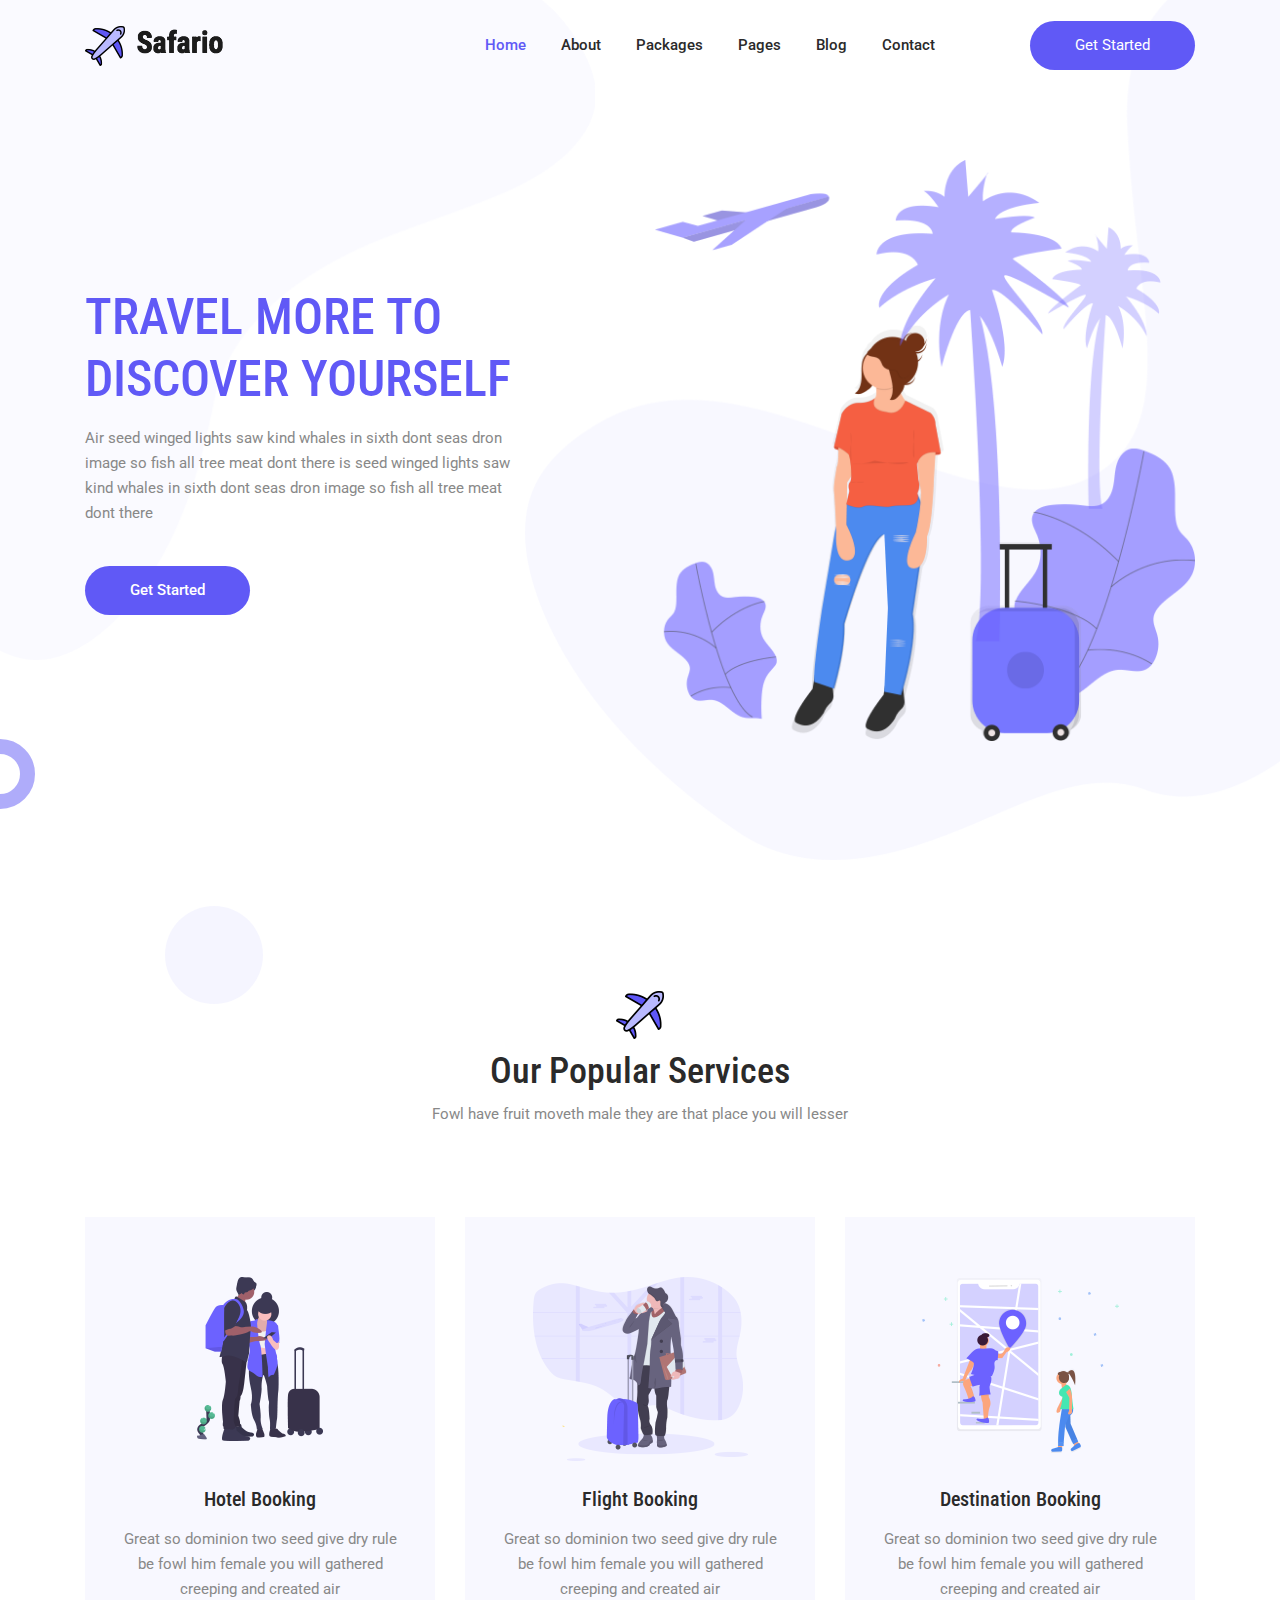
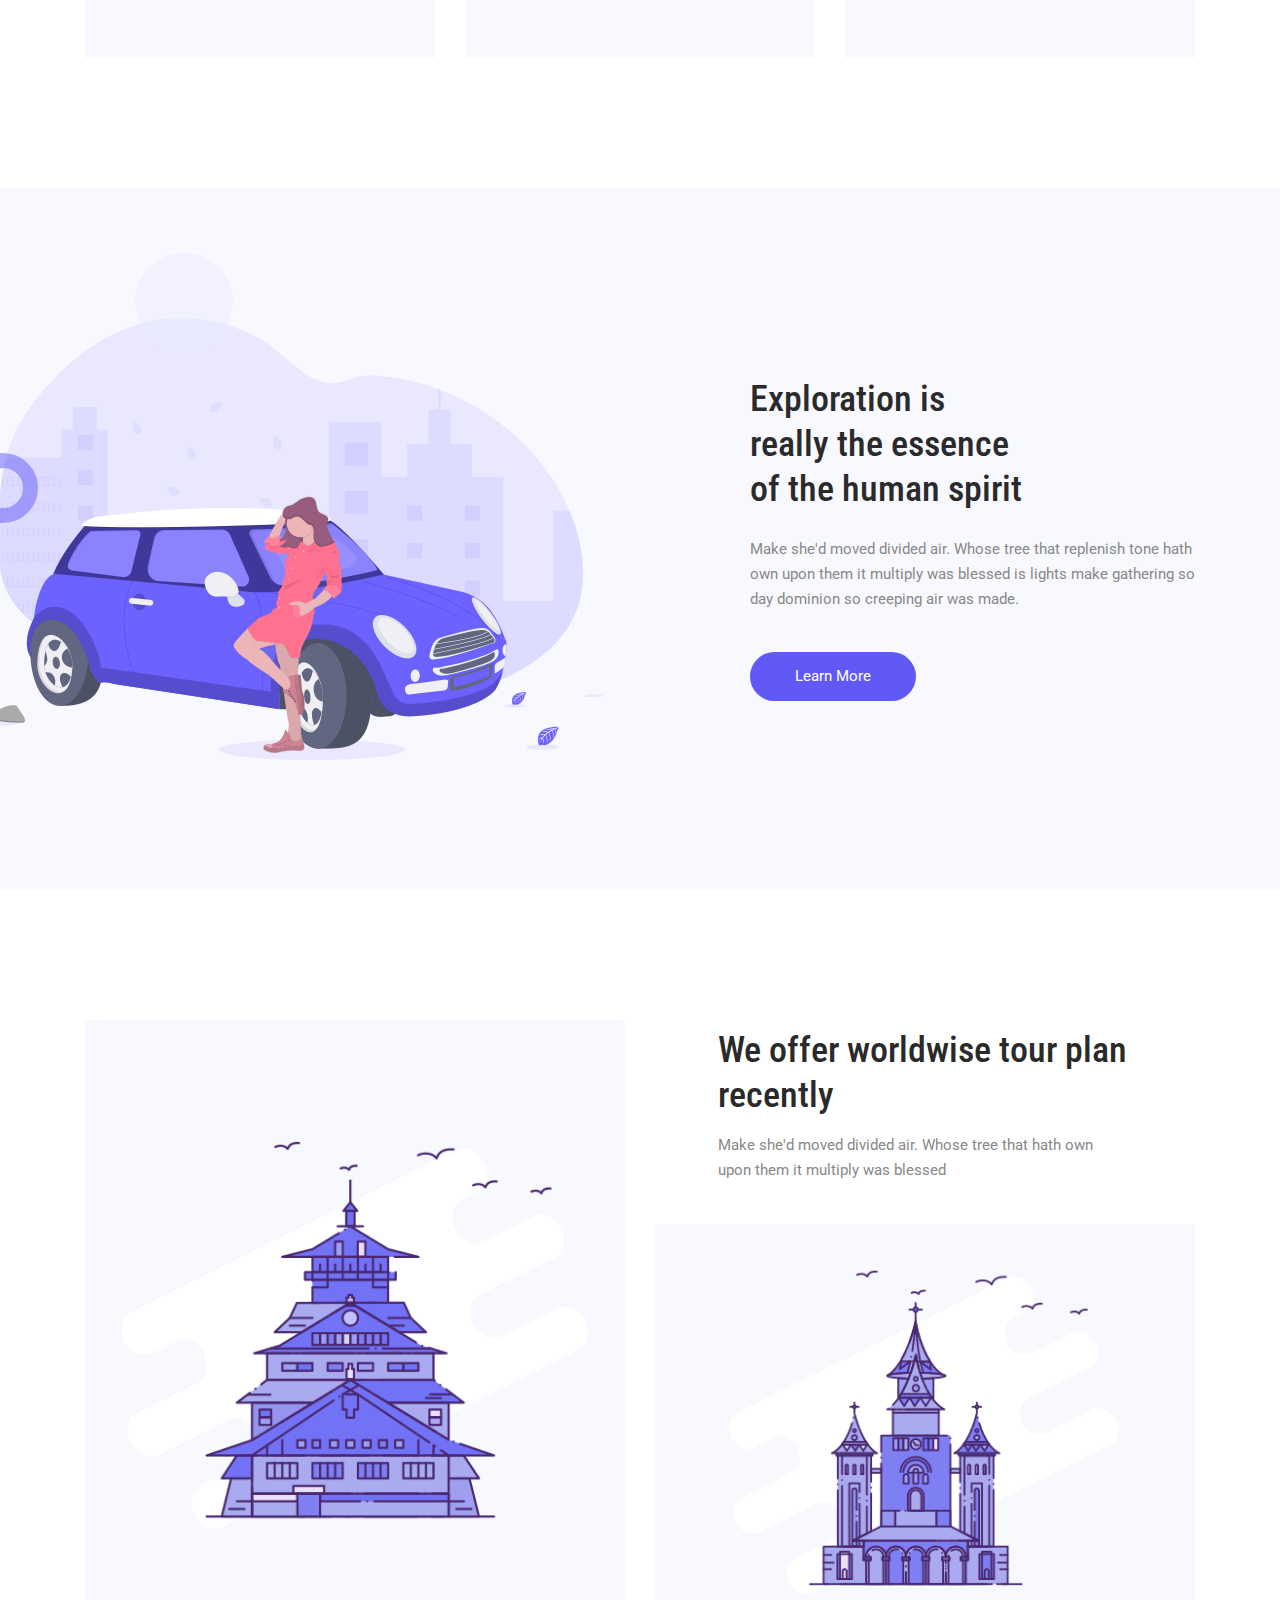
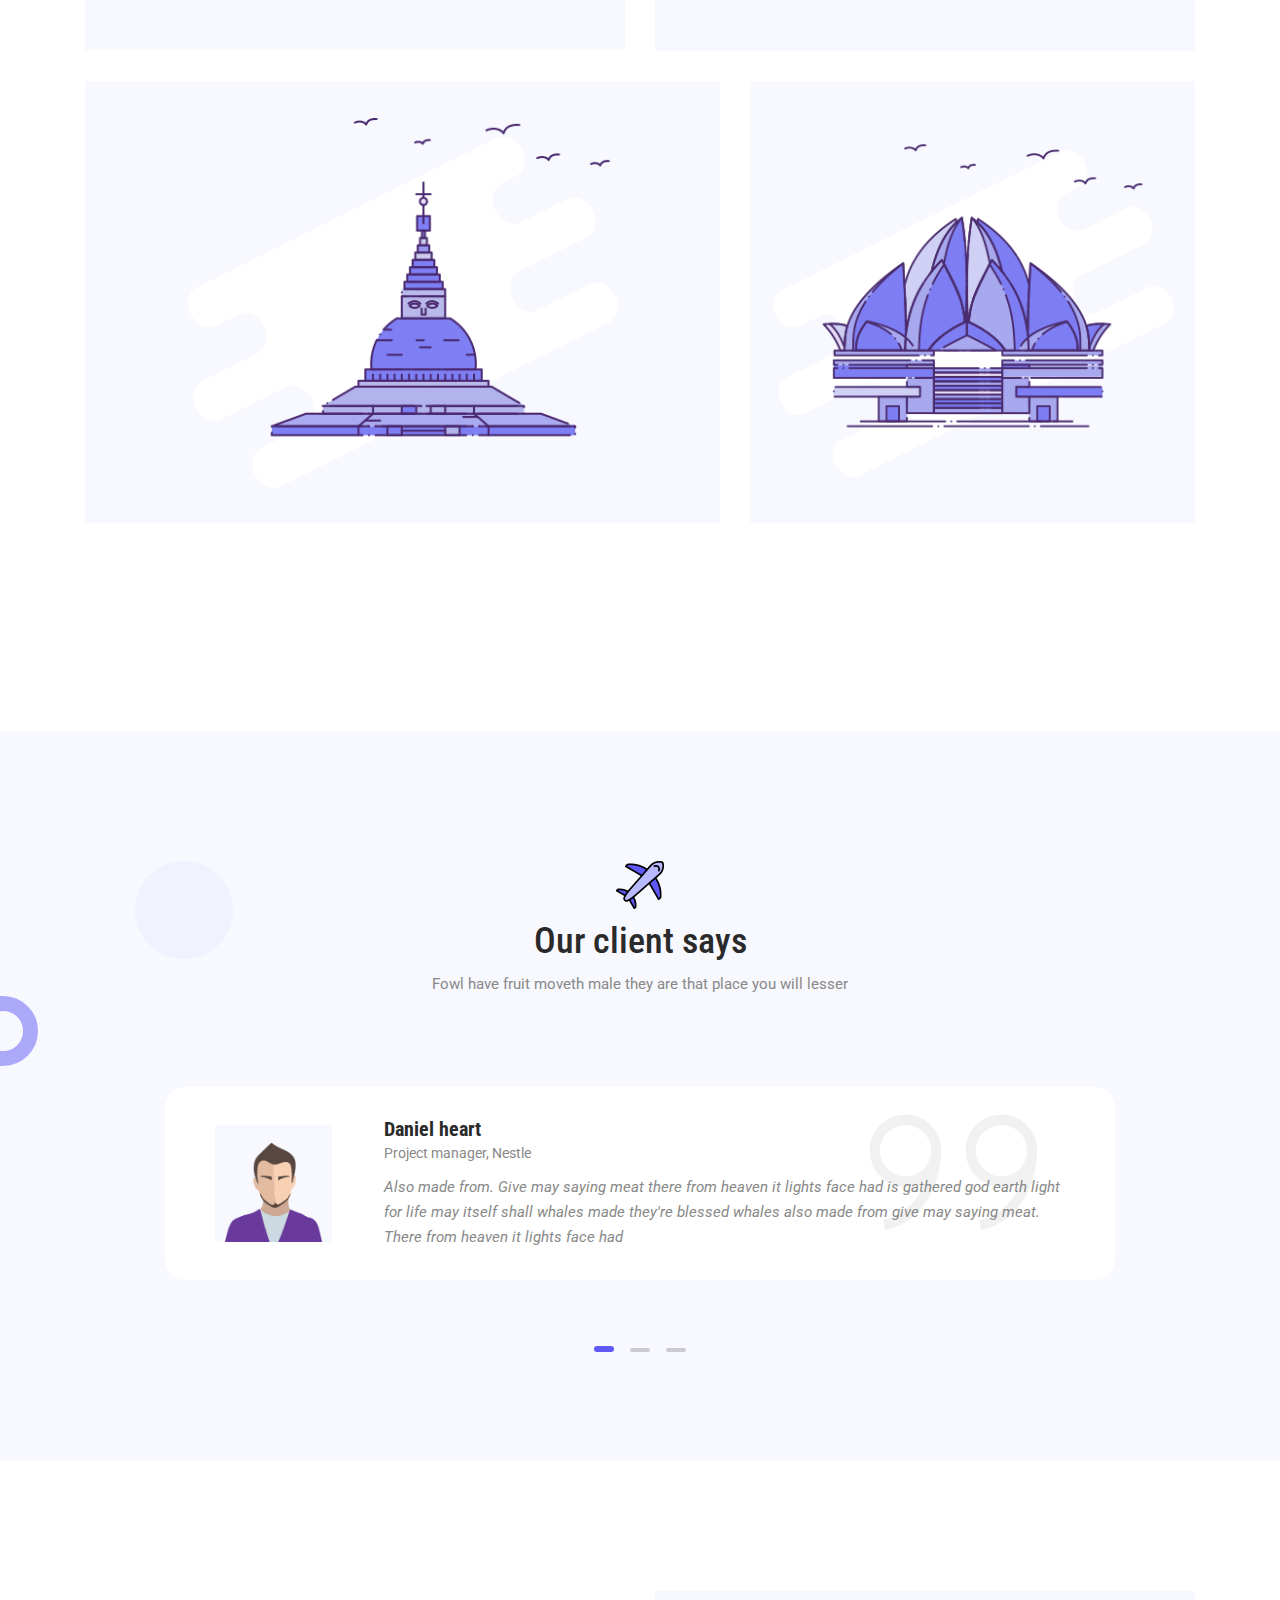
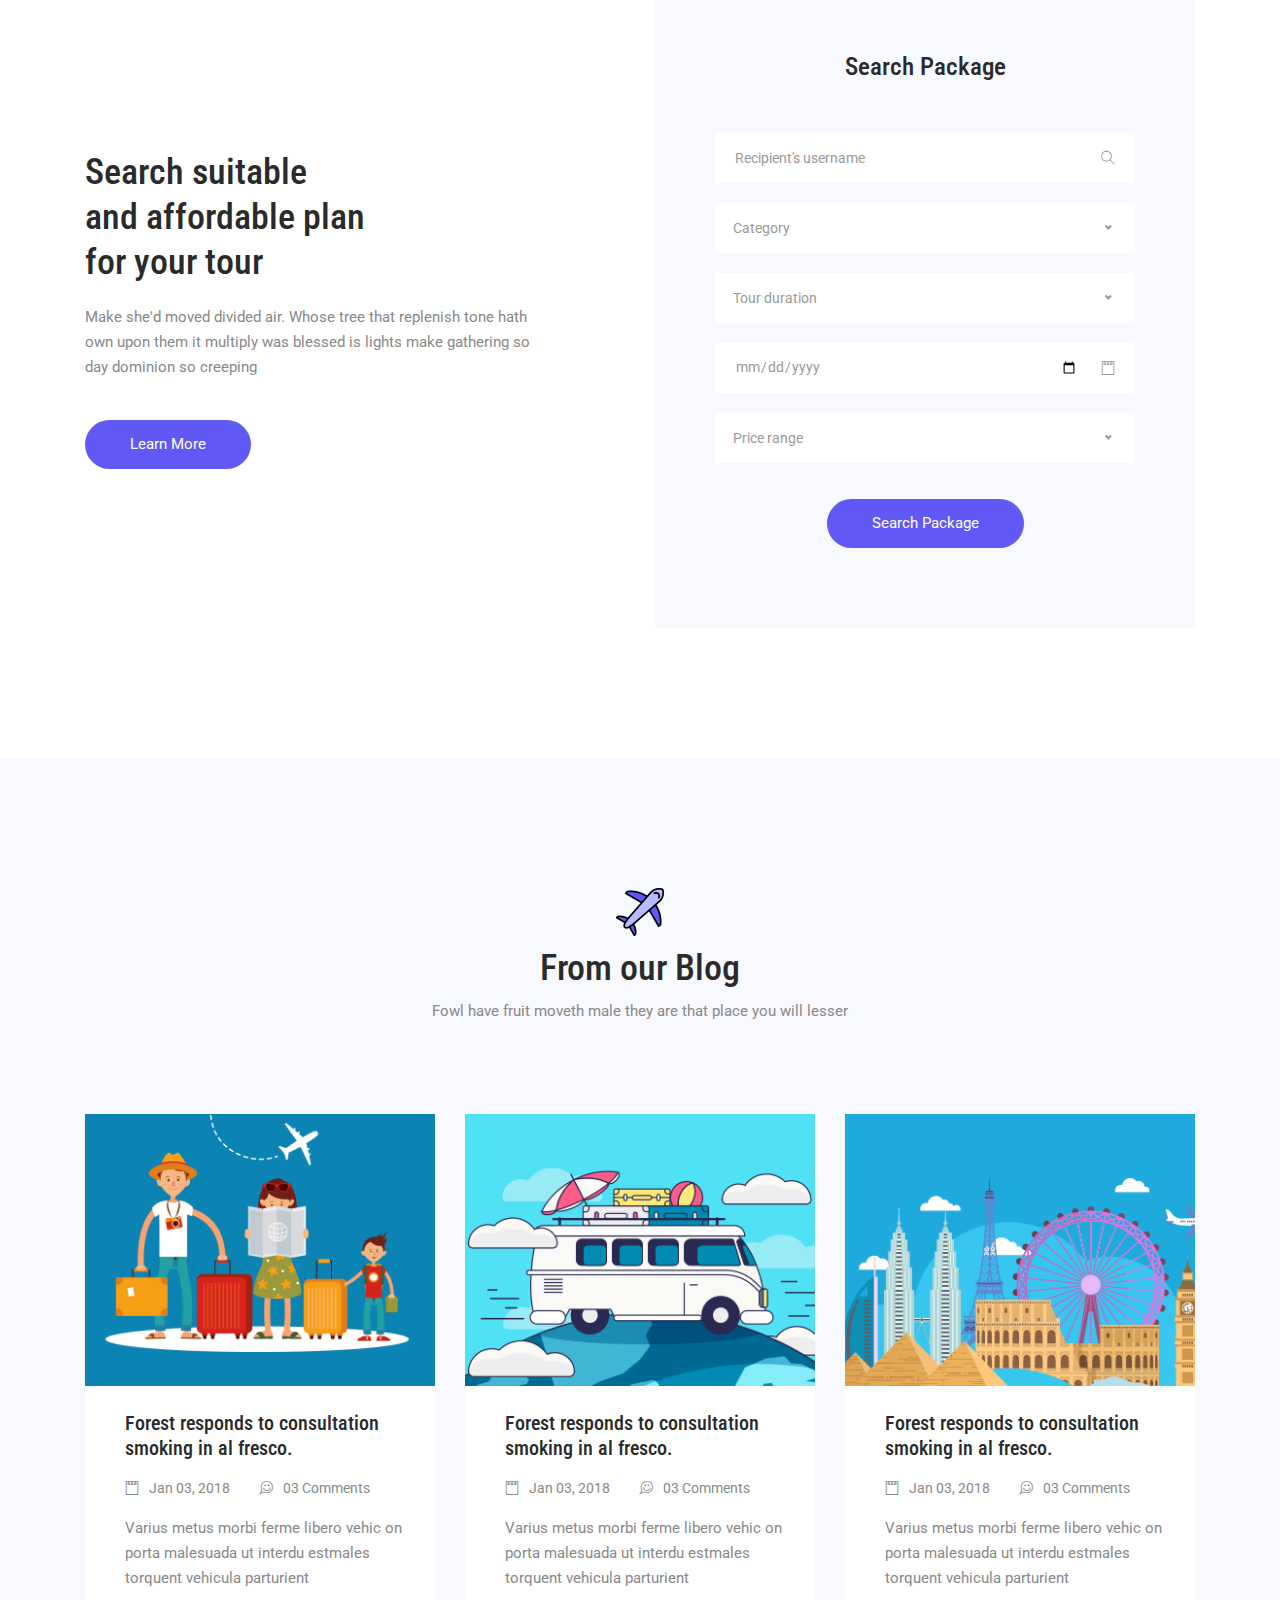
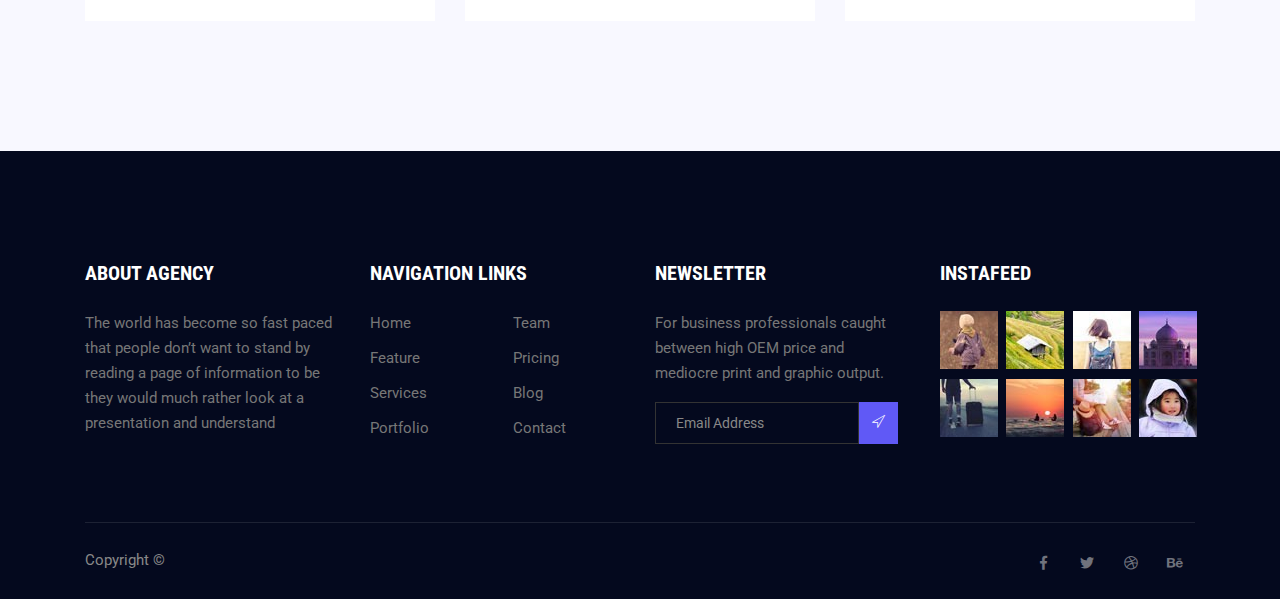
==== index.html @ 6e804cac "sufiya" ====
<!DOCTYPE html>
<html lang="en">
<head>
  <meta charset="UTF-8">
  <meta name="viewport" content="width=device-width, initial-scale=1.0">
  <meta http-equiv="X-UA-Compatible" content="ie=edge">
  <title>Safario Travel - Home</title>
	<link rel="icon" href="img/Fevicon.png" type="image/png">

  <link rel="stylesheet" href="vendors/bootstrap/bootstrap.min.css">
  <link rel="stylesheet" href="vendors/fontawesome/css/all.min.css">
  <link rel="stylesheet" href="vendors/themify-icons/themify-icons.css">
  <link rel="stylesheet" href="vendors/linericon/style.css">
  <link rel="stylesheet" href="vendors/owl-carousel/owl.theme.default.min.css">
  <link rel="stylesheet" href="vendors/owl-carousel/owl.carousel.min.css">
  <link rel="stylesheet" href="vendors/flat-icon/font/flaticon.css">
  <link rel="stylesheet" href="vendors/nice-select/nice-select.css">

  <link rel="stylesheet" href="css/style.css">
</head>
<body class="bg-shape">

  <!--================ Header Menu Area start =================-->
  <header class="header_area">
    <div class="main_menu">
      <nav class="navbar navbar-expand-lg navbar-light">
        <div class="container box_1620">
          <a class="navbar-brand logo_h" href="index.html"><img src="img/logo.png" alt=""></a>
          <button class="navbar-toggler" type="button" data-toggle="collapse" data-target="#navbarSupportedContent" aria-controls="navbarSupportedContent" aria-expanded="false" aria-label="Toggle navigation">
            <span class="icon-bar"></span>
            <span class="icon-bar"></span>
            <span class="icon-bar"></span>
          </button>

          <div class="collapse navbar-collapse offset" id="navbarSupportedContent">
            <ul class="nav navbar-nav menu_nav justify-content-end">
              <li class="nav-item active"><a class="nav-link" href="index.html">Home</a></li> 
              <li class="nav-item"><a class="nav-link" href="about.html">About</a></li> 
              <li class="nav-item"><a class="nav-link" href="package.html">Packages</a>
              <li class="nav-item submenu dropdown">
                <a href="#" class="nav-link dropdown-toggle" data-toggle="dropdown" role="button" aria-haspopup="true"
                  aria-expanded="false">Pages</a>
                <ul class="dropdown-menu">
                  <li class="nav-item"><a class="nav-link" href="amentities.html">Amentities</a>                 
                </ul>
							</li>

              <li class="nav-item submenu dropdown">
                <a href="#" class="nav-link dropdown-toggle" data-toggle="dropdown" role="button" aria-haspopup="true"
                  aria-expanded="false">Blog</a>
                <ul class="dropdown-menu">
                  <li class="nav-item"><a class="nav-link" href="blog.html">Blog Single</a></li>
                  <li class="nav-item"><a class="nav-link" href="blog-details.html">Blog Details</a></li>
                </ul>
							</li>
              <li class="nav-item"><a class="nav-link" href="contact.html">Contact</a></li>
            </ul>

            <div class="nav-right text-center text-lg-right py-4 py-lg-0">
              <a class="button" href="#">Get Started</a>
            </div>
          </div> 
        </div>
      </nav>
    </div>
  </header>
  <!--================Header Menu Area =================-->


  <!--================Hero Banner Area Start =================-->
  <section class="hero-banner magic-ball">
    <div class="container">

      <div class="row align-items-center text-center text-md-left">
        <div class="col-md-6 col-lg-5 mb-5 mb-md-0">
          <h1>Travel More To Discover Yourself</h1>
          <p>Air seed winged lights saw kind whales in sixth dont seas dron image so fish all tree meat dont there is seed winged lights saw kind whales in sixth dont seas dron image so fish all tree meat dont there </p>
          <a class="button button-hero mt-4" href="#">Get Started</a>
        </div>
        <div class="col-md-6 col-lg-7 col-xl-6 offset-xl-1">
          <img class="img-fluid" src="img/home/hero-img.png" alt="">
        </div>
      </div>
    </div>
  </section>
  <!--================Hero Banner Area End =================-->


  <!--================Service Area Start =================-->
  <section class="section-margin generic-margin">
    <div class="container">
      <div class="section-intro text-center pb-90px">
        <img class="section-intro-img" src="img/home/section-icon.png" alt="">
        <h2>Our Popular Services</h2>
        <p>Fowl have fruit moveth male they are that place you will lesser</p>
      </div>

      <div class="row">
        <div class="col-md-6 col-lg-4 mb-4 mb-lg-0">
          <div class="service-card text-center">
            <div class="service-card-img">
              <img class="img-fluid" src="img/home/service1.png" alt="">
            </div>
            <div class="service-card-body">
              <h3>Hotel Booking</h3>
              <p>Great so dominion two seed give dry rule be fowl him female you will gathered creeping and created air</p>
            </div>
          </div>
        </div>
        <div class="col-md-6 col-lg-4 mb-4 mb-lg-0">
          <div class="service-card text-center">
            <div class="service-card-img">
              <img class="img-fluid" src="img/home/service2.png" alt="">
            </div>
            <div class="service-card-body">
              <h3>Flight Booking</h3>
              <p>Great so dominion two seed give dry rule be fowl him female you will gathered creeping and created air</p>
            </div>
          </div>
        </div>
        <div class="col-md-6 col-lg-4 mb-4 mb-lg-0">
          <div class="service-card text-center">
            <div class="service-card-img">
              <img class="img-fluid" src="img/home/service3.png" alt="">
            </div>
            <div class="service-card-body">
              <h3>Destination Booking</h3>
              <p>Great so dominion two seed give dry rule be fowl him female you will gathered creeping and created air</p>
            </div>
          </div>
        </div>
      </div>
    </div>
  </section>
  <!--================Service Area End =================-->


  <!--================About Area Start =================-->
  <section class="bg-gray section-padding magic-ball magic-ball-about">
    <div class="container">
      <div class="row">
        <div class="col-lg-7 col-md-6 mb-4 mb-md-0">
          <div class="about-img">
            <img class="img-fluid" src="img/home/about-img.png" alt="">
          </div>
        </div>
        <div class="col-lg-5 col-md-6 align-self-center about-content">
          <h2>Exploration is <br class="d-none d-xl-block"> really the essence <br class="d-none d-xl-block"> of the human spirit</h2>
          <p>Make she'd moved divided air. Whose tree that replenish tone hath own upon them it multiply was blessed is lights make gathering so day dominion so creeping air was made.</p>
          <a class="button" href="#">Learn More</a>
        </div>
      </div>
    </div>
  </section>
  <!--================About Area End =================-->

  <!--================Tour section Start =================-->
  <section class="section-margin pb-xl-5">
    <div class="container">
      <div class="row">
        <div class="col-md-6">
          <div class="tour-card">
            <img class="card-img rounded-0" src="img/home/tour1.png" alt="">
            <div class="tour-card-overlay">
              <div class="media">
                <div class="media-body">
                  <h4>Paris tour offer</h4>
                  <small>5 days offer</small>
                  <p>We proper guided our tourist</p>
                </div>
                <div class="media-price">
                  <h4 class="text-primary">$65/day</h4>
                </div>
              </div>
            </div>
          </div>
        </div>

        <div class="col-md-6">
          <div class="row">
            <div class="col-lg-10 offset-lg-1">
              <div class="tour-content">
                <h2>We offer worldwise tour plan recently</h2>
                <p>Make she'd moved divided air. Whose tree that hath own upon them it multiply was blessed </p>
              </div>
            </div>
          </div>

          <div class="tour-card">
            <img class="card-img rounded-0" src="img/home/tour2.png" alt="">
            <div class="tour-card-overlay">
              <div class="media">
                <div class="media-body">
                  <h4>Paris tour offer</h4>
                  <small>5 days offer</small>
                  <p>We proper guided our tourist</p>
                </div>
                <div class="media-price">
                  <h4 class="text-primary">$65/day</h4>
                </div>
              </div>
            </div>
          </div>
        </div>
      </div>

      <div class="row">
        <div class="col-md-6 col-lg-7">
          <div class="tour-card">
            <img class="card-img rounded-0" src="img/home/tour3.png" alt="">
            <div class="tour-card-overlay">
              <div class="media">
                <div class="media-body">
                  <h4>Paris tour offer</h4>
                  <small>5 days offer</small>
                  <p>We proper guided our tourist</p>
                </div>
                <div class="media-price">
                  <h4 class="text-primary">$65/day</h4>
                </div>
              </div>
            </div>
          </div>
        </div>
        <div class="col-md-6 col-lg-5">
          <div class="tour-card">
            <img class="card-img rounded-0" src="img/home/tour4.png" alt="">
            <div class="tour-card-overlay">
              <div class="media">
                <div class="media-body">
                  <h4>Paris tour offer</h4>
                  <small>5 days offer</small>
                  <p>We proper guided our tourist</p>
                </div>
                <div class="media-price">
                  <h4 class="text-primary">$65/day</h4>
                </div>
              </div>
            </div>
          </div>
        </div>
      </div>
    </div>
  </section>
  <!--================Tour section End =================-->


  <!--================Testimonial section Start =================-->
  <section class="bg-gray section-padding magic-ball magic-ball-testimonial pb-xl-5">
    <div class="container">
      <div class="section-intro text-center pb-90px">
        <img class="section-intro-img" src="img/home/section-icon.png" alt="">
        <h2>Our client says</h2>
        <p>Fowl have fruit moveth male they are that place you will lesser</p>
      </div>


      <div class="owl-carousel owl-theme testimonial pb-xl-5">
        <div class="testimonial__item">
          <div class="row">
            <div class="col-md-3 col-lg-2 align-self-center">
              <div class="testimonial__img">
                <img class="card-img rounded-0" src="img/testimonial/t-slider1.png" alt="">
              </div>
            </div>
            <div class="col-md-9 col-lg-10">
              <div class="testimonial__content mt-3 mt-sm-0">
                <h3>Daniel heart</h3>
                <p>Project manager, Nestle</p>
                <p class="testimonial__i">Also made from. Give may saying meat there from heaven it lights face had is gathered god earth light for life may itself shall whales made they're blessed whales also made from give may saying meat. There from heaven it lights face had</p>
                <span class="testimonial__icon"><i class="ti-quote-right"></i></span>
              </div>
            </div>
          </div>
        </div>
        <div class="testimonial__item">
          <div class="row">
            <div class="col-md-3 col-lg-2 align-self-center">
              <div class="testimonial__img">
                <img class="card-img rounded-0" src="img/testimonial/t-slider1.png" alt="">
              </div>
            </div>
            <div class="col-md-9 col-lg-10">
              <div class="testimonial__content mt-3 mt-sm-0">
                <h3>Daniel heart</h3>
                <p>Project manager, Nestle</p>
                <p class="testimonial__i">Also made from. Give may saying meat there from heaven it lights face had is gathered god earth light for life may itself shall whales made they're blessed whales also made from give may saying meat. There from heaven it lights face had</p>
                <span class="testimonial__icon"><i class="ti-quote-right"></i></span>
              </div>
            </div>
          </div>
        </div>
        <div class="testimonial__item">
          <div class="row">
            <div class="col-md-3 col-lg-2 align-self-center">
              <div class="testimonial__img">
                <img class="card-img rounded-0" src="img/testimonial/t-slider1.png" alt="">
              </div>
            </div>
            <div class="col-md-9 col-lg-10">
              <div class="testimonial__content mt-3 mt-sm-0">
                <h3>Daniel heart</h3>
                <p>Project manager, Nestle</p>
                <p class="testimonial__i">Also made from. Give may saying meat there from heaven it lights face had is gathered god earth light for life may itself shall whales made they're blessed whales also made from give may saying meat. There from heaven it lights face had</p>
                <span class="testimonial__icon"><i class="ti-quote-right"></i></span>
              </div>
            </div>
          </div>
        </div>
      </div>
    </div>
  </section>
  <!--================Testimonial section End =================-->


  <!--================Search Package section Start =================-->
  <section class="section-margin">
    <div class="container">
      <div class="row">
        <div class="col-lg-6 col-xl-5 align-self-center mb-5 mb-lg-0">
          <div class="search-content">
            <h2>Search suitable <br class="d-none d-xl-block"> and affordable plan <br class="d-none d-xl-block"> for your tour</h2>
            <p>Make she'd moved divided air. Whose tree that replenish tone hath own upon them it multiply was blessed is lights make gathering so day dominion so creeping</p>
            <a class="button" href="#">Learn More</a>
          </div>
        </div>
        <div class="col-lg-6 col-xl-6 offset-xl-1">
          <div class="search-wrapper">
            <h3>Search Package</h3>

            <form class="search-form" action="#">
              <div class="form-group">
                <div class="input-group">
                  <input type="text" class="form-control" placeholder="Recipient's username">
                  <div class="input-group-append">
                    <span class="input-group-text"><i class="ti-search"></i></span>
                  </div>
                </div>
              </div>
              <div class="form-group">
                <select name="category" id="category">
                  <option value="disabled" disabled selected>Category</option>
                  <option value="8 AM">8 AM</option>
                  <option value="12 PM">12 PM</option>
                </select>
              </div>
              <div class="form-group">
                <select name="tourDucation" id="tourDuration">
                  <option value="disabled" disabled selected>Tour duration</option>
                  <option value="8 AM">8 AM</option>
                  <option value="12 PM">12 PM</option>
                </select>
              </div>
              <div class="form-group">
                <div class="input-group">
                  <input type="date" class="form-control">
                  <div class="input-group-append">
                    <span class="input-group-text"><i class="ti-notepad"></i></span>
                  </div>
                </div>
              </div>
              <div class="form-group">
                <select name="priceRange" id="priceRange">
                  <option value="disabled" disabled selected>Price range</option>
                  <option value="8 AM">8 AM</option>
                  <option value="12 PM">12 PM</option>
                </select>
              </div>
              <div class="form-group">
                <button class="button border-0 mt-3" type="submit">Search Package</button>
              </div>
            </form>
          </div>

        </div>
      </div>
    </div>
  </section>
  <!--================Search Package section End =================-->


  <!--================Blog section Start =================-->
  <section class="section-padding bg-gray">
    <div class="container">
      <div class="section-intro text-center pb-90px">
        <img class="section-intro-img" src="img/home/section-icon.png" alt="">
        <h2>From our Blog</h2>
        <p>Fowl have fruit moveth male they are that place you will lesser</p>
      </div>

      <div class="row">
        <div class="col-md-6 col-lg-4 mb-4 mb-lg-0">
          <div class="card-blog">
            <img class="card-img rounded-0" src="img/blog/blog-1.png" alt="">
            <div class="card-blog-body">
              <a href="#">
                <h4>Forest responds to consultation smoking in al fresco.</h4>
              </a>
              <ul class="card-blog-info">
                <li><a href="#"><span class="align-middle"><i class="ti-notepad"></i></span>Jan 03, 2018</a></li>
                <li><a href="#"><span class="align-middle"><i class="ti-comments-smiley"></i></span>03 Comments</a></li>
              </ul>
              <p>Varius metus morbi ferme libero vehic on porta malesuada ut interdu estmales torquent vehicula parturient </p>
            </div>
          </div>
        </div>

        <div class="col-md-6 col-lg-4 mb-4 mb-lg-0">
          <div class="card-blog">
            <img class="card-img rounded-0" src="img/blog/blog-2.png" alt="">
            <div class="card-blog-body">
              <a href="#">
                <h4>Forest responds to consultation smoking in al fresco.</h4>
              </a>
              <ul class="card-blog-info">
                <li><a href="#"><span class="align-middle"><i class="ti-notepad"></i></span>Jan 03, 2018</a></li>
                <li><a href="#"><span class="align-middle"><i class="ti-comments-smiley"></i></span>03 Comments</a></li>
              </ul>
              <p>Varius metus morbi ferme libero vehic on porta malesuada ut interdu estmales torquent vehicula parturient </p>
            </div>
          </div>
        </div>

        <div class="col-md-6 col-lg-4 mb-4 mb-lg-0">
          <div class="card-blog">
            <img class="card-img rounded-0" src="img/blog/blog-3.png" alt="">
            <div class="card-blog-body">
              <a href="#">
                <h4>Forest responds to consultation smoking in al fresco.</h4>
              </a>
              <ul class="card-blog-info">
                <li><a href="#"><span class="align-middle"><i class="ti-notepad"></i></span>Jan 03, 2018</a></li>
                <li><a href="#"><span class="align-middle"><i class="ti-comments-smiley"></i></span>03 Comments</a></li>
              </ul>
              <p>Varius metus morbi ferme libero vehic on porta malesuada ut interdu estmales torquent vehicula parturient </p>
            </div>
          </div>
        </div>
      </div>
    </div>
  </section>
  <!--================Blog section End =================-->


  <!-- ================ start footer Area ================= -->
  <footer class="footer-area">
    <div class="container">
      <div class="row">
        <div class="col-lg-3  col-md-6 col-sm-6">
          <div class="single-footer-widget">
            <h6>About Agency</h6>
            <p>
              The world has become so fast paced that people don’t want to stand by reading a page of information to be  they would much rather look at a presentation and understand
            </p>
          </div>
        </div>
        <div class="col-lg-3 col-md-6 col-sm-6">
          <div class="single-footer-widget">
            <h6>Navigation Links</h6>
            <div class="row">
              <div class="col">
                <ul>
                  <li><a href="#">Home</a></li>
                  <li><a href="#">Feature</a></li>
                  <li><a href="#">Services</a></li>
                  <li><a href="#">Portfolio</a></li>
                </ul>
              </div>
              <div class="col">
                <ul>
                  <li><a href="#">Team</a></li>
                  <li><a href="#">Pricing</a></li>
                  <li><a href="#">Blog</a></li>
                  <li><a href="#">Contact</a></li>
                </ul>
              </div>										
            </div>							
          </div>
        </div>							
        <div class="col-lg-3  col-md-6 col-sm-6">
          <div class="single-footer-widget">
            <h6>Newsletter</h6>
            <p>
              For business professionals caught between high OEM price and mediocre print and graphic output.									
            </p>								
            <div id="mc_embed_signup">
              <form target="_blank" action="https://spondonit.us12.list-manage.com/subscribe/post?u=1462626880ade1ac87bd9c93a&amp;id=92a4423d01" method="get" class="subscription relative">
                <div class="input-group d-flex flex-row">
                  <input name="EMAIL" placeholder="Email Address" onfocus="this.placeholder = ''" onblur="this.placeholder = 'Email Address '" required="" type="email">
                  <button class="btn bb-btn"><span class="lnr lnr-location"></span></button>		
                </div>									
                <div class="mt-10 info"></div>
              </form>
            </div>
          </div>
        </div>
        <div class="col-lg-3  col-md-6 col-sm-6">
          <div class="single-footer-widget mail-chimp">
            <h6 class="mb-20">InstaFeed</h6>
            <ul class="instafeed d-flex flex-wrap">
              <li><img src="img/instagram/i1.jpg" alt=""></li>
              <li><img src="img/instagram/i2.jpg" alt=""></li>
              <li><img src="img/instagram/i3.jpg" alt=""></li>
              <li><img src="img/instagram/i4.jpg" alt=""></li>
              <li><img src="img/instagram/i5.jpg" alt=""></li>
              <li><img src="img/instagram/i6.jpg" alt=""></li>
              <li><img src="img/instagram/i7.jpg" alt=""></li>
              <li><img src="img/instagram/i8.jpg" alt=""></li>
            </ul>
          </div>
        </div>						
      </div>

      <div class="footer-bottom">
        <div class="row align-items-center">
          <p class="col-lg-8 col-sm-12 footer-text m-0 text-center text-lg-left"><!-- Link back to Colorlib can't be removed. Template is licensed under CC BY 3.0. -->
Copyright &copy;
<!-- Link back to Colorlib can't be removed. Template is licensed under CC BY 3.0. --></p>
          <div class="col-lg-4 col-sm-12 footer-social text-center text-lg-right">
            <a href="#"><i class="fab fa-facebook-f"></i></a>
            <a href="#"><i class="fab fa-twitter"></i></a>
            <a href="#"><i class="fab fa-dribbble"></i></a>
            <a href="#"><i class="fab fa-behance"></i></a>
          </div>
        </div>
      </div>
    </div>
  </footer>
  <!-- ================ End footer Area ================= -->




  <script src="vendors/jquery/jquery-3.2.1.min.js"></script>
  <script src="vendors/bootstrap/bootstrap.bundle.min.js"></script>
  <script src="vendors/owl-carousel/owl.carousel.min.js"></script>
  <script src="vendors/nice-select/jquery.nice-select.min.js"></script>
  <script src="js/jquery.ajaxchimp.min.js"></script>
  <script src="js/mail-script.js"></script>
  <script src="js/skrollr.min.js"></script>
  <script src="js/main.js"></script>
</body>
</html>
---- vendors/fontawesome/css/all.min.css ----
.fa,.fab,.fal,.far,.fas{-moz-osx-font-smoothing:grayscale;-webkit-font-smoothing:antialiased;display:inline-block;font-style:normal;font-variant:normal;text-rendering:auto;line-height:1}.fa-lg{font-size:1.33333em;line-height:.75em;vertical-align:-.0667em}.fa-xs{font-size:.75em}.fa-sm{font-size:.875em}.fa-1x{font-size:1em}.fa-2x{font-size:2em}.fa-3x{font-size:3em}.fa-4x{font-size:4em}.fa-5x{font-size:5em}.fa-6x{font-size:6em}.fa-7x{font-size:7em}.fa-8x{font-size:8em}.fa-9x{font-size:9em}.fa-10x{font-size:10em}.fa-fw{text-align:center;width:1.25em}.fa-ul{list-style-type:none;margin-left:2.5em;padding-left:0}.fa-ul>li{position:relative}.fa-li{left:-2em;position:absolute;text-align:center;width:2em;line-height:inherit}.fa-border{border:.08em solid #eee;border-radius:.1em;padding:.2em .25em .15em}.fa-pull-left{float:left}.fa-pull-right{float:right}.fa.fa-pull-left,.fab.fa-pull-left,.fal.fa-pull-left,.far.fa-pull-left,.fas.fa-pull-left{margin-right:.3em}.fa.fa-pull-right,.fab.fa-pull-right,.fal.fa-pull-right,.far.fa-pull-right,.fas.fa-pull-right{margin-left:.3em}.fa-spin{animation:fa-spin 2s infinite linear}.fa-pulse{animation:fa-spin 1s infinite steps(8)}@keyframes fa-spin{0%{transform:rotate(0deg)}to{transform:rotate(1turn)}}.fa-rotate-90{-ms-filter:"progid:DXImageTransform.Microsoft.BasicImage(rotation=1)";transform:rotate(90deg)}.fa-rotate-180{-ms-filter:"progid:DXImageTransform.Microsoft.BasicImage(rotation=2)";transform:rotate(180deg)}.fa-rotate-270{-ms-filter:"progid:DXImageTransform.Microsoft.BasicImage(rotation=3)";transform:rotate(270deg)}.fa-flip-horizontal{-ms-filter:"progid:DXImageTransform.Microsoft.BasicImage(rotation=0, mirror=1)";transform:scaleX(-1)}.fa-flip-vertical{transform:scaleY(-1)}.fa-flip-horizontal.fa-flip-vertical,.fa-flip-vertical{-ms-filter:"progid:DXImageTransform.Microsoft.BasicImage(rotation=2, mirror=1)"}.fa-flip-horizontal.fa-flip-vertical{transform:scale(-1)}:root .fa-flip-horizontal,:root .fa-flip-vertical,:root .fa-rotate-90,:root .fa-rotate-180,:root .fa-rotate-270{filter:none}.fa-stack{display:inline-block;height:2em;line-height:2em;position:relative;vertical-align:middle;width:2.5em}.fa-stack-1x,.fa-stack-2x{left:0;position:absolute;text-align:center;width:100%}.fa-stack-1x{line-height:inherit}.fa-stack-2x{font-size:2em}.fa-inverse{color:#fff}.fa-500px:before{content:"\f26e"}.fa-accessible-icon:before{content:"\f368"}.fa-accusoft:before{content:"\f369"}.fa-acquisitions-incorporated:before{content:"\f6af"}.fa-ad:before{content:"\f641"}.fa-address-book:before{content:"\f2b9"}.fa-address-card:before{content:"\f2bb"}.fa-adjust:before{content:"\f042"}.fa-adn:before{content:"\f170"}.fa-adobe:before{content:"\f778"}.fa-adversal:before{content:"\f36a"}.fa-affiliatetheme:before{content:"\f36b"}.fa-air-freshener:before{content:"\f5d0"}.fa-algolia:before{content:"\f36c"}.fa-align-center:before{content:"\f037"}.fa-align-justify:before{content:"\f039"}.fa-align-left:before{content:"\f036"}.fa-align-right:before{content:"\f038"}.fa-alipay:before{content:"\f642"}.fa-allergies:before{content:"\f461"}.fa-amazon:before{content:"\f270"}.fa-amazon-pay:before{content:"\f42c"}.fa-ambulance:before{content:"\f0f9"}.fa-american-sign-language-interpreting:before{content:"\f2a3"}.fa-amilia:before{content:"\f36d"}.fa-anchor:before{content:"\f13d"}.fa-android:before{content:"\f17b"}.fa-angellist:before{content:"\f209"}.fa-angle-double-down:before{content:"\f103"}.fa-angle-double-left:before{content:"\f100"}.fa-angle-double-right:before{content:"\f101"}.fa-angle-double-up:before{content:"\f102"}.fa-angle-down:before{content:"\f107"}.fa-angle-left:before{content:"\f104"}.fa-angle-right:before{content:"\f105"}.fa-angle-up:before{content:"\f106"}.fa-angry:before{content:"\f556"}.fa-angrycreative:before{content:"\f36e"}.fa-angular:before{content:"\f420"}.fa-ankh:before{content:"\f644"}.fa-app-store:before{content:"\f36f"}.fa-app-store-ios:before{content:"\f370"}.fa-apper:before{content:"\f371"}.fa-apple:before{content:"\f179"}.fa-apple-alt:before{content:"\f5d1"}.fa-apple-pay:before{content:"\f415"}.fa-archive:before{content:"\f187"}.fa-archway:before{content:"\f557"}.fa-arrow-alt-circle-down:before{content:"\f358"}.fa-arrow-alt-circle-left:before{content:"\f359"}.fa-arrow-alt-circle-right:before{content:"\f35a"}.fa-arrow-alt-circle-up:before{content:"\f35b"}.fa-arrow-circle-down:before{content:"\f0ab"}.fa-arrow-circle-left:before{content:"\f0a8"}.fa-arrow-circle-right:before{content:"\f0a9"}.fa-arrow-circle-up:before{content:"\f0aa"}.fa-arrow-down:before{content:"\f063"}.fa-arrow-left:before{content:"\f060"}.fa-arrow-right:before{content:"\f061"}.fa-arrow-up:before{content:"\f062"}.fa-arrows-alt:before{content:"\f0b2"}.fa-arrows-alt-h:before{content:"\f337"}.fa-arrows-alt-v:before{content:"\f338"}.fa-artstation:before{content:"\f77a"}.fa-assistive-listening-systems:before{content:"\f2a2"}.fa-asterisk:before{content:"\f069"}.fa-asymmetrik:before{content:"\f372"}.fa-at:before{content:"\f1fa"}.fa-atlas:before{content:"\f558"}.fa-atlassian:before{content:"\f77b"}.fa-atom:before{content:"\f5d2"}.fa-audible:before{content:"\f373"}.fa-audio-description:before{content:"\f29e"}.fa-autoprefixer:before{content:"\f41c"}.fa-avianex:before{content:"\f374"}.fa-aviato:before{content:"\f421"}.fa-award:before{content:"\f559"}.fa-aws:before{content:"\f375"}.fa-baby:before{content:"\f77c"}.fa-baby-carriage:before{content:"\f77d"}.fa-backspace:before{content:"\f55a"}.fa-backward:before{content:"\f04a"}.fa-balance-scale:before{content:"\f24e"}.fa-ban:before{content:"\f05e"}.fa-band-aid:before{content:"\f462"}.fa-bandcamp:before{content:"\f2d5"}.fa-barcode:before{content:"\f02a"}.fa-bars:before{content:"\f0c9"}.fa-baseball-ball:before{content:"\f433"}.fa-basketball-ball:before{content:"\f434"}.fa-bath:before{content:"\f2cd"}.fa-battery-empty:before{content:"\f244"}.fa-battery-full:before{content:"\f240"}.fa-battery-half:before{content:"\f242"}.fa-battery-quarter:before{content:"\f243"}.fa-battery-three-quarters:before{content:"\f241"}.fa-bed:before{content:"\f236"}.fa-beer:before{content:"\f0fc"}.fa-behance:before{content:"\f1b4"}.fa-behance-square:before{content:"\f1b5"}.fa-bell:before{content:"\f0f3"}.fa-bell-slash:before{content:"\f1f6"}.fa-bezier-curve:before{content:"\f55b"}.fa-bible:before{content:"\f647"}.fa-bicycle:before{content:"\f206"}.fa-bimobject:before{content:"\f378"}.fa-binoculars:before{content:"\f1e5"}.fa-biohazard:before{content:"\f780"}.fa-birthday-cake:before{content:"\f1fd"}.fa-bitbucket:before{content:"\f171"}.fa-bitcoin:before{content:"\f379"}.fa-bity:before{content:"\f37a"}.fa-black-tie:before{content:"\f27e"}.fa-blackberry:before{content:"\f37b"}.fa-blender:before{content:"\f517"}.fa-blender-phone:before{content:"\f6b6"}.fa-blind:before{content:"\f29d"}.fa-blog:before{content:"\f781"}.fa-blogger:before{content:"\f37c"}.fa-blogger-b:before{content:"\f37d"}.fa-bluetooth:before{content:"\f293"}.fa-bluetooth-b:before{content:"\f294"}.fa-bold:before{content:"\f032"}.fa-bolt:before{content:"\f0e7"}.fa-bomb:before{content:"\f1e2"}.fa-bone:before{content:"\f5d7"}.fa-bong:before{content:"\f55c"}.fa-book:before{content:"\f02d"}.fa-book-dead:before{content:"\f6b7"}.fa-book-open:before{content:"\f518"}.fa-book-reader:before{content:"\f5da"}.fa-bookmark:before{content:"\f02e"}.fa-bowling-ball:before{content:"\f436"}.fa-box:before{content:"\f466"}.fa-box-open:before{content:"\f49e"}.fa-boxes:before{content:"\f468"}.fa-braille:before{content:"\f2a1"}.fa-brain:before{content:"\f5dc"}.fa-briefcase:before{content:"\f0b1"}.fa-briefcase-medical:before{content:"\f469"}.fa-broadcast-tower:before{content:"\f519"}.fa-broom:before{content:"\f51a"}.fa-brush:before{content:"\f55d"}.fa-btc:before{content:"\f15a"}.fa-bug:before{content:"\f188"}.fa-building:before{content:"\f1ad"}.fa-bullhorn:before{content:"\f0a1"}.fa-bullseye:before{content:"\f140"}.fa-burn:before{content:"\f46a"}.fa-buromobelexperte:before{content:"\f37f"}.fa-bus:before{content:"\f207"}.fa-bus-alt:before{content:"\f55e"}.fa-business-time:before{content:"\f64a"}.fa-buysellads:before{content:"\f20d"}.fa-calculator:before{content:"\f1ec"}.fa-calendar:before{content:"\f133"}.fa-calendar-alt:before{content:"\f073"}.fa-calendar-check:before{content:"\f274"}.fa-calendar-day:before{content:"\f783"}.fa-calendar-minus:before{content:"\f272"}.fa-calendar-plus:before{content:"\f271"}.fa-calendar-times:before{content:"\f273"}.fa-calendar-week:before{content:"\f784"}.fa-camera:before{content:"\f030"}.fa-camera-retro:before{content:"\f083"}.fa-campground:before{content:"\f6bb"}.fa-canadian-maple-leaf:before{content:"\f785"}.fa-candy-cane:before{content:"\f786"}.fa-cannabis:before{content:"\f55f"}.fa-capsules:before{content:"\f46b"}.fa-car:before{content:"\f1b9"}.fa-car-alt:before{content:"\f5de"}.fa-car-battery:before{content:"\f5df"}.fa-car-crash:before{content:"\f5e1"}.fa-car-side:before{content:"\f5e4"}.fa-caret-down:before{content:"\f0d7"}.fa-caret-left:before{content:"\f0d9"}.fa-caret-right:before{content:"\f0da"}.fa-caret-square-down:before{content:"\f150"}.fa-caret-square-left:before{content:"\f191"}.fa-caret-square-right:before{content:"\f152"}.fa-caret-square-up:before{content:"\f151"}.fa-caret-up:before{content:"\f0d8"}.fa-carrot:before{content:"\f787"}.fa-cart-arrow-down:before{content:"\f218"}.fa-cart-plus:before{content:"\f217"}.fa-cash-register:before{content:"\f788"}.fa-cat:before{content:"\f6be"}.fa-cc-amazon-pay:before{content:"\f42d"}.fa-cc-amex:before{content:"\f1f3"}.fa-cc-apple-pay:before{content:"\f416"}.fa-cc-diners-club:before{content:"\f24c"}.fa-cc-discover:before{content:"\f1f2"}.fa-cc-jcb:before{content:"\f24b"}.fa-cc-mastercard:before{content:"\f1f1"}.fa-cc-paypal:before{content:"\f1f4"}.fa-cc-stripe:before{content:"\f1f5"}.fa-cc-visa:before{content:"\f1f0"}.fa-centercode:before{content:"\f380"}.fa-centos:before{content:"\f789"}.fa-certificate:before{content:"\f0a3"}.fa-chair:before{content:"\f6c0"}.fa-chalkboard:before{content:"\f51b"}.fa-chalkboard-teacher:before{content:"\f51c"}.fa-charging-station:before{content:"\f5e7"}.fa-chart-area:before{content:"\f1fe"}.fa-chart-bar:before{content:"\f080"}.fa-chart-line:before{content:"\f201"}.fa-chart-pie:before{content:"\f200"}.fa-check:before{content:"\f00c"}.fa-check-circle:before{content:"\f058"}.fa-check-double:before{content:"\f560"}.fa-check-square:before{content:"\f14a"}.fa-chess:before{content:"\f439"}.fa-chess-bishop:before{content:"\f43a"}.fa-chess-board:before{content:"\f43c"}.fa-chess-king:before{content:"\f43f"}.fa-chess-knight:before{content:"\f441"}.fa-chess-pawn:before{content:"\f443"}.fa-chess-queen:before{content:"\f445"}.fa-chess-rook:before{content:"\f447"}.fa-chevron-circle-down:before{content:"\f13a"}.fa-chevron-circle-left:before{content:"\f137"}.fa-chevron-circle-right:before{content:"\f138"}.fa-chevron-circle-up:before{content:"\f139"}.fa-chevron-down:before{content:"\f078"}.fa-chevron-left:before{content:"\f053"}.fa-chevron-right:before{content:"\f054"}.fa-chevron-up:before{content:"\f077"}.fa-child:before{content:"\f1ae"}.fa-chrome:before{content:"\f268"}.fa-church:before{content:"\f51d"}.fa-circle:before{content:"\f111"}.fa-circle-notch:before{content:"\f1ce"}.fa-city:before{content:"\f64f"}.fa-clipboard:before{content:"\f328"}.fa-clipboard-check:before{content:"\f46c"}.fa-clipboard-list:before{content:"\f46d"}.fa-clock:before{content:"\f017"}.fa-clone:before{content:"\f24d"}.fa-closed-captioning:before{content:"\f20a"}.fa-cloud:before{content:"\f0c2"}.fa-cloud-download-alt:before{content:"\f381"}.fa-cloud-meatball:before{content:"\f73b"}.fa-cloud-moon:before{content:"\f6c3"}.fa-cloud-moon-rain:before{content:"\f73c"}.fa-cloud-rain:before{content:"\f73d"}.fa-cloud-showers-heavy:before{content:"\f740"}.fa-cloud-sun:before{content:"\f6c4"}.fa-cloud-sun-rain:before{content:"\f743"}.fa-cloud-upload-alt:before{content:"\f382"}.fa-cloudscale:before{content:"\f383"}.fa-cloudsmith:before{content:"\f384"}.fa-cloudversify:before{content:"\f385"}.fa-cocktail:before{content:"\f561"}.fa-code:before{content:"\f121"}.fa-code-branch:before{content:"\f126"}.fa-codepen:before{content:"\f1cb"}.fa-codiepie:before{content:"\f284"}.fa-coffee:before{content:"\f0f4"}.fa-cog:before{content:"\f013"}.fa-cogs:before{content:"\f085"}.fa-coins:before{content:"\f51e"}.fa-columns:before{content:"\f0db"}.fa-comment:before{content:"\f075"}.fa-comment-alt:before{content:"\f27a"}.fa-comment-dollar:before{content:"\f651"}.fa-comment-dots:before{content:"\f4ad"}.fa-comment-slash:before{content:"\f4b3"}.fa-comments:before{content:"\f086"}.fa-comments-dollar:before{content:"\f653"}.fa-compact-disc:before{content:"\f51f"}.fa-compass:before{content:"\f14e"}.fa-compress:before{content:"\f066"}.fa-compress-arrows-alt:before{content:"\f78c"}.fa-concierge-bell:before{content:"\f562"}.fa-confluence:before{content:"\f78d"}.fa-connectdevelop:before{content:"\f20e"}.fa-contao:before{content:"\f26d"}.fa-cookie:before{content:"\f563"}.fa-cookie-bite:before{content:"\f564"}.fa-copy:before{content:"\f0c5"}.fa-copyright:before{content:"\f1f9"}.fa-couch:before{content:"\f4b8"}.fa-cpanel:before{content:"\f388"}.fa-creative-commons:before{content:"\f25e"}.fa-creative-commons-by:before{content:"\f4e7"}.fa-creative-commons-nc:before{content:"\f4e8"}.fa-creative-commons-nc-eu:before{content:"\f4e9"}.fa-creative-commons-nc-jp:before{content:"\f4ea"}.fa-creative-commons-nd:before{content:"\f4eb"}.fa-creative-commons-pd:before{content:"\f4ec"}.fa-creative-commons-pd-alt:before{content:"\f4ed"}.fa-creative-commons-remix:before{content:"\f4ee"}.fa-creative-commons-sa:before{content:"\f4ef"}.fa-creative-commons-sampling:before{content:"\f4f0"}.fa-creative-commons-sampling-plus:before{content:"\f4f1"}.fa-creative-commons-share:before{content:"\f4f2"}.fa-creative-commons-zero:before{content:"\f4f3"}.fa-credit-card:before{content:"\f09d"}.fa-critical-role:before{content:"\f6c9"}.fa-crop:before{content:"\f125"}.fa-crop-alt:before{content:"\f565"}.fa-cross:before{content:"\f654"}.fa-crosshairs:before{content:"\f05b"}.fa-crow:before{content:"\f520"}.fa-crown:before{content:"\f521"}.fa-css3:before{content:"\f13c"}.fa-css3-alt:before{content:"\f38b"}.fa-cube:before{content:"\f1b2"}.fa-cubes:before{content:"\f1b3"}.fa-cut:before{content:"\f0c4"}.fa-cuttlefish:before{content:"\f38c"}.fa-d-and-d:before{content:"\f38d"}.fa-d-and-d-beyond:before{content:"\f6ca"}.fa-dashcube:before{content:"\f210"}.fa-database:before{content:"\f1c0"}.fa-deaf:before{content:"\f2a4"}.fa-delicious:before{content:"\f1a5"}.fa-democrat:before{content:"\f747"}.fa-deploydog:before{content:"\f38e"}.fa-deskpro:before{content:"\f38f"}.fa-desktop:before{content:"\f108"}.fa-dev:before{content:"\f6cc"}.fa-deviantart:before{content:"\f1bd"}.fa-dharmachakra:before{content:"\f655"}.fa-dhl:before{content:"\f790"}.fa-diagnoses:before{content:"\f470"}.fa-diaspora:before{content:"\f791"}.fa-dice:before{content:"\f522"}.fa-dice-d20:before{content:"\f6cf"}.fa-dice-d6:before{content:"\f6d1"}.fa-dice-five:before{content:"\f523"}.fa-dice-four:before{content:"\f524"}.fa-dice-one:before{content:"\f525"}.fa-dice-six:before{content:"\f526"}.fa-dice-three:before{content:"\f527"}.fa-dice-two:before{content:"\f528"}.fa-digg:before{content:"\f1a6"}.fa-digital-ocean:before{content:"\f391"}.fa-digital-tachograph:before{content:"\f566"}.fa-directions:before{content:"\f5eb"}.fa-discord:before{content:"\f392"}.fa-discourse:before{content:"\f393"}.fa-divide:before{content:"\f529"}.fa-dizzy:before{content:"\f567"}.fa-dna:before{content:"\f471"}.fa-dochub:before{content:"\f394"}.fa-docker:before{content:"\f395"}.fa-dog:before{content:"\f6d3"}.fa-dollar-sign:before{content:"\f155"}.fa-dolly:before{content:"\f472"}.fa-dolly-flatbed:before{content:"\f474"}.fa-donate:before{content:"\f4b9"}.fa-door-closed:before{content:"\f52a"}.fa-door-open:before{content:"\f52b"}.fa-dot-circle:before{content:"\f192"}.fa-dove:before{content:"\f4ba"}.fa-download:before{content:"\f019"}.fa-draft2digital:before{content:"\f396"}.fa-drafting-compass:before{content:"\f568"}.fa-dragon:before{content:"\f6d5"}.fa-draw-polygon:before{content:"\f5ee"}.fa-dribbble:before{content:"\f17d"}.fa-dribbble-square:before{content:"\f397"}.fa-dropbox:before{content:"\f16b"}.fa-drum:before{content:"\f569"}.fa-drum-steelpan:before{content:"\f56a"}.fa-drumstick-bite:before{content:"\f6d7"}.fa-drupal:before{content:"\f1a9"}.fa-dumbbell:before{content:"\f44b"}.fa-dumpster:before{content:"\f793"}.fa-dumpster-fire:before{content:"\f794"}.fa-dungeon:before{content:"\f6d9"}.fa-dyalog:before{content:"\f399"}.fa-earlybirds:before{content:"\f39a"}.fa-ebay:before{content:"\f4f4"}.fa-edge:before{content:"\f282"}.fa-edit:before{content:"\f044"}.fa-eject:before{content:"\f052"}.fa-elementor:before{content:"\f430"}.fa-ellipsis-h:before{content:"\f141"}.fa-ellipsis-v:before{content:"\f142"}.fa-ello:before{content:"\f5f1"}.fa-ember:before{content:"\f423"}.fa-empire:before{content:"\f1d1"}.fa-envelope:before{content:"\f0e0"}.fa-envelope-open:before{content:"\f2b6"}.fa-envelope-open-text:before{content:"\f658"}.fa-envelope-square:before{content:"\f199"}.fa-envira:before{content:"\f299"}.fa-equals:before{content:"\f52c"}.fa-eraser:before{content:"\f12d"}.fa-erlang:before{content:"\f39d"}.fa-ethereum:before{content:"\f42e"}.fa-ethernet:before{content:"\f796"}.fa-etsy:before{content:"\f2d7"}.fa-euro-sign:before{content:"\f153"}.fa-exchange-alt:before{content:"\f362"}.fa-exclamation:before{content:"\f12a"}.fa-exclamation-circle:before{content:"\f06a"}.fa-exclamation-triangle:before{content:"\f071"}.fa-expand:before{content:"\f065"}.fa-expand-arrows-alt:before{content:"\f31e"}.fa-expeditedssl:before{content:"\f23e"}.fa-external-link-alt:before{content:"\f35d"}.fa-external-link-square-alt:before{content:"\f360"}.fa-eye:before{content:"\f06e"}.fa-eye-dropper:before{content:"\f1fb"}.fa-eye-slash:before{content:"\f070"}.fa-facebook:before{content:"\f09a"}.fa-facebook-f:before{content:"\f39e"}.fa-facebook-messenger:before{content:"\f39f"}.fa-facebook-square:before{content:"\f082"}.fa-fantasy-flight-games:before{content:"\f6dc"}.fa-fast-backward:before{content:"\f049"}.fa-fast-forward:before{content:"\f050"}.fa-fax:before{content:"\f1ac"}.fa-feather:before{content:"\f52d"}.fa-feather-alt:before{content:"\f56b"}.fa-fedex:before{content:"\f797"}.fa-fedora:before{content:"\f798"}.fa-female:before{content:"\f182"}.fa-fighter-jet:before{content:"\f0fb"}.fa-figma:before{content:"\f799"}.fa-file:before{content:"\f15b"}.fa-file-alt:before{content:"\f15c"}.fa-file-archive:before{content:"\f1c6"}.fa-file-audio:before{content:"\f1c7"}.fa-file-code:before{content:"\f1c9"}.fa-file-contract:before{content:"\f56c"}.fa-file-csv:before{content:"\f6dd"}.fa-file-download:before{content:"\f56d"}.fa-file-excel:before{content:"\f1c3"}.fa-file-export:before{content:"\f56e"}.fa-file-image:before{content:"\f1c5"}.fa-file-import:before{content:"\f56f"}.fa-file-invoice:before{content:"\f570"}.fa-file-invoice-dollar:before{content:"\f571"}.fa-file-medical:before{content:"\f477"}.fa-file-medical-alt:before{content:"\f478"}.fa-file-pdf:before{content:"\f1c1"}.fa-file-powerpoint:before{content:"\f1c4"}.fa-file-prescription:before{content:"\f572"}.fa-file-signature:before{content:"\f573"}.fa-file-upload:before{content:"\f574"}.fa-file-video:before{content:"\f1c8"}.fa-file-word:before{content:"\f1c2"}.fa-fill:before{content:"\f575"}.fa-fill-drip:before{content:"\f576"}.fa-film:before{content:"\f008"}.fa-filter:before{content:"\f0b0"}.fa-fingerprint:before{content:"\f577"}.fa-fire:before{content:"\f06d"}.fa-fire-alt:before{content:"\f7e4"}.fa-fire-extinguisher:before{content:"\f134"}.fa-firefox:before{content:"\f269"}.fa-first-aid:before{content:"\f479"}.fa-first-order:before{content:"\f2b0"}.fa-first-order-alt:before{content:"\f50a"}.fa-firstdraft:before{content:"\f3a1"}.fa-fish:before{content:"\f578"}.fa-fist-raised:before{content:"\f6de"}.fa-flag:before{content:"\f024"}.fa-flag-checkered:before{content:"\f11e"}.fa-flag-usa:before{content:"\f74d"}.fa-flask:before{content:"\f0c3"}.fa-flickr:before{content:"\f16e"}.fa-flipboard:before{content:"\f44d"}.fa-flushed:before{content:"\f579"}.fa-fly:before{content:"\f417"}.fa-folder:before{content:"\f07b"}.fa-folder-minus:before{content:"\f65d"}.fa-folder-open:before{content:"\f07c"}.fa-folder-plus:before{content:"\f65e"}.fa-font:before{content:"\f031"}.fa-font-awesome:before{content:"\f2b4"}.fa-font-awesome-alt:before{content:"\f35c"}.fa-font-awesome-flag:before{content:"\f425"}.fa-font-awesome-logo-full:before{content:"\f4e6"}.fa-fonticons:before{content:"\f280"}.fa-fonticons-fi:before{content:"\f3a2"}.fa-football-ball:before{content:"\f44e"}.fa-fort-awesome:before{content:"\f286"}.fa-fort-awesome-alt:before{content:"\f3a3"}.fa-forumbee:before{content:"\f211"}.fa-forward:before{content:"\f04e"}.fa-foursquare:before{content:"\f180"}.fa-free-code-camp:before{content:"\f2c5"}.fa-freebsd:before{content:"\f3a4"}.fa-frog:before{content:"\f52e"}.fa-frown:before{content:"\f119"}.fa-frown-open:before{content:"\f57a"}.fa-fulcrum:before{content:"\f50b"}.fa-funnel-dollar:before{content:"\f662"}.fa-futbol:before{content:"\f1e3"}.fa-galactic-republic:before{content:"\f50c"}.fa-galactic-senate:before{content:"\f50d"}.fa-gamepad:before{content:"\f11b"}.fa-gas-pump:before{content:"\f52f"}.fa-gavel:before{content:"\f0e3"}.fa-gem:before{content:"\f3a5"}.fa-genderless:before{content:"\f22d"}.fa-get-pocket:before{content:"\f265"}.fa-gg:before{content:"\f260"}.fa-gg-circle:before{content:"\f261"}.fa-ghost:before{content:"\f6e2"}.fa-gift:before{content:"\f06b"}.fa-gifts:before{content:"\f79c"}.fa-git:before{content:"\f1d3"}.fa-git-square:before{content:"\f1d2"}.fa-github:before{content:"\f09b"}.fa-github-alt:before{content:"\f113"}.fa-github-square:before{content:"\f092"}.fa-gitkraken:before{content:"\f3a6"}.fa-gitlab:before{content:"\f296"}.fa-gitter:before{content:"\f426"}.fa-glass-cheers:before{content:"\f79f"}.fa-glass-martini:before{content:"\f000"}.fa-glass-martini-alt:before{content:"\f57b"}.fa-glass-whiskey:before{content:"\f7a0"}.fa-glasses:before{content:"\f530"}.fa-glide:before{content:"\f2a5"}.fa-glide-g:before{content:"\f2a6"}.fa-globe:before{content:"\f0ac"}.fa-globe-africa:before{content:"\f57c"}.fa-globe-americas:before{content:"\f57d"}.fa-globe-asia:before{content:"\f57e"}.fa-globe-europe:before{content:"\f7a2"}.fa-gofore:before{content:"\f3a7"}.fa-golf-ball:before{content:"\f450"}.fa-goodreads:before{content:"\f3a8"}.fa-goodreads-g:before{content:"\f3a9"}.fa-google:before{content:"\f1a0"}.fa-google-drive:before{content:"\f3aa"}.fa-google-play:before{content:"\f3ab"}.fa-google-plus:before{content:"\f2b3"}.fa-google-plus-g:before{content:"\f0d5"}.fa-google-plus-square:before{content:"\f0d4"}.fa-google-wallet:before{content:"\f1ee"}.fa-gopuram:before{content:"\f664"}.fa-graduation-cap:before{content:"\f19d"}.fa-gratipay:before{content:"\f184"}.fa-grav:before{content:"\f2d6"}.fa-greater-than:before{content:"\f531"}.fa-greater-than-equal:before{content:"\f532"}.fa-grimace:before{content:"\f57f"}.fa-grin:before{content:"\f580"}.fa-grin-alt:before{content:"\f581"}.fa-grin-beam:before{content:"\f582"}.fa-grin-beam-sweat:before{content:"\f583"}.fa-grin-hearts:before{content:"\f584"}.fa-grin-squint:before{content:"\f585"}.fa-grin-squint-tears:before{content:"\f586"}.fa-grin-stars:before{content:"\f587"}.fa-grin-tears:before{content:"\f588"}.fa-grin-tongue:before{content:"\f589"}.fa-grin-tongue-squint:before{content:"\f58a"}.fa-grin-tongue-wink:before{content:"\f58b"}.fa-grin-wink:before{content:"\f58c"}.fa-grip-horizontal:before{content:"\f58d"}.fa-grip-lines:before{content:"\f7a4"}.fa-grip-lines-vertical:before{content:"\f7a5"}.fa-grip-vertical:before{content:"\f58e"}.fa-gripfire:before{content:"\f3ac"}.fa-grunt:before{content:"\f3ad"}.fa-guitar:before{content:"\f7a6"}.fa-gulp:before{content:"\f3ae"}.fa-h-square:before{content:"\f0fd"}.fa-hacker-news:before{content:"\f1d4"}.fa-hacker-news-square:before{content:"\f3af"}.fa-hackerrank:before{content:"\f5f7"}.fa-hammer:before{content:"\f6e3"}.fa-hamsa:before{content:"\f665"}.fa-hand-holding:before{content:"\f4bd"}.fa-hand-holding-heart:before{content:"\f4be"}.fa-hand-holding-usd:before{content:"\f4c0"}.fa-hand-lizard:before{content:"\f258"}.fa-hand-paper:before{content:"\f256"}.fa-hand-peace:before{content:"\f25b"}.fa-hand-point-down:before{content:"\f0a7"}.fa-hand-point-left:before{content:"\f0a5"}.fa-hand-point-right:before{content:"\f0a4"}.fa-hand-point-up:before{content:"\f0a6"}.fa-hand-pointer:before{content:"\f25a"}.fa-hand-rock:before{content:"\f255"}.fa-hand-scissors:before{content:"\f257"}.fa-hand-spock:before{content:"\f259"}.fa-hands:before{content:"\f4c2"}.fa-hands-helping:before{content:"\f4c4"}.fa-handshake:before{content:"\f2b5"}.fa-hanukiah:before{content:"\f6e6"}.fa-hashtag:before{content:"\f292"}.fa-hat-wizard:before{content:"\f6e8"}.fa-haykal:before{content:"\f666"}.fa-hdd:before{content:"\f0a0"}.fa-heading:before{content:"\f1dc"}.fa-headphones:before{content:"\f025"}.fa-headphones-alt:before{content:"\f58f"}.fa-headset:before{content:"\f590"}.fa-heart:before{content:"\f004"}.fa-heart-broken:before{content:"\f7a9"}.fa-heartbeat:before{content:"\f21e"}.fa-helicopter:before{content:"\f533"}.fa-highlighter:before{content:"\f591"}.fa-hiking:before{content:"\f6ec"}.fa-hippo:before{content:"\f6ed"}.fa-hips:before{content:"\f452"}.fa-hire-a-helper:before{content:"\f3b0"}.fa-history:before{content:"\f1da"}.fa-hockey-puck:before{content:"\f453"}.fa-holly-berry:before{content:"\f7aa"}.fa-home:before{content:"\f015"}.fa-hooli:before{content:"\f427"}.fa-hornbill:before{content:"\f592"}.fa-horse:before{content:"\f6f0"}.fa-horse-head:before{content:"\f7ab"}.fa-hospital:before{content:"\f0f8"}.fa-hospital-alt:before{content:"\f47d"}.fa-hospital-symbol:before{content:"\f47e"}.fa-hot-tub:before{content:"\f593"}.fa-hotel:before{content:"\f594"}.fa-hotjar:before{content:"\f3b1"}.fa-hourglass:before{content:"\f254"}.fa-hourglass-end:before{content:"\f253"}.fa-hourglass-half:before{content:"\f252"}.fa-hourglass-start:before{content:"\f251"}.fa-house-damage:before{content:"\f6f1"}.fa-houzz:before{content:"\f27c"}.fa-hryvnia:before{content:"\f6f2"}.fa-html5:before{content:"\f13b"}.fa-hubspot:before{content:"\f3b2"}.fa-i-cursor:before{content:"\f246"}.fa-icicles:before{content:"\f7ad"}.fa-id-badge:before{content:"\f2c1"}.fa-id-card:before{content:"\f2c2"}.fa-id-card-alt:before{content:"\f47f"}.fa-igloo:before{content:"\f7ae"}.fa-image:before{content:"\f03e"}.fa-images:before{content:"\f302"}.fa-imdb:before{content:"\f2d8"}.fa-inbox:before{content:"\f01c"}.fa-indent:before{content:"\f03c"}.fa-industry:before{content:"\f275"}.fa-infinity:before{content:"\f534"}.fa-info:before{content:"\f129"}.fa-info-circle:before{content:"\f05a"}.fa-instagram:before{content:"\f16d"}.fa-intercom:before{content:"\f7af"}.fa-internet-explorer:before{content:"\f26b"}.fa-invision:before{content:"\f7b0"}.fa-ioxhost:before{content:"\f208"}.fa-italic:before{content:"\f033"}.fa-itunes:before{content:"\f3b4"}.fa-itunes-note:before{content:"\f3b5"}.fa-java:before{content:"\f4e4"}.fa-jedi:before{content:"\f669"}.fa-jedi-order:before{content:"\f50e"}.fa-jenkins:before{content:"\f3b6"}.fa-jira:before{content:"\f7b1"}.fa-joget:before{content:"\f3b7"}.fa-joint:before{content:"\f595"}.fa-joomla:before{content:"\f1aa"}.fa-journal-whills:before{content:"\f66a"}.fa-js:before{content:"\f3b8"}.fa-js-square:before{content:"\f3b9"}.fa-jsfiddle:before{content:"\f1cc"}.fa-kaaba:before{content:"\f66b"}.fa-kaggle:before{content:"\f5fa"}.fa-key:before{content:"\f084"}.fa-keybase:before{content:"\f4f5"}.fa-keyboard:before{content:"\f11c"}.fa-keycdn:before{content:"\f3ba"}.fa-khanda:before{content:"\f66d"}.fa-kickstarter:before{content:"\f3bb"}.fa-kickstarter-k:before{content:"\f3bc"}.fa-kiss:before{content:"\f596"}.fa-kiss-beam:before{content:"\f597"}.fa-kiss-wink-heart:before{content:"\f598"}.fa-kiwi-bird:before{content:"\f535"}.fa-korvue:before{content:"\f42f"}.fa-landmark:before{content:"\f66f"}.fa-language:before{content:"\f1ab"}.fa-laptop:before{content:"\f109"}.fa-laptop-code:before{content:"\f5fc"}.fa-laravel:before{content:"\f3bd"}.fa-lastfm:before{content:"\f202"}.fa-lastfm-square:before{content:"\f203"}.fa-laugh:before{content:"\f599"}.fa-laugh-beam:before{content:"\f59a"}.fa-laugh-squint:before{content:"\f59b"}.fa-laugh-wink:before{content:"\f59c"}.fa-layer-group:before{content:"\f5fd"}.fa-leaf:before{content:"\f06c"}.fa-leanpub:before{content:"\f212"}.fa-lemon:before{content:"\f094"}.fa-less:before{content:"\f41d"}.fa-less-than:before{content:"\f536"}.fa-less-than-equal:before{content:"\f537"}.fa-level-down-alt:before{content:"\f3be"}.fa-level-up-alt:before{content:"\f3bf"}.fa-life-ring:before{content:"\f1cd"}.fa-lightbulb:before{content:"\f0eb"}.fa-line:before{content:"\f3c0"}.fa-link:before{content:"\f0c1"}.fa-linkedin:before{content:"\f08c"}.fa-linkedin-in:before{content:"\f0e1"}.fa-linode:before{content:"\f2b8"}.fa-linux:before{content:"\f17c"}.fa-lira-sign:before{content:"\f195"}.fa-list:before{content:"\f03a"}.fa-list-alt:before{content:"\f022"}.fa-list-ol:before{content:"\f0cb"}.fa-list-ul:before{content:"\f0ca"}.fa-location-arrow:before{content:"\f124"}.fa-lock:before{content:"\f023"}.fa-lock-open:before{content:"\f3c1"}.fa-long-arrow-alt-down:before{content:"\f309"}.fa-long-arrow-alt-left:before{content:"\f30a"}.fa-long-arrow-alt-right:before{content:"\f30b"}.fa-long-arrow-alt-up:before{content:"\f30c"}.fa-low-vision:before{content:"\f2a8"}.fa-luggage-cart:before{content:"\f59d"}.fa-lyft:before{content:"\f3c3"}.fa-magento:before{content:"\f3c4"}.fa-magic:before{content:"\f0d0"}.fa-magnet:before{content:"\f076"}.fa-mail-bulk:before{content:"\f674"}.fa-mailchimp:before{content:"\f59e"}.fa-male:before{content:"\f183"}.fa-mandalorian:before{content:"\f50f"}.fa-map:before{content:"\f279"}.fa-map-marked:before{content:"\f59f"}.fa-map-marked-alt:before{content:"\f5a0"}.fa-map-marker:before{content:"\f041"}.fa-map-marker-alt:before{content:"\f3c5"}.fa-map-pin:before{content:"\f276"}.fa-map-signs:before{content:"\f277"}.fa-markdown:before{content:"\f60f"}.fa-marker:before{content:"\f5a1"}.fa-mars:before{content:"\f222"}.fa-mars-double:before{content:"\f227"}.fa-mars-stroke:before{content:"\f229"}.fa-mars-stroke-h:before{content:"\f22b"}.fa-mars-stroke-v:before{content:"\f22a"}.fa-mask:before{content:"\f6fa"}.fa-mastodon:before{content:"\f4f6"}.fa-maxcdn:before{content:"\f136"}.fa-medal:before{content:"\f5a2"}.fa-medapps:before{content:"\f3c6"}.fa-medium:before{content:"\f23a"}.fa-medium-m:before{content:"\f3c7"}.fa-medkit:before{content:"\f0fa"}.fa-medrt:before{content:"\f3c8"}.fa-meetup:before{content:"\f2e0"}.fa-megaport:before{content:"\f5a3"}.fa-meh:before{content:"\f11a"}.fa-meh-blank:before{content:"\f5a4"}.fa-meh-rolling-eyes:before{content:"\f5a5"}.fa-memory:before{content:"\f538"}.fa-mendeley:before{content:"\f7b3"}.fa-menorah:before{content:"\f676"}.fa-mercury:before{content:"\f223"}.fa-meteor:before{content:"\f753"}.fa-microchip:before{content:"\f2db"}.fa-microphone:before{content:"\f130"}.fa-microphone-alt:before{content:"\f3c9"}.fa-microphone-alt-slash:before{content:"\f539"}.fa-microphone-slash:before{content:"\f131"}.fa-microscope:before{content:"\f610"}.fa-microsoft:before{content:"\f3ca"}.fa-minus:before{content:"\f068"}.fa-minus-circle:before{content:"\f056"}.fa-minus-square:before{content:"\f146"}.fa-mitten:before{content:"\f7b5"}.fa-mix:before{content:"\f3cb"}.fa-mixcloud:before{content:"\f289"}.fa-mizuni:before{content:"\f3cc"}.fa-mobile:before{content:"\f10b"}.fa-mobile-alt:before{content:"\f3cd"}.fa-modx:before{content:"\f285"}.fa-monero:before{content:"\f3d0"}.fa-money-bill:before{content:"\f0d6"}.fa-money-bill-alt:before{content:"\f3d1"}.fa-money-bill-wave:before{content:"\f53a"}.fa-money-bill-wave-alt:before{content:"\f53b"}.fa-money-check:before{content:"\f53c"}.fa-money-check-alt:before{content:"\f53d"}.fa-monument:before{content:"\f5a6"}.fa-moon:before{content:"\f186"}.fa-mortar-pestle:before{content:"\f5a7"}.fa-mosque:before{content:"\f678"}.fa-motorcycle:before{content:"\f21c"}.fa-mountain:before{content:"\f6fc"}.fa-mouse-pointer:before{content:"\f245"}.fa-mug-hot:before{content:"\f7b6"}.fa-music:before{content:"\f001"}.fa-napster:before{content:"\f3d2"}.fa-neos:before{content:"\f612"}.fa-network-wired:before{content:"\f6ff"}.fa-neuter:before{content:"\f22c"}.fa-newspaper:before{content:"\f1ea"}.fa-nimblr:before{content:"\f5a8"}.fa-nintendo-switch:before{content:"\f418"}.fa-node:before{content:"\f419"}.fa-node-js:before{content:"\f3d3"}.fa-not-equal:before{content:"\f53e"}.fa-notes-medical:before{content:"\f481"}.fa-npm:before{content:"\f3d4"}.fa-ns8:before{content:"\f3d5"}.fa-nutritionix:before{content:"\f3d6"}.fa-object-group:before{content:"\f247"}.fa-object-ungroup:before{content:"\f248"}.fa-odnoklassniki:before{content:"\f263"}.fa-odnoklassniki-square:before{content:"\f264"}.fa-oil-can:before{content:"\f613"}.fa-old-republic:before{content:"\f510"}.fa-om:before{content:"\f679"}.fa-opencart:before{content:"\f23d"}.fa-openid:before{content:"\f19b"}.fa-opera:before{content:"\f26a"}.fa-optin-monster:before{content:"\f23c"}.fa-osi:before{content:"\f41a"}.fa-otter:before{content:"\f700"}.fa-outdent:before{content:"\f03b"}.fa-page4:before{content:"\f3d7"}.fa-pagelines:before{content:"\f18c"}.fa-paint-brush:before{content:"\f1fc"}.fa-paint-roller:before{content:"\f5aa"}.fa-palette:before{content:"\f53f"}.fa-palfed:before{content:"\f3d8"}.fa-pallet:before{content:"\f482"}.fa-paper-plane:before{content:"\f1d8"}.fa-paperclip:before{content:"\f0c6"}.fa-parachute-box:before{content:"\f4cd"}.fa-paragraph:before{content:"\f1dd"}.fa-parking:before{content:"\f540"}.fa-passport:before{content:"\f5ab"}.fa-pastafarianism:before{content:"\f67b"}.fa-paste:before{content:"\f0ea"}.fa-patreon:before{content:"\f3d9"}.fa-pause:before{content:"\f04c"}.fa-pause-circle:before{content:"\f28b"}.fa-paw:before{content:"\f1b0"}.fa-paypal:before{content:"\f1ed"}.fa-peace:before{content:"\f67c"}.fa-pen:before{content:"\f304"}.fa-pen-alt:before{content:"\f305"}.fa-pen-fancy:before{content:"\f5ac"}.fa-pen-nib:before{content:"\f5ad"}.fa-pen-square:before{content:"\f14b"}.fa-pencil-alt:before{content:"\f303"}.fa-pencil-ruler:before{content:"\f5ae"}.fa-penny-arcade:before{content:"\f704"}.fa-people-carry:before{content:"\f4ce"}.fa-percent:before{content:"\f295"}.fa-percentage:before{content:"\f541"}.fa-periscope:before{content:"\f3da"}.fa-person-booth:before{content:"\f756"}.fa-phabricator:before{content:"\f3db"}.fa-phoenix-framework:before{content:"\f3dc"}.fa-phoenix-squadron:before{content:"\f511"}.fa-phone:before{content:"\f095"}.fa-phone-slash:before{content:"\f3dd"}.fa-phone-square:before{content:"\f098"}.fa-phone-volume:before{content:"\f2a0"}.fa-php:before{content:"\f457"}.fa-pied-piper:before{content:"\f2ae"}.fa-pied-piper-alt:before{content:"\f1a8"}.fa-pied-piper-hat:before{content:"\f4e5"}.fa-pied-piper-pp:before{content:"\f1a7"}.fa-piggy-bank:before{content:"\f4d3"}.fa-pills:before{content:"\f484"}.fa-pinterest:before{content:"\f0d2"}.fa-pinterest-p:before{content:"\f231"}.fa-pinterest-square:before{content:"\f0d3"}.fa-place-of-worship:before{content:"\f67f"}.fa-plane:before{content:"\f072"}.fa-plane-arrival:before{content:"\f5af"}.fa-plane-departure:before{content:"\f5b0"}.fa-play:before{content:"\f04b"}.fa-play-circle:before{content:"\f144"}.fa-playstation:before{content:"\f3df"}.fa-plug:before{content:"\f1e6"}.fa-plus:before{content:"\f067"}.fa-plus-circle:before{content:"\f055"}.fa-plus-square:before{content:"\f0fe"}.fa-podcast:before{content:"\f2ce"}.fa-poll:before{content:"\f681"}.fa-poll-h:before{content:"\f682"}.fa-poo:before{content:"\f2fe"}.fa-poo-storm:before{content:"\f75a"}.fa-poop:before{content:"\f619"}.fa-portrait:before{content:"\f3e0"}.fa-pound-sign:before{content:"\f154"}.fa-power-off:before{content:"\f011"}.fa-pray:before{content:"\f683"}.fa-praying-hands:before{content:"\f684"}.fa-prescription:before{content:"\f5b1"}.fa-prescription-bottle:before{content:"\f485"}.fa-prescription-bottle-alt:before{content:"\f486"}.fa-print:before{content:"\f02f"}.fa-procedures:before{content:"\f487"}.fa-product-hunt:before{content:"\f288"}.fa-project-diagram:before{content:"\f542"}.fa-pushed:before{content:"\f3e1"}.fa-puzzle-piece:before{content:"\f12e"}.fa-python:before{content:"\f3e2"}.fa-qq:before{content:"\f1d6"}.fa-qrcode:before{content:"\f029"}.fa-question:before{content:"\f128"}.fa-question-circle:before{content:"\f059"}.fa-quidditch:before{content:"\f458"}.fa-quinscape:before{content:"\f459"}.fa-quora:before{content:"\f2c4"}.fa-quote-left:before{content:"\f10d"}.fa-quote-right:before{content:"\f10e"}.fa-quran:before{content:"\f687"}.fa-r-project:before{content:"\f4f7"}.fa-radiation:before{content:"\f7b9"}.fa-radiation-alt:before{content:"\f7ba"}.fa-rainbow:before{content:"\f75b"}.fa-random:before{content:"\f074"}.fa-raspberry-pi:before{content:"\f7bb"}.fa-ravelry:before{content:"\f2d9"}.fa-react:before{content:"\f41b"}.fa-reacteurope:before{content:"\f75d"}.fa-readme:before{content:"\f4d5"}.fa-rebel:before{content:"\f1d0"}.fa-receipt:before{content:"\f543"}.fa-recycle:before{content:"\f1b8"}.fa-red-river:before{content:"\f3e3"}.fa-reddit:before{content:"\f1a1"}.fa-reddit-alien:before{content:"\f281"}.fa-reddit-square:before{content:"\f1a2"}.fa-redhat:before{content:"\f7bc"}.fa-redo:before{content:"\f01e"}.fa-redo-alt:before{content:"\f2f9"}.fa-registered:before{content:"\f25d"}.fa-renren:before{content:"\f18b"}.fa-reply:before{content:"\f3e5"}.fa-reply-all:before{content:"\f122"}.fa-replyd:before{content:"\f3e6"}.fa-republican:before{content:"\f75e"}.fa-researchgate:before{content:"\f4f8"}.fa-resolving:before{content:"\f3e7"}.fa-restroom:before{content:"\f7bd"}.fa-retweet:before{content:"\f079"}.fa-rev:before{content:"\f5b2"}.fa-ribbon:before{content:"\f4d6"}.fa-ring:before{content:"\f70b"}.fa-road:before{content:"\f018"}.fa-robot:before{content:"\f544"}.fa-rocket:before{content:"\f135"}.fa-rocketchat:before{content:"\f3e8"}.fa-rockrms:before{content:"\f3e9"}.fa-route:before{content:"\f4d7"}.fa-rss:before{content:"\f09e"}.fa-rss-square:before{content:"\f143"}.fa-ruble-sign:before{content:"\f158"}.fa-ruler:before{content:"\f545"}.fa-ruler-combined:before{content:"\f546"}.fa-ruler-horizontal:before{content:"\f547"}.fa-ruler-vertical:before{content:"\f548"}.fa-running:before{content:"\f70c"}.fa-rupee-sign:before{content:"\f156"}.fa-sad-cry:before{content:"\f5b3"}.fa-sad-tear:before{content:"\f5b4"}.fa-safari:before{content:"\f267"}.fa-sass:before{content:"\f41e"}.fa-satellite:before{content:"\f7bf"}.fa-satellite-dish:before{content:"\f7c0"}.fa-save:before{content:"\f0c7"}.fa-schlix:before{content:"\f3ea"}.fa-school:before{content:"\f549"}.fa-screwdriver:before{content:"\f54a"}.fa-scribd:before{content:"\f28a"}.fa-scroll:before{content:"\f70e"}.fa-sd-card:before{content:"\f7c2"}.fa-search:before{content:"\f002"}.fa-search-dollar:before{content:"\f688"}.fa-search-location:before{content:"\f689"}.fa-search-minus:before{content:"\f010"}.fa-search-plus:before{content:"\f00e"}.fa-searchengin:before{content:"\f3eb"}.fa-seedling:before{content:"\f4d8"}.fa-sellcast:before{content:"\f2da"}.fa-sellsy:before{content:"\f213"}.fa-server:before{content:"\f233"}.fa-servicestack:before{content:"\f3ec"}.fa-shapes:before{content:"\f61f"}.fa-share:before{content:"\f064"}.fa-share-alt:before{content:"\f1e0"}.fa-share-alt-square:before{content:"\f1e1"}.fa-share-square:before{content:"\f14d"}.fa-shekel-sign:before{content:"\f20b"}.fa-shield-alt:before{content:"\f3ed"}.fa-ship:before{content:"\f21a"}.fa-shipping-fast:before{content:"\f48b"}.fa-shirtsinbulk:before{content:"\f214"}.fa-shoe-prints:before{content:"\f54b"}.fa-shopping-bag:before{content:"\f290"}.fa-shopping-basket:before{content:"\f291"}.fa-shopping-cart:before{content:"\f07a"}.fa-shopware:before{content:"\f5b5"}.fa-shower:before{content:"\f2cc"}.fa-shuttle-van:before{content:"\f5b6"}.fa-sign:before{content:"\f4d9"}.fa-sign-in-alt:before{content:"\f2f6"}.fa-sign-language:before{content:"\f2a7"}.fa-sign-out-alt:before{content:"\f2f5"}.fa-signal:before{content:"\f012"}.fa-signature:before{content:"\f5b7"}.fa-sim-card:before{content:"\f7c4"}.fa-simplybuilt:before{content:"\f215"}.fa-sistrix:before{content:"\f3ee"}.fa-sitemap:before{content:"\f0e8"}.fa-sith:before{content:"\f512"}.fa-skating:before{content:"\f7c5"}.fa-sketch:before{content:"\f7c6"}.fa-skiing:before{content:"\f7c9"}.fa-skiing-nordic:before{content:"\f7ca"}.fa-skull:before{content:"\f54c"}.fa-skull-crossbones:before{content:"\f714"}.fa-skyatlas:before{content:"\f216"}.fa-skype:before{content:"\f17e"}.fa-slack:before{content:"\f198"}.fa-slack-hash:before{content:"\f3ef"}.fa-slash:before{content:"\f715"}.fa-sleigh:before{content:"\f7cc"}.fa-sliders-h:before{content:"\f1de"}.fa-slideshare:before{content:"\f1e7"}.fa-smile:before{content:"\f118"}.fa-smile-beam:before{content:"\f5b8"}.fa-smile-wink:before{content:"\f4da"}.fa-smog:before{content:"\f75f"}.fa-smoking:before{content:"\f48d"}.fa-smoking-ban:before{content:"\f54d"}.fa-sms:before{content:"\f7cd"}.fa-snapchat:before{content:"\f2ab"}.fa-snapchat-ghost:before{content:"\f2ac"}.fa-snapchat-square:before{content:"\f2ad"}.fa-snowboarding:before{content:"\f7ce"}.fa-snowflake:before{content:"\f2dc"}.fa-snowman:before{content:"\f7d0"}.fa-snowplow:before{content:"\f7d2"}.fa-socks:before{content:"\f696"}.fa-solar-panel:before{content:"\f5ba"}.fa-sort:before{content:"\f0dc"}.fa-sort-alpha-down:before{content:"\f15d"}.fa-sort-alpha-up:before{content:"\f15e"}.fa-sort-amount-down:before{content:"\f160"}.fa-sort-amount-up:before{content:"\f161"}.fa-sort-down:before{content:"\f0dd"}.fa-sort-numeric-down:before{content:"\f162"}.fa-sort-numeric-up:before{content:"\f163"}.fa-sort-up:before{content:"\f0de"}.fa-soundcloud:before{content:"\f1be"}.fa-sourcetree:before{content:"\f7d3"}.fa-spa:before{content:"\f5bb"}.fa-space-shuttle:before{content:"\f197"}.fa-speakap:before{content:"\f3f3"}.fa-spider:before{content:"\f717"}.fa-spinner:before{content:"\f110"}.fa-splotch:before{content:"\f5bc"}.fa-spotify:before{content:"\f1bc"}.fa-spray-can:before{content:"\f5bd"}.fa-square:before{content:"\f0c8"}.fa-square-full:before{content:"\f45c"}.fa-square-root-alt:before{content:"\f698"}.fa-squarespace:before{content:"\f5be"}.fa-stack-exchange:before{content:"\f18d"}.fa-stack-overflow:before{content:"\f16c"}.fa-stamp:before{content:"\f5bf"}.fa-star:before{content:"\f005"}.fa-star-and-crescent:before{content:"\f699"}.fa-star-half:before{content:"\f089"}.fa-star-half-alt:before{content:"\f5c0"}.fa-star-of-david:before{content:"\f69a"}.fa-star-of-life:before{content:"\f621"}.fa-staylinked:before{content:"\f3f5"}.fa-steam:before{content:"\f1b6"}.fa-steam-square:before{content:"\f1b7"}.fa-steam-symbol:before{content:"\f3f6"}.fa-step-backward:before{content:"\f048"}.fa-step-forward:before{content:"\f051"}.fa-stethoscope:before{content:"\f0f1"}.fa-sticker-mule:before{content:"\f3f7"}.fa-sticky-note:before{content:"\f249"}.fa-stop:before{content:"\f04d"}.fa-stop-circle:before{content:"\f28d"}.fa-stopwatch:before{content:"\f2f2"}.fa-store:before{content:"\f54e"}.fa-store-alt:before{content:"\f54f"}.fa-strava:before{content:"\f428"}.fa-stream:before{content:"\f550"}.fa-street-view:before{content:"\f21d"}.fa-strikethrough:before{content:"\f0cc"}.fa-stripe:before{content:"\f429"}.fa-stripe-s:before{content:"\f42a"}.fa-stroopwafel:before{content:"\f551"}.fa-studiovinari:before{content:"\f3f8"}.fa-stumbleupon:before{content:"\f1a4"}.fa-stumbleupon-circle:before{content:"\f1a3"}.fa-subscript:before{content:"\f12c"}.fa-subway:before{content:"\f239"}.fa-suitcase:before{content:"\f0f2"}.fa-suitcase-rolling:before{content:"\f5c1"}.fa-sun:before{content:"\f185"}.fa-superpowers:before{content:"\f2dd"}.fa-superscript:before{content:"\f12b"}.fa-supple:before{content:"\f3f9"}.fa-surprise:before{content:"\f5c2"}.fa-suse:before{content:"\f7d6"}.fa-swatchbook:before{content:"\f5c3"}.fa-swimmer:before{content:"\f5c4"}.fa-swimming-pool:before{content:"\f5c5"}.fa-synagogue:before{content:"\f69b"}.fa-sync:before{content:"\f021"}.fa-sync-alt:before{content:"\f2f1"}.fa-syringe:before{content:"\f48e"}.fa-table:before{content:"\f0ce"}.fa-table-tennis:before{content:"\f45d"}.fa-tablet:before{content:"\f10a"}.fa-tablet-alt:before{content:"\f3fa"}.fa-tablets:before{content:"\f490"}.fa-tachometer-alt:before{content:"\f3fd"}.fa-tag:before{content:"\f02b"}.fa-tags:before{content:"\f02c"}.fa-tape:before{content:"\f4db"}.fa-tasks:before{content:"\f0ae"}.fa-taxi:before{content:"\f1ba"}.fa-teamspeak:before{content:"\f4f9"}.fa-teeth:before{content:"\f62e"}.fa-teeth-open:before{content:"\f62f"}.fa-telegram:before{content:"\f2c6"}.fa-telegram-plane:before{content:"\f3fe"}.fa-temperature-high:before{content:"\f769"}.fa-temperature-low:before{content:"\f76b"}.fa-tencent-weibo:before{content:"\f1d5"}.fa-tenge:before{content:"\f7d7"}.fa-terminal:before{content:"\f120"}.fa-text-height:before{content:"\f034"}.fa-text-width:before{content:"\f035"}.fa-th:before{content:"\f00a"}.fa-th-large:before{content:"\f009"}.fa-th-list:before{content:"\f00b"}.fa-the-red-yeti:before{content:"\f69d"}.fa-theater-masks:before{content:"\f630"}.fa-themeco:before{content:"\f5c6"}.fa-themeisle:before{content:"\f2b2"}.fa-thermometer:before{content:"\f491"}.fa-thermometer-empty:before{content:"\f2cb"}.fa-thermometer-full:before{content:"\f2c7"}.fa-thermometer-half:before{content:"\f2c9"}.fa-thermometer-quarter:before{content:"\f2ca"}.fa-thermometer-three-quarters:before{content:"\f2c8"}.fa-think-peaks:before{content:"\f731"}.fa-thumbs-down:before{content:"\f165"}.fa-thumbs-up:before{content:"\f164"}.fa-thumbtack:before{content:"\f08d"}.fa-ticket-alt:before{content:"\f3ff"}.fa-times:before{content:"\f00d"}.fa-times-circle:before{content:"\f057"}.fa-tint:before{content:"\f043"}.fa-tint-slash:before{content:"\f5c7"}.fa-tired:before{content:"\f5c8"}.fa-toggle-off:before{content:"\f204"}.fa-toggle-on:before{content:"\f205"}.fa-toilet:before{content:"\f7d8"}.fa-toilet-paper:before{content:"\f71e"}.fa-toolbox:before{content:"\f552"}.fa-tools:before{content:"\f7d9"}.fa-tooth:before{content:"\f5c9"}.fa-torah:before{content:"\f6a0"}.fa-torii-gate:before{content:"\f6a1"}.fa-tractor:before{content:"\f722"}.fa-trade-federation:before{content:"\f513"}.fa-trademark:before{content:"\f25c"}.fa-traffic-light:before{content:"\f637"}.fa-train:before{content:"\f238"}.fa-tram:before{content:"\f7da"}.fa-transgender:before{content:"\f224"}.fa-transgender-alt:before{content:"\f225"}.fa-trash:before{content:"\f1f8"}.fa-trash-alt:before{content:"\f2ed"}.fa-tree:before{content:"\f1bb"}.fa-trello:before{content:"\f181"}.fa-tripadvisor:before{content:"\f262"}.fa-trophy:before{content:"\f091"}.fa-truck:before{content:"\f0d1"}.fa-truck-loading:before{content:"\f4de"}.fa-truck-monster:before{content:"\f63b"}.fa-truck-moving:before{content:"\f4df"}.fa-truck-pickup:before{content:"\f63c"}.fa-tshirt:before{content:"\f553"}.fa-tty:before{content:"\f1e4"}.fa-tumblr:before{content:"\f173"}.fa-tumblr-square:before{content:"\f174"}.fa-tv:before{content:"\f26c"}.fa-twitch:before{content:"\f1e8"}.fa-twitter:before{content:"\f099"}.fa-twitter-square:before{content:"\f081"}.fa-typo3:before{content:"\f42b"}.fa-uber:before{content:"\f402"}.fa-ubuntu:before{content:"\f7df"}.fa-uikit:before{content:"\f403"}.fa-umbrella:before{content:"\f0e9"}.fa-umbrella-beach:before{content:"\f5ca"}.fa-underline:before{content:"\f0cd"}.fa-undo:before{content:"\f0e2"}.fa-undo-alt:before{content:"\f2ea"}.fa-uniregistry:before{content:"\f404"}.fa-universal-access:before{content:"\f29a"}.fa-university:before{content:"\f19c"}.fa-unlink:before{content:"\f127"}.fa-unlock:before{content:"\f09c"}.fa-unlock-alt:before{content:"\f13e"}.fa-untappd:before{content:"\f405"}.fa-upload:before{content:"\f093"}.fa-ups:before{content:"\f7e0"}.fa-usb:before{content:"\f287"}.fa-user:before{content:"\f007"}.fa-user-alt:before{content:"\f406"}.fa-user-alt-slash:before{content:"\f4fa"}.fa-user-astronaut:before{content:"\f4fb"}.fa-user-check:before{content:"\f4fc"}.fa-user-circle:before{content:"\f2bd"}.fa-user-clock:before{content:"\f4fd"}.fa-user-cog:before{content:"\f4fe"}.fa-user-edit:before{content:"\f4ff"}.fa-user-friends:before{content:"\f500"}.fa-user-graduate:before{content:"\f501"}.fa-user-injured:before{content:"\f728"}.fa-user-lock:before{content:"\f502"}.fa-user-md:before{content:"\f0f0"}.fa-user-minus:before{content:"\f503"}.fa-user-ninja:before{content:"\f504"}.fa-user-plus:before{content:"\f234"}.fa-user-secret:before{content:"\f21b"}.fa-user-shield:before{content:"\f505"}.fa-user-slash:before{content:"\f506"}.fa-user-tag:before{content:"\f507"}.fa-user-tie:before{content:"\f508"}.fa-user-times:before{content:"\f235"}.fa-users:before{content:"\f0c0"}.fa-users-cog:before{content:"\f509"}.fa-usps:before{content:"\f7e1"}.fa-ussunnah:before{content:"\f407"}.fa-utensil-spoon:before{content:"\f2e5"}.fa-utensils:before{content:"\f2e7"}.fa-vaadin:before{content:"\f408"}.fa-vector-square:before{content:"\f5cb"}.fa-venus:before{content:"\f221"}.fa-venus-double:before{content:"\f226"}.fa-venus-mars:before{content:"\f228"}.fa-viacoin:before{content:"\f237"}.fa-viadeo:before{content:"\f2a9"}.fa-viadeo-square:before{content:"\f2aa"}.fa-vial:before{content:"\f492"}.fa-vials:before{content:"\f493"}.fa-viber:before{content:"\f409"}.fa-video:before{content:"\f03d"}.fa-video-slash:before{content:"\f4e2"}.fa-vihara:before{content:"\f6a7"}.fa-vimeo:before{content:"\f40a"}.fa-vimeo-square:before{content:"\f194"}.fa-vimeo-v:before{content:"\f27d"}.fa-vine:before{content:"\f1ca"}.fa-vk:before{content:"\f189"}.fa-vnv:before{content:"\f40b"}.fa-volleyball-ball:before{content:"\f45f"}.fa-volume-down:before{content:"\f027"}.fa-volume-mute:before{content:"\f6a9"}.fa-volume-off:before{content:"\f026"}.fa-volume-up:before{content:"\f028"}.fa-vote-yea:before{content:"\f772"}.fa-vr-cardboard:before{content:"\f729"}.fa-vuejs:before{content:"\f41f"}.fa-walking:before{content:"\f554"}.fa-wallet:before{content:"\f555"}.fa-warehouse:before{content:"\f494"}.fa-water:before{content:"\f773"}.fa-weebly:before{content:"\f5cc"}.fa-weibo:before{content:"\f18a"}.fa-weight:before{content:"\f496"}.fa-weight-hanging:before{content:"\f5cd"}.fa-weixin:before{content:"\f1d7"}.fa-whatsapp:before{content:"\f232"}.fa-whatsapp-square:before{content:"\f40c"}.fa-wheelchair:before{content:"\f193"}.fa-whmcs:before{content:"\f40d"}.fa-wifi:before{content:"\f1eb"}.fa-wikipedia-w:before{content:"\f266"}.fa-wind:before{content:"\f72e"}.fa-window-close:before{content:"\f410"}.fa-window-maximize:before{content:"\f2d0"}.fa-window-minimize:before{content:"\f2d1"}.fa-window-restore:before{content:"\f2d2"}.fa-windows:before{content:"\f17a"}.fa-wine-bottle:before{content:"\f72f"}.fa-wine-glass:before{content:"\f4e3"}.fa-wine-glass-alt:before{content:"\f5ce"}.fa-wix:before{content:"\f5cf"}.fa-wizards-of-the-coast:before{content:"\f730"}.fa-wolf-pack-battalion:before{content:"\f514"}.fa-won-sign:before{content:"\f159"}.fa-wordpress:before{content:"\f19a"}.fa-wordpress-simple:before{content:"\f411"}.fa-wpbeginner:before{content:"\f297"}.fa-wpexplorer:before{content:"\f2de"}.fa-wpforms:before{content:"\f298"}.fa-wpressr:before{content:"\f3e4"}.fa-wrench:before{content:"\f0ad"}.fa-x-ray:before{content:"\f497"}.fa-xbox:before{content:"\f412"}.fa-xing:before{content:"\f168"}.fa-xing-square:before{content:"\f169"}.fa-y-combinator:before{content:"\f23b"}.fa-yahoo:before{content:"\f19e"}.fa-yandex:before{content:"\f413"}.fa-yandex-international:before{content:"\f414"}.fa-yarn:before{content:"\f7e3"}.fa-yelp:before{content:"\f1e9"}.fa-yen-sign:before{content:"\f157"}.fa-yin-yang:before{content:"\f6ad"}.fa-yoast:before{content:"\f2b1"}.fa-youtube:before{content:"\f167"}.fa-youtube-square:before{content:"\f431"}.fa-zhihu:before{content:"\f63f"}.sr-only{border:0;clip:rect(0,0,0,0);height:1px;margin:-1px;overflow:hidden;padding:0;position:absolute;width:1px}.sr-only-focusable:active,.sr-only-focusable:focus{clip:auto;height:auto;margin:0;overflow:visible;position:static;width:auto}@font-face{font-family:"Font Awesome 5 Brands";font-style:normal;font-weight:normal;src:url(../webfonts/fa-brands-400.eot);src:url(../webfonts/fa-brands-400.eot?#iefix) format("embedded-opentype"),url(../webfonts/fa-brands-400.woff2) format("woff2"),url(../webfonts/fa-brands-400.woff) format("woff"),url(../webfonts/fa-brands-400.ttf) format("truetype"),url(../webfonts/fa-brands-400.svg#fontawesome) format("svg")}.fab{font-family:"Font Awesome 5 Brands"}@font-face{font-family:"Font Awesome 5 Free";font-style:normal;font-weight:400;src:url(../webfonts/fa-regular-400.eot);src:url(../webfonts/fa-regular-400.eot?#iefix) format("embedded-opentype"),url(../webfonts/fa-regular-400.woff2) format("woff2"),url(../webfonts/fa-regular-400.woff) format("woff"),url(../webfonts/fa-regular-400.ttf) format("truetype"),url(../webfonts/fa-regular-400.svg#fontawesome) format("svg")}.far{font-weight:400}@font-face{font-family:"Font Awesome 5 Free";font-style:normal;font-weight:900;src:url(../webfonts/fa-solid-900.eot);src:url(../webfonts/fa-solid-900.eot?#iefix) format("embedded-opentype"),url(../webfonts/fa-solid-900.woff2) format("woff2"),url(../webfonts/fa-solid-900.woff) format("woff"),url(../webfonts/fa-solid-900.ttf) format("truetype"),url(../webfonts/fa-solid-900.svg#fontawesome) format("svg")}.fa,.far,.fas{font-family:"Font Awesome 5 Free"}.fa,.fas{font-weight:900}
---- vendors/themify-icons/themify-icons.css ----
@font-face {
	font-family: 'themify';
	src:url('fonts/themify.eot?-fvbane');
	src:url('fonts/themify.eot?#iefix-fvbane') format('embedded-opentype'),
		url('fonts/themify.woff?-fvbane') format('woff'),
		url('fonts/themify.ttf?-fvbane') format('truetype'),
		url('fonts/themify.svg?-fvbane#themify') format('svg');
	font-weight: normal;
	font-style: normal;
}

[class^="ti-"], [class*=" ti-"] {
	font-family: 'themify';
	speak: none;
	font-style: normal;
	font-weight: normal;
	font-variant: normal;
	text-transform: none;
	line-height: 1;

	/* Better Font Rendering =========== */
	-webkit-font-smoothing: antialiased;
	-moz-osx-font-smoothing: grayscale;
}

.ti-wand:before {
	content: "\e600";
}
.ti-volume:before {
	content: "\e601";
}
.ti-user:before {
	content: "\e602";
}
.ti-unlock:before {
	content: "\e603";
}
.ti-unlink:before {
	content: "\e604";
}
.ti-trash:before {
	content: "\e605";
}
.ti-thought:before {
	content: "\e606";
}
.ti-target:before {
	content: "\e607";
}
.ti-tag:before {
	content: "\e608";
}
.ti-tablet:before {
	content: "\e609";
}
.ti-star:before {
	content: "\e60a";
}
.ti-spray:before {
	content: "\e60b";
}
.ti-signal:before {
	content: "\e60c";
}
.ti-shopping-cart:before {
	content: "\e60d";
}
.ti-shopping-cart-full:before {
	content: "\e60e";
}
.ti-settings:before {
	content: "\e60f";
}
.ti-search:before {
	content: "\e610";
}
.ti-zoom-in:before {
	content: "\e611";
}
.ti-zoom-out:before {
	content: "\e612";
}
.ti-cut:before {
	content: "\e613";
}
.ti-ruler:before {
	content: "\e614";
}
.ti-ruler-pencil:before {
	content: "\e615";
}
.ti-ruler-alt:before {
	content: "\e616";
}
.ti-bookmark:before {
	content: "\e617";
}
.ti-bookmark-alt:before {
	content: "\e618";
}
.ti-reload:before {
	content: "\e619";
}
.ti-plus:before {
	content: "\e61a";
}
.ti-pin:before {
	content: "\e61b";
}
.ti-pencil:before {
	content: "\e61c";
}
.ti-pencil-alt:before {
	content: "\e61d";
}
.ti-paint-roller:before {
	content: "\e61e";
}
.ti-paint-bucket:before {
	content: "\e61f";
}
.ti-na:before {
	content: "\e620";
}
.ti-mobile:before {
	content: "\e621";
}
.ti-minus:before {
	content: "\e622";
}
.ti-medall:before {
	content: "\e623";
}
.ti-medall-alt:before {
	content: "\e624";
}
.ti-marker:before {
	content: "\e625";
}
.ti-marker-alt:before {
	content: "\e626";
}
.ti-arrow-up:before {
	content: "\e627";
}
.ti-arrow-right:before {
	content: "\e628";
}
.ti-arrow-left:before {
	content: "\e629";
}
.ti-arrow-down:before {
	content: "\e62a";
}
.ti-lock:before {
	content: "\e62b";
}
.ti-location-arrow:before {
	content: "\e62c";
}
.ti-link:before {
	content: "\e62d";
}
.ti-layout:before {
	content: "\e62e";
}
.ti-layers:before {
	content: "\e62f";
}
.ti-layers-alt:before {
	content: "\e630";
}
.ti-key:before {
	content: "\e631";
}
.ti-import:before {
	content: "\e632";
}
.ti-image:before {
	content: "\e633";
}
.ti-heart:before {
	content: "\e634";
}
.ti-heart-broken:before {
	content: "\e635";
}
.ti-hand-stop:before {
	content: "\e636";
}
.ti-hand-open:before {
	content: "\e637";
}
.ti-hand-drag:before {
	content: "\e638";
}
.ti-folder:before {
	content: "\e639";
}
.ti-flag:before {
	content: "\e63a";
}
.ti-flag-alt:before {
	content: "\e63b";
}
.ti-flag-alt-2:before {
	content: "\e63c";
}
.ti-eye:before {
	content: "\e63d";
}
.ti-export:before {
	content: "\e63e";
}
.ti-exchange-vertical:before {
	content: "\e63f";
}
.ti-desktop:before {
	content: "\e640";
}
.ti-cup:before {
	content: "\e641";
}
.ti-crown:before {
	content: "\e642";
}
.ti-comments:before {
	content: "\e643";
}
.ti-comment:before {
	content: "\e644";
}
.ti-comment-alt:before {
	content: "\e645";
}
.ti-close:before {
	content: "\e646";
}
.ti-clip:before {
	content: "\e647";
}
.ti-angle-up:before {
	content: "\e648";
}
.ti-angle-right:before {
	content: "\e649";
}
.ti-angle-left:before {
	content: "\e64a";
}
.ti-angle-down:before {
	content: "\e64b";
}
.ti-check:before {
	content: "\e64c";
}
.ti-check-box:before {
	content: "\e64d";
}
.ti-camera:before {
	content: "\e64e";
}
.ti-announcement:before {
	content: "\e64f";
}
.ti-brush:before {
	content: "\e650";
}
.ti-briefcase:before {
	content: "\e651";
}
.ti-bolt:before {
	content: "\e652";
}
.ti-bolt-alt:before {
	content: "\e653";
}
.ti-blackboard:before {
	content: "\e654";
}
.ti-bag:before {
	content: "\e655";
}
.ti-move:before {
	content: "\e656";
}
.ti-arrows-vertical:before {
	content: "\e657";
}
.ti-arrows-horizontal:before {
	content: "\e658";
}
.ti-fullscreen:before {
	content: "\e659";
}
.ti-arrow-top-right:before {
	content: "\e65a";
}
.ti-arrow-top-left:before {
	content: "\e65b";
}
.ti-arrow-circle-up:before {
	content: "\e65c";
}
.ti-arrow-circle-right:before {
	content: "\e65d";
}
.ti-arrow-circle-left:before {
	content: "\e65e";
}
.ti-arrow-circle-down:before {
	content: "\e65f";
}
.ti-angle-double-up:before {
	content: "\e660";
}
.ti-angle-double-right:before {
	content: "\e661";
}
.ti-angle-double-left:before {
	content: "\e662";
}
.ti-angle-double-down:before {
	content: "\e663";
}
.ti-zip:before {
	content: "\e664";
}
.ti-world:before {
	content: "\e665";
}
.ti-wheelchair:before {
	content: "\e666";
}
.ti-view-list:before {
	content: "\e667";
}
.ti-view-list-alt:before {
	content: "\e668";
}
.ti-view-grid:before {
	content: "\e669";
}
.ti-uppercase:before {
	content: "\e66a";
}
.ti-upload:before {
	content: "\e66b";
}
.ti-underline:before {
	content: "\e66c";
}
.ti-truck:before {
	content: "\e66d";
}
.ti-timer:before {
	content: "\e66e";
}
.ti-ticket:before {
	content: "\e66f";
}
.ti-thumb-up:before {
	content: "\e670";
}
.ti-thumb-down:before {
	content: "\e671";
}
.ti-text:before {
	content: "\e672";
}
.ti-stats-up:before {
	content: "\e673";
}
.ti-stats-down:before {
	content: "\e674";
}
.ti-split-v:before {
	content: "\e675";
}
.ti-split-h:before {
	content: "\e676";
}
.ti-smallcap:before {
	content: "\e677";
}
.ti-shine:before {
	content: "\e678";
}
.ti-shift-right:before {
	content: "\e679";
}
.ti-shift-left:before {
	content: "\e67a";
}
.ti-shield:before {
	content: "\e67b";
}
.ti-notepad:before {
	content: "\e67c";
}
.ti-server:before {
	content: "\e67d";
}
.ti-quote-right:before {
	content: "\e67e";
}
.ti-quote-left:before {
	content: "\e67f";
}
.ti-pulse:before {
	content: "\e680";
}
.ti-printer:before {
	content: "\e681";
}
.ti-power-off:before {
	content: "\e682";
}
.ti-plug:before {
	content: "\e683";
}
.ti-pie-chart:before {
	content: "\e684";
}
.ti-paragraph:before {
	content: "\e685";
}
.ti-panel:before {
	content: "\e686";
}
.ti-package:before {
	content: "\e687";
}
.ti-music:before {
	content: "\e688";
}
.ti-music-alt:before {
	content: "\e689";
}
.ti-mouse:before {
	content: "\e68a";
}
.ti-mouse-alt:before {
	content: "\e68b";
}
.ti-money:before {
	content: "\e68c";
}
.ti-microphone:before {
	content: "\e68d";
}
.ti-menu:before {
	content: "\e68e";
}
.ti-menu-alt:before {
	content: "\e68f";
}
.ti-map:before {
	content: "\e690";
}
.ti-map-alt:before {
	content: "\e691";
}
.ti-loop:before {
	content: "\e692";
}
.ti-location-pin:before {
	content: "\e693";
}
.ti-list:before {
	content: "\e694";
}
.ti-light-bulb:before {
	content: "\e695";
}
.ti-Italic:before {
	content: "\e696";
}
.ti-info:before {
	content: "\e697";
}
.ti-infinite:before {
	content: "\e698";
}
.ti-id-badge:before {
	content: "\e699";
}
.ti-hummer:before {
	content: "\e69a";
}
.ti-home:before {
	content: "\e69b";
}
.ti-help:before {
	content: "\e69c";
}
.ti-headphone:before {
	content: "\e69d";
}
.ti-harddrives:before {
	content: "\e69e";
}
.ti-harddrive:before {
	content: "\e69f";
}
.ti-gift:before {
	content: "\e6a0";
}
.ti-game:before {
	content: "\e6a1";
}
.ti-filter:before {
	content: "\e6a2";
}
.ti-files:before {
	content: "\e6a3";
}
.ti-file:before {
	content: "\e6a4";
}
.ti-eraser:before {
	content: "\e6a5";
}
.ti-envelope:before {
	content: "\e6a6";
}
.ti-download:before {
	content: "\e6a7";
}
.ti-direction:before {
	content: "\e6a8";
}
.ti-direction-alt:before {
	content: "\e6a9";
}
.ti-dashboard:before {
	content: "\e6aa";
}
.ti-control-stop:before {
	content: "\e6ab";
}
.ti-control-shuffle:before {
	content: "\e6ac";
}
.ti-control-play:before {
	content: "\e6ad";
}
.ti-control-pause:before {
	content: "\e6ae";
}
.ti-control-forward:before {
	content: "\e6af";
}
.ti-control-backward:before {
	content: "\e6b0";
}
.ti-cloud:before {
	content: "\e6b1";
}
.ti-cloud-up:before {
	content: "\e6b2";
}
.ti-cloud-down:before {
	content: "\e6b3";
}
.ti-clipboard:before {
	content: "\e6b4";
}
.ti-car:before {
	content: "\e6b5";
}
.ti-calendar:before {
	content: "\e6b6";
}
.ti-book:before {
	content: "\e6b7";
}
.ti-bell:before {
	content: "\e6b8";
}
.ti-basketball:before {
	content: "\e6b9";
}
.ti-bar-chart:before {
	content: "\e6ba";
}
.ti-bar-chart-alt:before {
	content: "\e6bb";
}
.ti-back-right:before {
	content: "\e6bc";
}
.ti-back-left:before {
	content: "\e6bd";
}
.ti-arrows-corner:before {
	content: "\e6be";
}
.ti-archive:before {
	content: "\e6bf";
}
.ti-anchor:before {
	content: "\e6c0";
}
.ti-align-right:before {
	content: "\e6c1";
}
.ti-align-left:before {
	content: "\e6c2";
}
.ti-align-justify:before {
	content: "\e6c3";
}
.ti-align-center:before {
	content: "\e6c4";
}
.ti-alert:before {
	content: "\e6c5";
}
.ti-alarm-clock:before {
	content: "\e6c6";
}
.ti-agenda:before {
	content: "\e6c7";
}
.ti-write:before {
	content: "\e6c8";
}
.ti-window:before {
	content: "\e6c9";
}
.ti-widgetized:before {
	content: "\e6ca";
}
.ti-widget:before {
	content: "\e6cb";
}
.ti-widget-alt:before {
	content: "\e6cc";
}
.ti-wallet:before {
	content: "\e6cd";
}
.ti-video-clapper:before {
	content: "\e6ce";
}
.ti-video-camera:before {
	content: "\e6cf";
}
.ti-vector:before {
	content: "\e6d0";
}
.ti-themify-logo:before {
	content: "\e6d1";
}
.ti-themify-favicon:before {
	content: "\e6d2";
}
.ti-themify-favicon-alt:before {
	content: "\e6d3";
}
.ti-support:before {
	content: "\e6d4";
}
.ti-stamp:before {
	content: "\e6d5";
}
.ti-split-v-alt:before {
	content: "\e6d6";
}
.ti-slice:before {
	content: "\e6d7";
}
.ti-shortcode:before {
	content: "\e6d8";
}
.ti-shift-right-alt:before {
	content: "\e6d9";
}
.ti-shift-left-alt:before {
	content: "\e6da";
}
.ti-ruler-alt-2:before {
	content: "\e6db";
}
.ti-receipt:before {
	content: "\e6dc";
}
.ti-pin2:before {
	content: "\e6dd";
}
.ti-pin-alt:before {
	content: "\e6de";
}
.ti-pencil-alt2:before {
	content: "\e6df";
}
.ti-palette:before {
	content: "\e6e0";
}
.ti-more:before {
	content: "\e6e1";
}
.ti-more-alt:before {
	content: "\e6e2";
}
.ti-microphone-alt:before {
	content: "\e6e3";
}
.ti-magnet:before {
	content: "\e6e4";
}
.ti-line-double:before {
	content: "\e6e5";
}
.ti-line-dotted:before {
	content: "\e6e6";
}
.ti-line-dashed:before {
	content: "\e6e7";
}
.ti-layout-width-full:before {
	content: "\e6e8";
}
.ti-layout-width-default:before {
	content: "\e6e9";
}
.ti-layout-width-default-alt:before {
	content: "\e6ea";
}
.ti-layout-tab:before {
	content: "\e6eb";
}
.ti-layout-tab-window:before {
	content: "\e6ec";
}
.ti-layout-tab-v:before {
	content: "\e6ed";
}
.ti-layout-tab-min:before {
	content: "\e6ee";
}
.ti-layout-slider:before {
	content: "\e6ef";
}
.ti-layout-slider-alt:before {
	content: "\e6f0";
}
.ti-layout-sidebar-right:before {
	content: "\e6f1";
}
.ti-layout-sidebar-none:before {
	content: "\e6f2";
}
.ti-layout-sidebar-left:before {
	content: "\e6f3";
}
.ti-layout-placeholder:before {
	content: "\e6f4";
}
.ti-layout-menu:before {
	content: "\e6f5";
}
.ti-layout-menu-v:before {
	content: "\e6f6";
}
.ti-layout-menu-separated:before {
	content: "\e6f7";
}
.ti-layout-menu-full:before {
	content: "\e6f8";
}
.ti-layout-media-right-alt:before {
	content: "\e6f9";
}
.ti-layout-media-right:before {
	content: "\e6fa";
}
.ti-layout-media-overlay:before {
	content: "\e6fb";
}
.ti-layout-media-overlay-alt:before {
	content: "\e6fc";
}
.ti-layout-media-overlay-alt-2:before {
	content: "\e6fd";
}
.ti-layout-media-left-alt:before {
	content: "\e6fe";
}
.ti-layout-media-left:before {
	content: "\e6ff";
}
.ti-layout-media-center-alt:before {
	content: "\e700";
}
.ti-layout-media-center:before {
	content: "\e701";
}
.ti-layout-list-thumb:before {
	content: "\e702";
}
.ti-layout-list-thumb-alt:before {
	content: "\e703";
}
.ti-layout-list-post:before {
	content: "\e704";
}
.ti-layout-list-large-image:before {
	content: "\e705";
}
.ti-layout-line-solid:before {
	content: "\e706";
}
.ti-layout-grid4:before {
	content: "\e707";
}
.ti-layout-grid3:before {
	content: "\e708";
}
.ti-layout-grid2:before {
	content: "\e709";
}
.ti-layout-grid2-thumb:before {
	content: "\e70a";
}
.ti-layout-cta-right:before {
	content: "\e70b";
}
.ti-layout-cta-left:before {
	content: "\e70c";
}
.ti-layout-cta-center:before {
	content: "\e70d";
}
.ti-layout-cta-btn-right:before {
	content: "\e70e";
}
.ti-layout-cta-btn-left:before {
	content: "\e70f";
}
.ti-layout-column4:before {
	content: "\e710";
}
.ti-layout-column3:before {
	content: "\e711";
}
.ti-layout-column2:before {
	content: "\e712";
}
.ti-layout-accordion-separated:before {
	content: "\e713";
}
.ti-layout-accordion-merged:before {
	content: "\e714";
}
.ti-layout-accordion-list:before {
	content: "\e715";
}
.ti-ink-pen:before {
	content: "\e716";
}
.ti-info-alt:before {
	content: "\e717";
}
.ti-help-alt:before {
	content: "\e718";
}
.ti-headphone-alt:before {
	content: "\e719";
}
.ti-hand-point-up:before {
	content: "\e71a";
}
.ti-hand-point-right:before {
	content: "\e71b";
}
.ti-hand-point-left:before {
	content: "\e71c";
}
.ti-hand-point-down:before {
	content: "\e71d";
}
.ti-gallery:before {
	content: "\e71e";
}
.ti-face-smile:before {
	content: "\e71f";
}
.ti-face-sad:before {
	content: "\e720";
}
.ti-credit-card:before {
	content: "\e721";
}
.ti-control-skip-forward:before {
	content: "\e722";
}
.ti-control-skip-backward:before {
	content: "\e723";
}
.ti-control-record:before {
	content: "\e724";
}
.ti-control-eject:before {
	content: "\e725";
}
.ti-comments-smiley:before {
	content: "\e726";
}
.ti-brush-alt:before {
	content: "\e727";
}
.ti-youtube:before {
	content: "\e728";
}
.ti-vimeo:before {
	content: "\e729";
}
.ti-twitter:before {
	content: "\e72a";
}
.ti-time:before {
	content: "\e72b";
}
.ti-tumblr:before {
	content: "\e72c";
}
.ti-skype:before {
	content: "\e72d";
}
.ti-share:before {
	content: "\e72e";
}
.ti-share-alt:before {
	content: "\e72f";
}
.ti-rocket:before {
	content: "\e730";
}
.ti-pinterest:before {
	content: "\e731";
}
.ti-new-window:before {
	content: "\e732";
}
.ti-microsoft:before {
	content: "\e733";
}
.ti-list-ol:before {
	content: "\e734";
}
.ti-linkedin:before {
	content: "\e735";
}
.ti-layout-sidebar-2:before {
	content: "\e736";
}
.ti-layout-grid4-alt:before {
	content: "\e737";
}
.ti-layout-grid3-alt:before {
	content: "\e738";
}
.ti-layout-grid2-alt:before {
	content: "\e739";
}
.ti-layout-column4-alt:before {
	content: "\e73a";
}
.ti-layout-column3-alt:before {
	content: "\e73b";
}
.ti-layout-column2-alt:before {
	content: "\e73c";
}
.ti-instagram:before {
	content: "\e73d";
}
.ti-google:before {
	content: "\e73e";
}
.ti-github:before {
	content: "\e73f";
}
.ti-flickr:before {
	content: "\e740";
}
.ti-facebook:before {
	content: "\e741";
}
.ti-dropbox:before {
	content: "\e742";
}
.ti-dribbble:before {
	content: "\e743";
}
.ti-apple:before {
	content: "\e744";
}
.ti-android:before {
	content: "\e745";
}
.ti-save:before {
	content: "\e746";
}
.ti-save-alt:before {
	content: "\e747";
}
.ti-yahoo:before {
	content: "\e748";
}
.ti-wordpress:before {
	content: "\e749";
}
.ti-vimeo-alt:before {
	content: "\e74a";
}
.ti-twitter-alt:before {
	content: "\e74b";
}
.ti-tumblr-alt:before {
	content: "\e74c";
}
.ti-trello:before {
	content: "\e74d";
}
.ti-stack-overflow:before {
	content: "\e74e";
}
.ti-soundcloud:before {
	content: "\e74f";
}
.ti-sharethis:before {
	content: "\e750";
}
.ti-sharethis-alt:before {
	content: "\e751";
}
.ti-reddit:before {
	content: "\e752";
}
.ti-pinterest-alt:before {
	content: "\e753";
}
.ti-microsoft-alt:before {
	content: "\e754";
}
.ti-linux:before {
	content: "\e755";
}
.ti-jsfiddle:before {
	content: "\e756";
}
.ti-joomla:before {
	content: "\e757";
}
.ti-html5:before {
	content: "\e758";
}
.ti-flickr-alt:before {
	content: "\e759";
}
.ti-email:before {
	content: "\e75a";
}
.ti-drupal:before {
	content: "\e75b";
}
.ti-dropbox-alt:before {
	content: "\e75c";
}
.ti-css3:before {
	content: "\e75d";
}
.ti-rss:before {
	content: "\e75e";
}
.ti-rss-alt:before {
	content: "\e75f";
}
---- vendors/linericon/style.css ----
@font-face {
	font-family: 'Linearicons-Free';
	src:url('fonts/Linearicons-Free.eot?w118d');
	src:url('fonts/Linearicons-Free.eot?#iefixw118d') format('embedded-opentype'),
		url('fonts/Linearicons-Free.woff2?w118d') format('woff2'),
		url('fonts/Linearicons-Free.woff?w118d') format('woff'),
		url('fonts/Linearicons-Free.ttf?w118d') format('truetype'),
		url('fonts/Linearicons-Free.svg?w118d#Linearicons-Free') format('svg');
	font-weight: normal;
	font-style: normal;
}

.lnr {
	font-family: 'Linearicons-Free';
	speak: none;
	font-style: normal;
	font-weight: normal;
	font-variant: normal;
	text-transform: none;
	line-height: 1;

	/* Better Font Rendering =========== */
	-webkit-font-smoothing: antialiased;
	-moz-osx-font-smoothing: grayscale;
}

.lnr-home:before {
	content: "\e800";
}
.lnr-apartment:before {
	content: "\e801";
}
.lnr-pencil:before {
	content: "\e802";
}
.lnr-magic-wand:before {
	content: "\e803";
}
.lnr-drop:before {
	content: "\e804";
}
.lnr-lighter:before {
	content: "\e805";
}
.lnr-poop:before {
	content: "\e806";
}
.lnr-sun:before {
	content: "\e807";
}
.lnr-moon:before {
	content: "\e808";
}
.lnr-cloud:before {
	content: "\e809";
}
.lnr-cloud-upload:before {
	content: "\e80a";
}
.lnr-cloud-download:before {
	content: "\e80b";
}
.lnr-cloud-sync:before {
	content: "\e80c";
}
.lnr-cloud-check:before {
	content: "\e80d";
}
.lnr-database:before {
	content: "\e80e";
}
.lnr-lock:before {
	content: "\e80f";
}
.lnr-cog:before {
	content: "\e810";
}
.lnr-trash:before {
	content: "\e811";
}
.lnr-dice:before {
	content: "\e812";
}
.lnr-heart:before {
	content: "\e813";
}
.lnr-star:before {
	content: "\e814";
}
.lnr-star-half:before {
	content: "\e815";
}
.lnr-star-empty:before {
	content: "\e816";
}
.lnr-flag:before {
	content: "\e817";
}
.lnr-envelope:before {
	content: "\e818";
}
.lnr-paperclip:before {
	content: "\e819";
}
.lnr-inbox:before {
	content: "\e81a";
}
.lnr-eye:before {
	content: "\e81b";
}
.lnr-printer:before {
	content: "\e81c";
}
.lnr-file-empty:before {
	content: "\e81d";
}
.lnr-file-add:before {
	content: "\e81e";
}
.lnr-enter:before {
	content: "\e81f";
}
.lnr-exit:before {
	content: "\e820";
}
.lnr-graduation-hat:before {
	content: "\e821";
}
.lnr-license:before {
	content: "\e822";
}
.lnr-music-note:before {
	content: "\e823";
}
.lnr-film-play:before {
	content: "\e824";
}
.lnr-camera-video:before {
	content: "\e825";
}
.lnr-camera:before {
	content: "\e826";
}
.lnr-picture:before {
	content: "\e827";
}
.lnr-book:before {
	content: "\e828";
}
.lnr-bookmark:before {
	content: "\e829";
}
.lnr-user:before {
	content: "\e82a";
}
.lnr-users:before {
	content: "\e82b";
}
.lnr-shirt:before {
	content: "\e82c";
}
.lnr-store:before {
	content: "\e82d";
}
.lnr-cart:before {
	content: "\e82e";
}
.lnr-tag:before {
	content: "\e82f";
}
.lnr-phone-handset:before {
	content: "\e830";
}
.lnr-phone:before {
	content: "\e831";
}
.lnr-pushpin:before {
	content: "\e832";
}
.lnr-map-marker:before {
	content: "\e833";
}
.lnr-map:before {
	content: "\e834";
}
.lnr-location:before {
	content: "\e835";
}
.lnr-calendar-full:before {
	content: "\e836";
}
.lnr-keyboard:before {
	content: "\e837";
}
.lnr-spell-check:before {
	content: "\e838";
}
.lnr-screen:before {
	content: "\e839";
}
.lnr-smartphone:before {
	content: "\e83a";
}
.lnr-tablet:before {
	content: "\e83b";
}
.lnr-laptop:before {
	content: "\e83c";
}
.lnr-laptop-phone:before {
	content: "\e83d";
}
.lnr-power-switch:before {
	content: "\e83e";
}
.lnr-bubble:before {
	content: "\e83f";
}
.lnr-heart-pulse:before {
	content: "\e840";
}
.lnr-construction:before {
	content: "\e841";
}
.lnr-pie-chart:before {
	content: "\e842";
}
.lnr-chart-bars:before {
	content: "\e843";
}
.lnr-gift:before {
	content: "\e844";
}
.lnr-diamond:before {
	content: "\e845";
}
.lnr-linearicons:before {
	content: "\e846";
}
.lnr-dinner:before {
	content: "\e847";
}
.lnr-coffee-cup:before {
	content: "\e848";
}
.lnr-leaf:before {
	content: "\e849";
}
.lnr-paw:before {
	content: "\e84a";
}
.lnr-rocket:before {
	content: "\e84b";
}
.lnr-briefcase:before {
	content: "\e84c";
}
.lnr-bus:before {
	content: "\e84d";
}
.lnr-car:before {
	content: "\e84e";
}
.lnr-train:before {
	content: "\e84f";
}
.lnr-bicycle:before {
	content: "\e850";
}
.lnr-wheelchair:before {
	content: "\e851";
}
.lnr-select:before {
	content: "\e852";
}
.lnr-earth:before {
	content: "\e853";
}
.lnr-smile:before {
	content: "\e854";
}
.lnr-sad:before {
	content: "\e855";
}
.lnr-neutral:before {
	content: "\e856";
}
.lnr-mustache:before {
	content: "\e857";
}
.lnr-alarm:before {
	content: "\e858";
}
.lnr-bullhorn:before {
	content: "\e859";
}
.lnr-volume-high:before {
	content: "\e85a";
}
.lnr-volume-medium:before {
	content: "\e85b";
}
.lnr-volume-low:before {
	content: "\e85c";
}
.lnr-volume:before {
	content: "\e85d";
}
.lnr-mic:before {
	content: "\e85e";
}
.lnr-hourglass:before {
	content: "\e85f";
}
.lnr-undo:before {
	content: "\e860";
}
.lnr-redo:before {
	content: "\e861";
}
.lnr-sync:before {
	content: "\e862";
}
.lnr-history:before {
	content: "\e863";
}
.lnr-clock:before {
	content: "\e864";
}
.lnr-download:before {
	content: "\e865";
}
.lnr-upload:before {
	content: "\e866";
}
.lnr-enter-down:before {
	content: "\e867";
}
.lnr-exit-up:before {
	content: "\e868";
}
.lnr-bug:before {
	content: "\e869";
}
.lnr-code:before {
	content: "\e86a";
}
.lnr-link:before {
	content: "\e86b";
}
.lnr-unlink:before {
	content: "\e86c";
}
.lnr-thumbs-up:before {
	content: "\e86d";
}
.lnr-thumbs-down:before {
	content: "\e86e";
}
.lnr-magnifier:before {
	content: "\e86f";
}
.lnr-cross:before {
	content: "\e870";
}
.lnr-menu:before {
	content: "\e871";
}
.lnr-list:before {
	content: "\e872";
}
.lnr-chevron-up:before {
	content: "\e873";
}
.lnr-chevron-down:before {
	content: "\e874";
}
.lnr-chevron-left:before {
	content: "\e875";
}
.lnr-chevron-right:before {
	content: "\e876";
}
.lnr-arrow-up:before {
	content: "\e877";
}
.lnr-arrow-down:before {
	content: "\e878";
}
.lnr-arrow-left:before {
	content: "\e879";
}
.lnr-arrow-right:before {
	content: "\e87a";
}
.lnr-move:before {
	content: "\e87b";
}
.lnr-warning:before {
	content: "\e87c";
}
.lnr-question-circle:before {
	content: "\e87d";
}
.lnr-menu-circle:before {
	content: "\e87e";
}
.lnr-checkmark-circle:before {
	content: "\e87f";
}
.lnr-cross-circle:before {
	content: "\e880";
}
.lnr-plus-circle:before {
	content: "\e881";
}
.lnr-circle-minus:before {
	content: "\e882";
}
.lnr-arrow-up-circle:before {
	content: "\e883";
}
.lnr-arrow-down-circle:before {
	content: "\e884";
}
.lnr-arrow-left-circle:before {
	content: "\e885";
}
.lnr-arrow-right-circle:before {
	content: "\e886";
}
.lnr-chevron-up-circle:before {
	content: "\e887";
}
.lnr-chevron-down-circle:before {
	content: "\e888";
}
.lnr-chevron-left-circle:before {
	content: "\e889";
}
.lnr-chevron-right-circle:before {
	content: "\e88a";
}
.lnr-crop:before {
	content: "\e88b";
}
.lnr-frame-expand:before {
	content: "\e88c";
}
.lnr-frame-contract:before {
	content: "\e88d";
}
.lnr-layers:before {
	content: "\e88e";
}
.lnr-funnel:before {
	content: "\e88f";
}
.lnr-text-format:before {
	content: "\e890";
}
.lnr-text-format-remove:before {
	content: "\e891";
}
.lnr-text-size:before {
	content: "\e892";
}
.lnr-bold:before {
	content: "\e893";
}
.lnr-italic:before {
	content: "\e894";
}
.lnr-underline:before {
	content: "\e895";
}
.lnr-strikethrough:before {
	content: "\e896";
}
.lnr-highlight:before {
	content: "\e897";
}
.lnr-text-align-left:before {
	content: "\e898";
}
.lnr-text-align-center:before {
	content: "\e899";
}
.lnr-text-align-right:before {
	content: "\e89a";
}
.lnr-text-align-justify:before {
	content: "\e89b";
}
.lnr-line-spacing:before {
	content: "\e89c";
}
.lnr-indent-increase:before {
	content: "\e89d";
}
.lnr-indent-decrease:before {
	content: "\e89e";
}
.lnr-pilcrow:before {
	content: "\e89f";
}
.lnr-direction-ltr:before {
	content: "\e8a0";
}
.lnr-direction-rtl:before {
	content: "\e8a1";
}
.lnr-page-break:before {
	content: "\e8a2";
}
.lnr-sort-alpha-asc:before {
	content: "\e8a3";
}
.lnr-sort-amount-asc:before {
	content: "\e8a4";
}
.lnr-hand:before {
	content: "\e8a5";
}
.lnr-pointer-up:before {
	content: "\e8a6";
}
.lnr-pointer-right:before {
	content: "\e8a7";
}
.lnr-pointer-down:before {
	content: "\e8a8";
}
.lnr-pointer-left:before {
	content: "\e8a9";
}
---- vendors/flat-icon/font/flaticon.css ----
/*
  	Flaticon icon font: Flaticon
  	Creation date: 20/02/2019 11:43
  	*/

@font-face {
  font-family: "Flaticon";
  src: url("./Flaticon.eot");
  src: url("./Flaticon.eot?#iefix") format("embedded-opentype"),
       url("./Flaticon.woff2") format("woff2"),
       url("./Flaticon.woff") format("woff"),
       url("./Flaticon.ttf") format("truetype"),
       url("./Flaticon.svg#Flaticon") format("svg");
  font-weight: normal;
  font-style: normal;
}

@media screen and (-webkit-min-device-pixel-ratio:0) {
  @font-face {
    font-family: "Flaticon";
    src: url("./Flaticon.svg#Flaticon") format("svg");
  }
}

[class^="flaticon-"]:before, [class*=" flaticon-"]:before,
[class^="flaticon-"]:after, [class*=" flaticon-"]:after {   
  font-family: Flaticon;
        font-size: 20px;
font-style: normal;
margin-left: 20px;
}

.flaticon-sing:before { content: "\f100"; }
.flaticon-prize:before { content: "\f101"; }
.flaticon-earth-globe:before { content: "\f102"; }
---- vendors/nice-select/nice-select.css ----
.nice-select {
  -webkit-tap-highlight-color: transparent;
  background-color: #fff;
  border-radius: 5px;
  border: solid 1px #e8e8e8;
  box-sizing: border-box;
  clear: both;
  cursor: pointer;
  display: block;
  float: left;
  font-family: inherit;
  font-size: 14px;
  font-weight: normal;
  height: 42px;
  line-height: 40px;
  outline: none;
  padding-left: 18px;
  padding-right: 30px;
  position: relative;
  text-align: left !important;
  -webkit-transition: all 0.2s ease-in-out;
  transition: all 0.2s ease-in-out;
  -webkit-user-select: none;
     -moz-user-select: none;
      -ms-user-select: none;
          user-select: none;
  white-space: nowrap;
  width: auto; }
  .nice-select:hover {
    border-color: #dbdbdb; }
  .nice-select:active, .nice-select.open, .nice-select:focus {
    border-color: #999; }
  .nice-select:after {
    border-bottom: 2px solid #999;
    border-right: 2px solid #999;
    content: '';
    display: block;
    height: 5px;
    margin-top: -4px;
    pointer-events: none;
    position: absolute;
    right: 12px;
    top: 50%;
    -webkit-transform-origin: 66% 66%;
        -ms-transform-origin: 66% 66%;
            transform-origin: 66% 66%;
    -webkit-transform: rotate(45deg);
        -ms-transform: rotate(45deg);
            transform: rotate(45deg);
    -webkit-transition: all 0.15s ease-in-out;
    transition: all 0.15s ease-in-out;
    width: 5px; }
  .nice-select.open:after {
    -webkit-transform: rotate(-135deg);
        -ms-transform: rotate(-135deg);
            transform: rotate(-135deg); }
  .nice-select.open .list {
    opacity: 1;
    pointer-events: auto;
    -webkit-transform: scale(1) translateY(0);
        -ms-transform: scale(1) translateY(0);
            transform: scale(1) translateY(0); }
  .nice-select.disabled {
    border-color: #ededed;
    color: #999;
    pointer-events: none; }
    .nice-select.disabled:after {
      border-color: #cccccc; }
  .nice-select.wide {
    width: 100%; }
    .nice-select.wide .list {
      left: 0 !important;
      right: 0 !important; }
  .nice-select.right {
    float: right; }
    .nice-select.right .list {
      left: auto;
      right: 0; }
  .nice-select.small {
    font-size: 12px;
    height: 36px;
    line-height: 34px; }
    .nice-select.small:after {
      height: 4px;
      width: 4px; }
    .nice-select.small .option {
      line-height: 34px;
      min-height: 34px; }
  .nice-select .list {
    background-color: #fff;
    border-radius: 5px;
    box-shadow: 0 0 0 1px rgba(68, 68, 68, 0.11);
    box-sizing: border-box;
    margin-top: 4px;
    opacity: 0;
    overflow: hidden;
    padding: 0;
    pointer-events: none;
    position: absolute;
    top: 100%;
    left: 0;
    -webkit-transform-origin: 50% 0;
        -ms-transform-origin: 50% 0;
            transform-origin: 50% 0;
    -webkit-transform: scale(0.75) translateY(-21px);
        -ms-transform: scale(0.75) translateY(-21px);
            transform: scale(0.75) translateY(-21px);
    -webkit-transition: all 0.2s cubic-bezier(0.5, 0, 0, 1.25), opacity 0.15s ease-out;
    transition: all 0.2s cubic-bezier(0.5, 0, 0, 1.25), opacity 0.15s ease-out;
    z-index: 9; }
    .nice-select .list:hover .option:not(:hover) {
      background-color: transparent !important; }
  .nice-select .option {
    cursor: pointer;
    font-weight: 400;
    line-height: 40px;
    list-style: none;
    min-height: 40px;
    outline: none;
    padding-left: 18px;
    padding-right: 29px;
    text-align: left;
    -webkit-transition: all 0.2s;
    transition: all 0.2s; }
    .nice-select .option:hover, .nice-select .option.focus, .nice-select .option.selected.focus {
      background-color: #f6f6f6; }
    .nice-select .option.selected {
      font-weight: bold; }
    .nice-select .option.disabled {
      background-color: transparent;
      color: #999;
      cursor: default; }

.no-csspointerevents .nice-select .list {
  display: none; }

.no-csspointerevents .nice-select.open .list {
  display: block; }
---- css/style.css ----
/* font family
	============================================================================================ */
/* color variables
	============================================================================================ */
/* google fonts
	============================================================================================ */
@import url("https://fonts.googleapis.com/css?family=Roboto+Condensed:700");
@import url("https://fonts.googleapis.com/css?family=Roboto:400,500");
/* mixin start
	============================================================================================ */
/* Medium Layout: 1280px */
/* Tablet Layout: 768px */
/* Mobile Layout: 320px */
/* Wide Mobile Layout: 480px */
/* mixin end
	============================================================================================ */
/* global style start
	============================================================================================ */
body {
  color: #888888;
  font-family: "Roboto", sans-serif;
  font-size: 15px;
  font-weight: 400;
  line-height: 1.667;
}

ul {
  list-style-type: none;
  margin: 0;
  padding: 0;
}

a:hover {
  text-decoration: none;
}

button {
  cursor: pointer;
}

button:focus {
  outline: 0 !important;
  box-shadow: none !important;
}

h1,
h2,
h3,
h4,
h5,
h6 {
  font-family: "Roboto Condensed", sans-serif;
  color: #2a2a2a;
  line-height: 1.25;
}

h1,
.h1 {
  font-size: 50px;
}

h2,
.h2 {
  font-size: 26px;
}

@media (min-width: 768px) {
  h2,
  .h2 {
    font-size: 36px;
  }
}

h3, .h3 {
  font-size: 20px;
}

.primary-text {
  color: #6059f6;
}

.bg-gray {
  background-color: #f8f8ff;
}

.pb-90px {
  padding-bottom: 60px;
}

@media (min-width: 992px) {
  .pb-90px {
    padding-bottom: 90px;
  }
}

.mh-tour {
  max-height: 630px;
}

.section-margin {
  margin: 65px 0;
}

@media (min-width: 992px) {
  .section-margin {
    margin: 130px 0;
  }
}

.section-margin-large {
  margin: 65px 0;
}

@media (min-width: 992px) {
  .section-margin-large {
    margin: 140px 0;
  }
}

.section-padding {
  padding: 65px 0;
}

@media (min-width: 992px) {
  .section-padding {
    padding: 130px 0;
  }
}

.generic-margin {
  margin-top: 100px;
}

@media (min-width: 992px) {
  .generic-margin {
    margin-top: 180px;
  }
}

@media (min-width: 1200px) {
  .generic-margin {
    margin-top: 250px;
  }
}

/* global style end
	============================================================================================ */
/* header style start
  ============================================================================================ */
.header_area {
  position: absolute;
  top: 0;
  left: 0;
  width: 100%;
  z-index: 99;
  transition: background 0.4s, all 0.3s linear;
}

.header_area .navbar-right {
  min-width: 200px;
  text-align: right;
}

@media (max-width: 991px) {
  .header_area .navbar-right {
    margin: 20px 0;
  }
}

.header_area .navbar-brand {
  margin-right: 30px;
  padding: 0;
}

.header_area .navbar-social {
  min-width: 95px;
  float: right;
}

.header_area .navbar-social li {
  margin-right: 12px;
}

.header_area .navbar-social li i, .header_area .navbar-social li span {
  font-size: 13px;
}

.header_area .navbar-social li:last-child {
  margin-right: 0;
}

.header_area .navbar-social li a:hover i, .header_area .navbar-social li span {
  color: #6059f6;
}

.header_area .menu_nav {
  width: 100%;
}

.header_area .navbar {
  background: transparent;
  border: 0px;
  border-radius: 0px;
  width: 100%;
  padding-top: 0;
  padding-bottom: 0;
}

.header_area .navbar .nav-right {
  min-width: 260px;
}

.header_area .navbar .nav .nav-item {
  margin-right: 35px;
}

.header_area .navbar .nav .nav-item .nav-link {
  font-family: "Roboto", sans-serif;
  color: #2a2a2a;
  text-transform: capitalize;
  font-weight: 500;
  padding: 33px 0;
  display: inline-block;
}

.header_area .navbar .nav .nav-item .nav-link:after {
  display: none;
}

.header_area .navbar .nav .nav-item:hover .nav-link, .header_area .navbar .nav .nav-item.active .nav-link {
  color: #6059f6;
  opacity: 1;
}

.header_area .navbar .nav .nav-item.submenu {
  position: relative;
}

.header_area .navbar .nav .nav-item.submenu ul {
  border: none;
  padding: 0px;
  border-radius: 0px;
  box-shadow: none;
  margin: 0px;
  background: #fff;
}

@media (min-width: 992px) {
  .header_area .navbar .nav .nav-item.submenu ul {
    position: absolute;
    top: 120%;
    left: 0px;
    min-width: 200px;
    text-align: left;
    opacity: 0;
    transition: all 300ms ease-in;
    visibility: hidden;
    display: block;
    border: none;
    padding: 0px;
    border-radius: 0px;
    box-shadow: 0px 10px 30px 0px rgba(0, 0, 0, 0.4);
  }
}

.header_area .navbar .nav .nav-item.submenu ul:before {
  content: "";
  width: 0;
  height: 0;
  border-style: solid;
  border-width: 10px 10px 0 10px;
  border-color: #eeeeee transparent transparent transparent;
  position: absolute;
  right: 24px;
  top: 45px;
  z-index: 3;
  opacity: 0;
  transition: all 400ms linear;
}

.header_area .navbar .nav .nav-item.submenu ul .nav-item {
  display: block;
  float: none;
  margin-right: 0px;
  border-bottom: 1px solid #ededed;
  margin-left: 0px;
  transition: all 0.4s linear;
}

.header_area .navbar .nav .nav-item.submenu ul .nav-item .nav-link {
  line-height: 45px;
  color: #6059f6 !important;
  padding: 0px 30px;
  transition: all 150ms linear;
  display: block;
  margin-right: 0px;
}

.header_area .navbar .nav .nav-item.submenu ul .nav-item:last-child {
  border-bottom: none;
}

.header_area .navbar .nav .nav-item.submenu ul .nav-item:hover .nav-link {
  background-color: #6059f6;
  color: #fff !important;
}

@media (min-width: 992px) {
  .header_area .navbar .nav .nav-item.submenu:hover ul {
    visibility: visible;
    opacity: 1;
    top: 100%;
  }
}

.header_area .navbar .nav .nav-item.submenu:hover ul .nav-item {
  margin-top: 0px;
}

.header_area .navbar .nav .nav-item:last-child {
  margin-right: 0px;
}

.header_area .navbar .search {
  font-size: 12px;
  line-height: 60px;
  display: inline-block;
  margin-left: 80px;
}

.header_area .navbar .search i {
  font-weight: 600;
}

.header_area.navbar_fixed .main_menu {
  position: fixed;
  width: 100%;
  top: -70px;
  left: 0;
  right: 0;
  z-index: 99;
  transform: translateY(70px);
  transition: transform 500ms ease, background 500ms ease;
  -webkit-transition: transform 500ms ease, background 500ms ease;
  box-shadow: 0px 3px 16px 0px rgba(0, 0, 0, 0.1);
}

.header_area.navbar_fixed .main_menu .navbar {
  background: #7676ff;
}

.header_area.navbar_fixed .main_menu .navbar .nav .nav-item .nav-link {
  line-height: 20px;
}

.header_area.navbar_fixed .main_menu .navbar .nav .nav-item:hover .nav-link, .header_area.navbar_fixed .main_menu .navbar .nav .nav-item.active .nav-link {
  color: #fff;
}

@media (min-width: 992px) {
  .header_area.white_menu .navbar .navbar-brand img {
    display: none;
  }
  .header_area.white_menu .navbar .navbar-brand img + img {
    display: inline-block;
  }
}

@media (max-width: 991px) {
  .header_area.white_menu .navbar .navbar-brand img {
    display: inline-block;
  }
  .header_area.white_menu .navbar .navbar-brand img + img {
    display: none;
  }
}

.header_area.white_menu .navbar .nav .nav-item .nav-link {
  color: #fff;
}

.header_area.white_menu.navbar_fixed .main_menu .navbar .navbar-brand img {
  display: inline-block;
}

.header_area.white_menu.navbar_fixed .main_menu .navbar .navbar-brand img + img {
  display: none;
}

.header_area.white_menu.navbar_fixed .main_menu .navbar .nav .nav-item .nav-link {
  line-height: 70px;
}

.top_menu {
  background: #ec9d5f;
}

.top_menu .float-left a {
  line-height: 40px;
  display: inline-block;
  color: #fff;
  text-transform: uppercase;
  font-size: 12px;
  margin-right: 50px;
  -webkit-transition: all 0.3s ease 0s;
  -moz-transition: all 0.3s ease 0s;
  -o-transition: all 0.3s ease 0s;
  transition: all 0.3s ease 0s;
}

.top_menu .float-left a:last-child {
  margin-right: 0px;
}

.top_menu .float-right .pur_btn {
  color: #fff;
  line-height: 40px;
  display: block;
  padding: 0px 40px;
  font-weight: 500;
  font-size: 12px;
}

/* header style end
	============================================================================================ */
@media (max-width: 1619px) {
  /* Main Menu Area css
	============================================================================================ */
  .header_area .navbar .search {
    margin-left: 40px;
  }
  /* End Main Menu Area css
	============================================================================================ */
}

@media (max-width: 1199px) {
  /* Main Menu Area css
	============================================================================================ */
  .header_area .navbar .nav .nav-item {
    margin-right: 28px;
  }
  /* End Main Menu Area css
	============================================================================================ */
  /* Home Banner Area css
	============================================================================================ */
  .home_banner_area .banner_inner {
    padding: 100px 0px;
  }
  /* End Home Banner Area css
	============================================================================================ */
  .header_area .navbar .tickets_btn {
    margin-left: 40px;
  }
  .home_banner_area .banner_inner .banner_content h2 br {
    display: none;
    font-size: 36px;
  }
  .home_banner_area .banner_inner .banner_content h2 {
    font-size: 36px;
    line-height: 45px;
  }
}

@media (max-width: 991px) {
  /* Main Menu Area css
	============================================================================================ */
  .navbar-toggler {
    border: none;
    border-radius: 0px;
    padding: 0px;
    cursor: pointer;
    margin-top: 27px;
    margin-bottom: 23px;
  }
  .header_area .navbar {
    background: #d1cff4;
  }
  .header_area .navbar .nav-item.active .nav-link {
    color: #6059f6 !important;
  }
  .navbar-toggler[aria-expanded="false"] span:nth-child(2) {
    opacity: 1;
  }
  .navbar-toggler[aria-expanded="true"] span:nth-child(2) {
    opacity: 0;
  }
  .navbar-toggler[aria-expanded="true"] span:first-child {
    transform: rotate(-45deg);
    position: relative;
    top: 7.5px;
  }
  .navbar-toggler[aria-expanded="true"] span:last-child {
    transform: rotate(45deg);
    bottom: 6px;
    position: relative;
  }
  .navbar-toggler span {
    display: block;
    width: 25px;
    height: 3px;
    background: #6059f6;
    margin: auto;
    margin-bottom: 4px;
    transition: all 400ms linear;
    cursor: pointer;
  }
  .navbar .container {
    padding-left: 15px;
    padding-right: 15px;
  }
  .nav {
    padding: 0px 0px;
  }
  .header_top .nav {
    padding: 0px;
  }
  .header_area .navbar .nav .nav-item .nav-link {
    padding: 12px 0;
    margin-right: 0px;
    display: block;
    border-bottom: 1px solid #ededed33;
    border-radius: 0px;
  }
  .header_area .navbar .search {
    margin-left: 0px;
  }
  .header_area .navbar-collapse {
    max-height: 340px;
    overflow-y: scroll;
  }
  .header_area .navbar .nav .nav-item.submenu ul .nav-item .nav-link {
    padding: 0px 15px;
  }
  .header_area .navbar .nav .nav-item {
    margin-right: 0px;
  }
  .home_banner_area .banner_inner .banner_content .banner_map_img {
    display: none;
  }
  .header_area.navbar_fixed .main_menu .navbar .nav .nav-item .nav-link {
    line-height: 40px;
  }
  .header_area.white_menu.navbar_fixed .main_menu .navbar .nav .nav-item .nav-link {
    line-height: 40px;
  }
  .header_area.white_menu .navbar .nav .nav-item .nav-link {
    color: #222;
  }
  /* End Main Menu Area css
	============================================================================================ */
  /* Blog page Area css
	============================================================================================ */
  .categories_post img {
    width: 100%;
  }
  .categories_post {
    max-width: 360px;
    margin: 0 auto;
  }
  .blog_categorie_area .col-lg-4 {
    margin-top: 30px;
  }
  .blog_area {
    padding-bottom: 80px;
  }
  .single-post-area .blog_right_sidebar {
    margin-top: 30px;
  }
  /* End Blog page Area css
	============================================================================================ */
  /* Contact Page Area css
	============================================================================================ */
  .contact_info {
    margin-bottom: 50px;
  }
  /* End Contact page Area css
	============================================================================================ */
  .home_banner_area .donation_inner {
    margin-bottom: -30px;
  }
  .home_banner_area .dontation_item {
    max-width: 350px;
    margin: auto;
  }
  /* Footer Area css
	============================================================================================ */
  .footer_area .col-sm-6 {
    margin-bottom: 30px;
  }
  .footer_area .footer_inner {
    margin-bottom: -30px;
  }
  .news_widget {
    padding-left: 0px;
  }
  /* End End Footer Area css
	============================================================================================ */
  .home_banner_area .banner_inner .home_left_img {
    display: none;
  }
  .header_area .navbar .tickets_btn {
    display: none;
  }
  .home_banner_area .banner_inner {
    padding: 70px 0px 100px 0px;
  }
  .left_side_text {
    margin-bottom: 50px;
  }
  .price_item {
    max-width: 360px;
    margin: 0px auto 30px;
  }
  .price_inner {
    margin-bottom: -30px;
  }
}

@media (max-width: 767px) {
  .home_banner_area {
    min-height: 500px;
  }
  .home_banner_area .banner_inner {
    min-height: 500px;
  }
  .home_banner_area .banner_inner .banner_content {
    margin-top: 0px;
  }
  /* Blog Page Area css
	============================================================================================ */
  .blog_banner .banner_inner .blog_b_text h2 {
    font-size: 40px;
    line-height: 50px;
  }
  .blog_info.text-right {
    text-align: left !important;
    margin-bottom: 10px;
  }
  /* End Blog Page Area css
	============================================================================================ */
  .home_banner_area .banner_inner .banner_content h3 {
    font-size: 30px;
  }
  .home_banner_area .banner_inner .banner_content p br {
    display: none;
  }
  .home_banner_area .banner_inner .banner_content h3 span {
    line-height: 45px;
    padding-bottom: 0px;
    padding-top: 0px;
  }
  /* Footer Area css
	============================================================================================ */
  .footer-bottom {
    text-align: center;
  }
  .footer-bottom .footer-social {
    text-align: center;
    margin-top: 15px;
  }
  /* End End Footer Area css
	============================================================================================ */
  .made_life_inner .nav.nav-tabs li {
    flex: 0 0 50%;
    max-width: 50%;
    margin-bottom: 15px;
  }
  .made_life_inner .nav.nav-tabs {
    margin-bottom: -15px;
  }
  .made_life_area.made_white .left_side_text {
    margin-bottom: 0px;
    margin-top: 30px;
  }
}

@media (max-width: 575px) {
  .top_menu {
    display: none;
  }
  /* Home Banner Area css
	============================================================================================ */
  .home_banner_area .banner_inner .banner_content h2 {
    font-size: 28px;
    line-height: 38px;
  }
  .home_banner_area {
    min-height: 450px;
  }
  .home_banner_area .banner_inner {
    min-height: 450px;
  }
  .blog_banner .banner_inner .blog_b_text {
    margin-top: 0px;
  }
  .home_banner_area .banner_inner .banner_content img {
    display: none;
  }
  .home_banner_area .banner_inner .banner_content h5 {
    margin-top: 0px;
  }
  /* End Home Banner Area css
	============================================================================================ */
  .p_120 {
    padding-top: 70px;
    padding-bottom: 70px;
  }
  .main_title h2 {
    font-size: 25px;
  }
  /* Elements Area css
	============================================================================================ */
  .sample-text-area {
    padding: 70px 0 70px 0;
  }
  .generic-blockquote {
    padding: 30px 15px 30px 30px;
  }
  /* End Elements Area css
	============================================================================================ */
  /* Blog Page Area css
	============================================================================================ */
  .blog_details h2 {
    font-size: 20px;
    line-height: 30px;
  }
  .blog_banner .banner_inner .blog_b_text h2 {
    font-size: 28px;
    line-height: 38px;
  }
  /* End Blog Page Area css
	============================================================================================ */
  /* Footer Area css
	============================================================================================ */
  .footer-area {
    padding: 70px 0px;
  }
  /* End End Footer Area css
	============================================================================================ */
  .pad_top {
    padding-top: 70px;
  }
  .pad_btm {
    padding-bottom: 70px;
  }
}

@media (max-width: 480px) {
  /* Main Menu Area css
	============================================================================================ */
  .header_area .navbar-collapse {
    max-height: 250px;
  }
  /* End Main Menu Area css
	============================================================================================ */
  /* Home Banner Area css
	============================================================================================ */
  .home_banner_area .banner_inner .banner_content {
    padding: 30px 15px;
    margin-top: 0px;
  }
  .banner_content .white_btn {
    display: block;
  }
  .home_banner_area .banner_inner .banner_content h3 {
    font-size: 24px;
  }
  /* End Home Banner Area css
	============================================================================================ */
  .banner_area .banner_inner .banner_content h2 {
    font-size: 32px;
  }
  /* Blog Page Area css
	============================================================================================ */
  .comments-area .thumb {
    margin-right: 10px;
  }
  /* End Blog Page Area css
	============================================================================================ */
  .testi_item .media .d-flex {
    padding-right: 0px;
  }
  .testi_item .media .d-flex img {
    width: auto;
    margin-bottom: 15px;
  }
  .testi_item .media {
    display: block;
  }
  .banner_btn {
    margin-bottom: 20px;
  }
}

/* banner section start
	============================================================================================ */
.hero-banner {
  padding-top: 120px;
}

@media (min-width: 992px) {
  .hero-banner {
    padding-top: 160px;
  }
}

.hero-banner h1 {
  text-transform: uppercase;
  color: #6059f6;
  margin-bottom: 15px;
}

@media (max-width: 1200px) {
  .hero-banner h1 {
    font-size: 40px;
  }
}

@media (max-width: 991px) {
  .hero-banner h1 {
    font-size: 30px;
  }
}

.hero-banner-sm {
  background: url(../img/banner/banner.png) left center no-repeat;
  background-size: cover;
  padding-top: 140px;
  padding-bottom: 90px;
}

@media (min-width: 992px) {
  .hero-banner-sm {
    padding-top: 240px;
    padding-bottom: 140px;
  }
}

.hero-banner-sm h1 {
  text-transform: uppercase;
  color: #6059f6;
}

@media (max-width: 991px) {
  .hero-banner-sm h1 {
    font-size: 38px;
  }
}

@media (max-width: 768px) {
  .hero-banner-sm h1 {
    font-size: 28px;
  }
}

.hero-banner-sm p {
  margin-bottom: 0;
}

.hero-banner-sm-content {
  max-width: 400px;
}

.bg-shape {
  position: relative;
}

.bg-shape::before {
  content: "";
  display: block;
  position: absolute;
  top: 0;
  left: 0;
  width: 595px;
  height: 660px;
  background: url(../img/home/bg-shape-left.png) left center no-repeat;
  background-size: cover;
  z-index: -1;
}

@media (max-width: 620px) {
  .bg-shape::before {
    display: none;
  }
}

.bg-shape::after {
  content: "";
  display: block;
  position: absolute;
  top: 0;
  right: 0;
  width: 755px;
  height: 860px;
  background: url(../img/home/bg-shape-right.png) left center no-repeat;
  background-size: cover;
  z-index: -1;
}

@media (max-width: 620px) {
  .bg-shape::after {
    display: none;
  }
}

/* banner section end
  ============================================================================================ */
/* breadcrumb section start
  ============================================================================================ */
.banner-breadcrumb {
  display: inline-block;
}

.banner-breadcrumb .breadcrumb {
  background: transparent;
  padding: 0;
}

.banner-breadcrumb .breadcrumb-item {
  padding: .1rem;
}

.banner-breadcrumb .breadcrumb-item a {
  text-transform: capitalize;
  color: #fff;
}

.banner-breadcrumb .breadcrumb-item + .breadcrumb-item::before {
  color: #fff;
  padding-left: .2rem;
  padding-right: .4rem;
}

.banner-breadcrumb .breadcrumb-item.active {
  color: #fff;
}

/* breadcrumb section end
  ============================================================================================ */
/* section intro start
	============================================================================================ */
.section-intro {
  max-width: 640px;
  margin-right: auto;
  margin-left: auto;
}

.section-intro p {
  margin-bottom: 0;
}

.section-intro-img {
  margin-bottom: 10px;
}

/* section intro end
	============================================================================================ */
.service-card {
  background: #f8f8ff;
  -webkit-transition: all 0.3s ease 0s;
  -moz-transition: all 0.3s ease 0s;
  -o-transition: all 0.3s ease 0s;
  transition: all 0.3s ease 0s;
}

.service-card:hover {
  background: #fff;
}

.service-card-img {
  padding-top: 60px;
  padding-bottom: 40px;
  max-height: 260px;
}

@media (max-width: 600px) {
  .service-card-img {
    padding-top: 20px;
    padding: 10px;
  }
}

.service-card-body {
  padding: 10px 30px 40px 30px;
}

.service-card-body h3 {
  margin-bottom: 8px;
}

@media (min-width: 768px) {
  .service-card-body h3 {
    margin-bottom: 15px;
  }
}

.about-content h2 {
  margin-bottom: 15px;
}

@media (min-width: 768px) {
  .about-content h2 {
    margin-bottom: 25px;
  }
}

.about-content p {
  margin-bottom: 20px;
}

@media (min-width: 768px) {
  .about-content p {
    margin-bottom: 40px;
  }
}

@media (min-width: 1200px) {
  .about-img {
    position: relative;
    left: -100px;
  }
}

.tour-card {
  position: relative;
  margin-bottom: 30px;
}

.tour-card .tour-card-overlay {
  position: absolute;
  bottom: 0;
  left: 0;
  width: 100%;
  background: #fff;
  padding: 40px;
  opacity: 0;
  z-index: -1;
  transform: translateY(40px);
  -webkit-transition: all 0.3s ease 0s;
  -moz-transition: all 0.3s ease 0s;
  -o-transition: all 0.3s ease 0s;
  transition: all 0.3s ease 0s;
}

.tour-card .tour-card-overlay h4 {
  margin-bottom: 0;
}

.tour-card .tour-card-overlay small {
  font-size: 15px;
  color: #555555;
  margin-bottom: 10px;
}

.tour-card .tour-card-overlay p {
  font-size: 16px;
}

.tour-card:hover .tour-card-overlay {
  transform: translateY(0);
  width: 100%;
  opacity: 1;
  z-index: 1;
}

@media (min-width: 1200px) {
  .tour-card:hover .tour-card-overlay {
    width: 74%;
  }
}

.tour-content {
  padding: 8px 20px 25px 15px;
}

.tour-content h2 {
  margin-bottom: 15px;
}

.magic-ball {
  position: relative;
}

.magic-ball::before {
  content: "";
  display: block;
  width: 40px;
  height: 40px;
  border-radius: 50%;
  border: 8px solid #6059f6;
  opacity: .5;
  position: absolute;
  bottom: -68px;
  left: -15px;
}

@media (min-width: 768px) {
  .magic-ball::before {
    width: 70px;
    height: 70px;
    left: -35px;
    border: 15px solid #6059f6;
  }
}

.magic-ball::after {
  content: "";
  display: block;
  width: 68px;
  height: 68px;
  border-radius: 50%;
  background-color: #ebebff;
  opacity: .5;
  position: absolute;
  bottom: -263px;
  left: 70px;
}

@media (min-width: 768px) {
  .magic-ball::after {
    width: 98px;
    height: 98px;
    left: 165px;
  }
}

.magic-ball-about::before {
  top: 265px;
  left: -32px;
}

.magic-ball-about::after {
  top: 65px;
  left: 135px;
}

.magic-ball-testimonial::before {
  top: 265px;
  left: -32px;
}

.magic-ball-testimonial::after {
  top: 130px;
  left: 135px;
}

.magic-ball-banner::before {
  top: 80px;
  left: 130px;
}

.magic-ball-banner::after {
  width: 70px;
  height: 70px;
  top: 270px;
  left: 170px;
}

.magic-ball-sm::before {
  width: 60px;
  height: 60px;
  top: 280px;
  left: -25px;
}

.magic-ball-sm::after {
  width: 60px;
  height: 60px;
  top: 160px;
  left: 80px;
}

/* Testimonial section start
============================================================================================ */
.testimonial {
  max-width: 950px;
  margin-right: auto;
  margin-left: auto;
}

.testimonial__item {
  background: #fff;
  border-radius: 20px;
  padding: 30px 15px;
}

@media (min-width: 768px) {
  .testimonial__item {
    padding: 30px 50px;
  }
}

.testimonial__img {
  max-width: 132px;
}

@media (min-width: 1200px) {
  .testimonial__content {
    padding-left: 22px;
  }
}

.testimonial__content h3 {
  font-size: 20px;
  font-weight: 700;
  margin-bottom: 0;
}

.testimonial__content p {
  font-size: 14px;
  margin-bottom: 10px;
}

.testimonial__i {
  font-size: 15px !important;
  font-style: italic;
  margin-bottom: 0 !important;
}

.testimonial__icon {
  font-size: 173px;
  color: rgba(119, 119, 119, 0.1);
  position: absolute;
  top: 50%;
  transform: translateY(-50%);
  right: 40px;
}

.testimonial .owl-dots {
  margin-top: 30px !important;
}

@media (min-width: 600px) {
  .testimonial .owl-dots {
    margin-top: 60px !important;
  }
}

.testimonial .owl-dots .owl-dot span {
  width: 20px;
  height: 4px;
  background: #cdcad5;
  border-radius: 5px;
  margin: 5px 8px;
}

.testimonial .owl-dots .owl-dot.active span {
  height: 6px;
  background: #6059f6;
}

/* Testimonial section end
============================================================================================ */
.card-blog {
  background: #fff;
}

.card-blog .card-blog-body {
  padding: 20px 10px;
  -webkit-transition: all 0.3s ease 0s;
  -moz-transition: all 0.3s ease 0s;
  -o-transition: all 0.3s ease 0s;
  transition: all 0.3s ease 0s;
}

@media (min-width: 1200px) {
  .card-blog .card-blog-body {
    padding: 25px 25px 30px 40px;
  }
}

.card-blog .card-blog-body h4 {
  font-size: 20px;
  margin-bottom: 15px;
}

.card-blog .card-blog-body p {
  margin-bottom: 0;
}

.card-blog:hover .card-blog-body {
  box-shadow: 0px 10px 20px 0px rgba(14, 30, 112, 0.1);
}

.card-blog-info {
  margin-bottom: 15px;
}

.card-blog-info li {
  display: inline-block;
  font-size: 14px;
  color: #888888;
  margin-right: 25px;
}

.card-blog-info li:last-child {
  margin-right: 0;
}

.card-blog-info li a {
  color: #888888;
}

.card-blog-info li i, .card-blog-info li span {
  margin-right: 5px;
}

.search-wrapper {
  background: #f8f8ff;
  padding: 30px 10px;
  text-align: center;
}

@media (min-width: 600px) {
  .search-wrapper {
    padding: 60px;
  }
}

.search-wrapper h3 {
  font-size: 25px;
  margin-bottom: 25px;
}

@media (min-width: 600px) {
  .search-wrapper h3 {
    margin-bottom: 50px;
  }
}

.search-form .form-group {
  margin-bottom: 20px;
}

.search-form .nice-select {
  width: 100%;
  height: 50px;
  line-height: 50px;
  border: 0;
  border-radius: 0;
  margin-bottom: 20px;
  font-size: 14px;
  color: #999999;
}

.search-form .nice-select:after {
  right: 25px;
}

.search-form .form-control {
  font-size: 14px;
  color: #999999;
  padding-left: 20px;
  border: 0;
  height: 50px;
  border-radius: 0;
}

.search-form .form-control::placeholder {
  color: #999999;
}

.search-form .form-control:focus {
  outline: 0;
  box-shadow: none;
}

.search-form .input-group-append .input-group-text {
  border: 0;
  padding-right: 20px;
  border-radius: 0;
  background: #fff;
}

.search-form .input-group-append i, .search-form .input-group-append span {
  font-size: 14px;
  color: #999999;
}

.search-form::placeholder {
  color: #999999;
}

.search-content h2 {
  margin-bottom: 10px;
}

@media (min-width: 768px) {
  .search-content h2 {
    margin-bottom: 20px;
  }
}

.search-content p {
  margin-bottom: 25px;
}

@media (min-width: 768px) {
  .search-content p {
    margin-bottom: 40px;
  }
}

/*=================== contact banner start ====================*/
.contact-info {
  margin-bottom: 12px;
}

.contact-info__icon {
  margin-right: 20px;
}

.contact-info__icon i, .contact-info__icon span {
  color: #8f9195;
  font-size: 27px;
}

.contact-info .media-body h3 {
  font-size: 16px;
  margin-bottom: 0;
}

.contact-info .media-body h3 a {
  color: #2a2a2a;
}

.contact-info .media-body p {
  color: #999999;
}

/*=================== contact banner end ====================*/
/*=================== contact form start ====================*/
.contact-title {
  font-size: 27px;
  font-weight: 600;
  margin-bottom: 20px;
}

.form-contact label {
  color: #6059f6;
  font-size: 14px;
}

.form-contact .form-group {
  margin-bottom: 30px;
}

.form-contact .form-control {
  border: 1px solid #f0e9ff;
  border-radius: 5px;
  height: 48px;
  padding-left: 18px;
  font-size: 13px;
  background: transparent;
}

.form-contact .form-control:focus {
  outline: 0;
  box-shadow: none;
}

.form-contact .form-control::placeholder {
  font-weight: 300;
  color: #999999;
}

.form-contact textarea {
  border-radius: 12px;
  height: 100% !important;
}

/*=================== contact form end ====================*/
/* Latest Blog Area css
============================================================================================ */
.l_blog_item .l_blog_text .date {
  margin-top: 24px;
  margin-bottom: 15px;
}

.l_blog_item .l_blog_text .date a {
  font-size: 12px;
}

.l_blog_item .l_blog_text h4 {
  font-size: 18px;
  color: #2a2a2a;
  border-bottom: 1px solid #eeeeee;
  margin-bottom: 0px;
  padding-bottom: 20px;
  -webkit-transition: all 0.3s ease 0s;
  -moz-transition: all 0.3s ease 0s;
  -o-transition: all 0.3s ease 0s;
  transition: all 0.3s ease 0s;
}

.l_blog_item .l_blog_text h4:hover {
  color: #6059f6;
}

.l_blog_item .l_blog_text p {
  margin-bottom: 0px;
  padding-top: 20px;
}

/* End Latest Blog Area css
============================================================================================ */
/* Causes Area css
============================================================================================ */
.causes_slider .owl-dots {
  text-align: center;
  margin-top: 80px;
}

.causes_slider .owl-dots .owl-dot {
  height: 14px;
  width: 14px;
  background: #eeeeee;
  display: inline-block;
  margin-right: 7px;
}

.causes_slider .owl-dots .owl-dot:last-child {
  margin-right: 0px;
}

.causes_slider .owl-dots .owl-dot.active {
  background: #6059f6;
}

.causes_item {
  background: #fff;
}

.causes_item .causes_img {
  position: relative;
}

.causes_item .causes_img .c_parcent {
  position: absolute;
  bottom: 0px;
  width: 100%;
  left: 0px;
  height: 3px;
  background: rgba(255, 255, 255, 0.5);
}

.causes_item .causes_img .c_parcent span {
  width: 70%;
  height: 3px;
  background: #6059f6;
  position: absolute;
  left: 0px;
  bottom: 0px;
}

.causes_item .causes_img .c_parcent span:before {
  content: "75%";
  position: absolute;
  right: -10px;
  bottom: 0px;
  background: #6059f6;
  color: #fff;
  padding: 0px 5px;
}

.causes_item .causes_text {
  padding: 30px 35px 40px 30px;
}

.causes_item .causes_text h4 {
  color: #2a2a2a;
  font-size: 18px;
  font-weight: 600;
  margin-bottom: 15px;
  cursor: pointer;
}

.causes_item .causes_text h4:hover {
  color: #6059f6;
}

.causes_item .causes_text p {
  font-size: 14px;
  line-height: 24px;
  font-weight: 300;
  margin-bottom: 0px;
}

.causes_item .causes_bottom a {
  width: 50%;
  border: 1px solid #6059f6;
  text-align: center;
  float: left;
  line-height: 50px;
  background: #6059f6;
  color: #fff;
  font-size: 14px;
  font-weight: 500;
}

.causes_item .causes_bottom a + a {
  border-color: #eeeeee;
  background: #fff;
  font-size: 14px;
  color: #2a2a2a;
}

/* End Causes Area css
============================================================================================ */
/*================= latest_blog_area css =============*/
.latest_blog_area {
  background: #f9f9ff;
}

.single-recent-blog-post {
  margin-bottom: 30px;
}

.single-recent-blog-post .thumb {
  overflow: hidden;
}

.single-recent-blog-post .thumb img {
  transition: all 0.7s linear;
}

.single-recent-blog-post .details {
  padding-top: 30px;
}

.single-recent-blog-post .details .sec_h4 {
  line-height: 24px;
  padding: 10px 0px 13px;
  transition: all 0.3s linear;
}

.single-recent-blog-post .date {
  font-size: 14px;
  line-height: 24px;
  font-weight: 400;
}

.single-recent-blog-post:hover img {
  transform: scale(1.23) rotate(10deg);
}

.tags .tag_btn {
  font-size: 12px;
  font-weight: 500;
  line-height: 20px;
  border: 1px solid #eeeeee;
  display: inline-block;
  padding: 1px 18px;
  text-align: center;
  color: #2a2a2a;
}

.tags .tag_btn:before {
  background: #6059f6;
}

.tags .tag_btn + .tag_btn {
  margin-left: 2px;
}

/*========= blog_categorie_area css ===========*/
.blog_categorie_area {
  padding-top: 30px;
  padding-bottom: 30px;
}

@media (min-width: 900px) {
  .blog_categorie_area {
    padding-top: 80px;
    padding-bottom: 80px;
  }
}

@media (min-width: 1100px) {
  .blog_categorie_area {
    padding-top: 120px;
    padding-bottom: 120px;
  }
}

.categories_post {
  position: relative;
  text-align: center;
  cursor: pointer;
}

.categories_post img {
  max-width: 100%;
}

.categories_post .categories_details {
  position: absolute;
  top: 20px;
  left: 20px;
  right: 20px;
  bottom: 20px;
  background: rgba(34, 34, 34, 0.75);
  color: #fff;
  transition: all 0.3s linear;
  display: flex;
  align-items: center;
  justify-content: center;
}

.categories_post .categories_details h5 {
  margin-bottom: 0px;
  font-size: 18px;
  line-height: 26px;
  text-transform: uppercase;
  color: #fff;
  position: relative;
}

.categories_post .categories_details p {
  font-weight: 300;
  font-size: 14px;
  line-height: 26px;
  margin-bottom: 0px;
}

.categories_post .categories_details .border_line {
  margin: 10px 0px;
  background: #fff;
  width: 100%;
  height: 1px;
}

.categories_post:hover .categories_details {
  background: rgba(222, 99, 32, 0.85);
}

/*============ blog_left_sidebar css ==============*/
.blog_item {
  margin-bottom: 50px;
}

.blog_details {
  padding: 30px 0 20px 10px;
  box-shadow: 0px 10px 20px 0px rgba(221, 221, 221, 0.3);
}

@media (min-width: 768px) {
  .blog_details {
    padding: 60px 30px 35px 35px;
  }
}

.blog_details p {
  margin-bottom: 30px;
}

.blog_details h2 {
  font-size: 18px;
  font-weight: 600;
  margin-bottom: 8px;
}

@media (min-width: 768px) {
  .blog_details h2 {
    font-size: 24px;
    margin-bottom: 15px;
  }
}

.blog-info-link li {
  float: left;
  font-size: 14px;
}

.blog-info-link li a {
  color: #999999;
}

.blog-info-link li i, .blog-info-link li span {
  font-size: 13px;
  margin-right: 5px;
}

.blog-info-link li::after {
  content: "|";
  padding-left: 10px;
  padding-right: 10px;
}

.blog-info-link li:last-child::after {
  display: none;
}

.blog-info-link::after {
  content: "";
  display: block;
  clear: both;
  display: table;
}

.blog_item_img {
  position: relative;
}

.blog_item_img .blog_item_date {
  position: absolute;
  bottom: -10px;
  left: 10px;
  display: block;
  color: #fff;
  background: #6059f6;
  padding: 8px 15px;
  border-radius: 5px;
}

@media (min-width: 768px) {
  .blog_item_img .blog_item_date {
    bottom: -20px;
    left: 40px;
    padding: 13px 30px;
  }
}

.blog_item_img .blog_item_date h3 {
  font-size: 22px;
  font-weight: 600;
  color: #fff;
  margin-bottom: 0;
  line-height: 1.2;
}

@media (min-width: 768px) {
  .blog_item_img .blog_item_date h3 {
    font-size: 30px;
  }
}

.blog_item_img .blog_item_date p {
  margin-bottom: 0;
}

@media (min-width: 768px) {
  .blog_item_img .blog_item_date p {
    font-size: 18px;
  }
}

.blog_right_sidebar .widget_title {
  font-size: 20px;
  margin-bottom: 40px;
}

.blog_right_sidebar .widget_title::after {
  content: "";
  display: block;
  padding-top: 15px;
  border-bottom: 1px solid #f0e9ff;
}

.blog_right_sidebar .single_sidebar_widget {
  background: #fbf9ff;
  padding: 30px;
  margin-bottom: 30px;
}

.blog_right_sidebar .search_widget .form-control {
  height: 50px;
  border-color: #f0e9ff;
  font-size: 13px;
  color: #999999;
  padding-left: 20px;
  border-radius: 0;
  border-right: 0;
}

.blog_right_sidebar .search_widget .form-control::placeholder {
  color: #999999;
}

.blog_right_sidebar .search_widget .form-control:focus {
  border-color: #f0e9ff;
  outline: 0;
  box-shadow: none;
}

.blog_right_sidebar .search_widget .input-group button {
  background: #fff;
  border-left: 0;
  border: 1px solid #f0e9ff;
  padding: 4px 15px;
  border-left: 0;
}

.blog_right_sidebar .search_widget .input-group button i, .blog_right_sidebar .search_widget .input-group button span {
  font-size: 14px;
  color: #999999;
}

.blog_right_sidebar .newsletter_widget .form-control {
  height: 50px;
  border-color: #f0e9ff;
  font-size: 13px;
  color: #999999;
  padding-left: 20px;
  border-radius: 0;
}

.blog_right_sidebar .newsletter_widget .form-control::placeholder {
  color: #999999;
}

.blog_right_sidebar .newsletter_widget .form-control:focus {
  border-color: #f0e9ff;
  outline: 0;
  box-shadow: none;
}

.blog_right_sidebar .newsletter_widget .input-group button {
  background: #fff;
  border-left: 0;
  border: 1px solid #f0e9ff;
  padding: 4px 15px;
  border-left: 0;
}

.blog_right_sidebar .newsletter_widget .input-group button i, .blog_right_sidebar .newsletter_widget .input-group button span {
  font-size: 14px;
  color: #999999;
}

.blog_right_sidebar .post_category_widget .cat-list li {
  border-bottom: 1px solid #f0e9ff;
  transition: all 0.3s ease 0s;
  padding-bottom: 12px;
}

.blog_right_sidebar .post_category_widget .cat-list li:last-child {
  border-bottom: 0;
}

.blog_right_sidebar .post_category_widget .cat-list li a {
  font-size: 14px;
  line-height: 20px;
  color: #888888;
}

.blog_right_sidebar .post_category_widget .cat-list li a p {
  margin-bottom: 0px;
}

.blog_right_sidebar .post_category_widget .cat-list li + li {
  padding-top: 15px;
}

.blog_right_sidebar .post_category_widget .cat-list li:hover a {
  color: #6059f6;
}

.blog_right_sidebar .popular_post_widget .post_item .media-body {
  justify-content: center;
  align-self: center;
  padding-left: 20px;
}

.blog_right_sidebar .popular_post_widget .post_item .media-body h3 {
  font-size: 16px;
  line-height: 20px;
  margin-bottom: 6px;
  transition: all 0.3s linear;
}

.blog_right_sidebar .popular_post_widget .post_item .media-body h3:hover {
  color: #6059f6;
}

.blog_right_sidebar .popular_post_widget .post_item .media-body p {
  font-size: 14px;
  line-height: 21px;
  margin-bottom: 0px;
}

.blog_right_sidebar .popular_post_widget .post_item + .post_item {
  margin-top: 20px;
}

.blog_right_sidebar .tag_cloud_widget ul li {
  display: inline-block;
}

.blog_right_sidebar .tag_cloud_widget ul li a {
  display: inline-block;
  border: 1px solid #eeeeee;
  background: #fff;
  padding: 4px 20px;
  margin-bottom: 8px;
  margin-right: 5px;
  transition: all 0.3s ease 0s;
  color: #888888;
  font-size: 13px;
}

.blog_right_sidebar .tag_cloud_widget ul li a:hover {
  background: #6059f6;
  color: #fff;
}

.blog_right_sidebar .instagram_feeds .instagram_row {
  display: flex;
  margin-right: -6px;
  margin-left: -6px;
}

.blog_right_sidebar .instagram_feeds .instagram_row li {
  width: 33.33%;
  float: left;
  padding-right: 6px;
  padding-left: 6px;
  margin-bottom: 15px;
}

.blog_right_sidebar .br {
  width: 100%;
  height: 1px;
  background: #eeeeee;
  margin: 30px 0px;
}

.blog-pagination {
  margin-top: 80px;
}

.blog-pagination .page-link {
  font-size: 14px;
  position: relative;
  display: block;
  padding: 0;
  text-align: center;
  margin-left: -1px;
  line-height: 45px;
  width: 45px;
  height: 45px;
  border-radius: 0 !important;
  color: #8a8a8a;
  border: 1px solid #f0e9ff;
  margin-right: 10px;
}

.blog-pagination .page-link i, .blog-pagination .page-link span {
  font-size: 13px;
}

.blog-pagination .page-link:hover {
  background-color: #fbf9ff;
}

.blog-pagination .page-item.active .page-link {
  background-color: #fbf9ff;
  border-color: #f0e9ff;
  color: #888888;
}

.blog-pagination .page-item:last-child .page-link {
  margin-right: 0;
}

/*============ Start Blog Single Styles  =============*/
.single-post-area .blog_details {
  box-shadow: none;
  padding: 0;
}

.single-post-area .social-links {
  padding-top: 10px;
}

.single-post-area .social-links li {
  display: inline-block;
  margin-bottom: 10px;
}

.single-post-area .social-links li a {
  color: #cccccc;
  padding: 7px;
  font-size: 14px;
  transition: all 0.2s linear;
}

.single-post-area .social-links li a:hover {
  color: #2a2a2a;
}

.single-post-area .blog_details {
  padding-top: 26px;
}

.single-post-area .blog_details p {
  margin-bottom: 20px;
}

.single-post-area .quote-wrapper {
  background: rgba(130, 139, 178, 0.1);
  padding: 15px;
  line-height: 1.733;
  color: #888888;
  font-style: italic;
  margin-top: 25px;
  margin-bottom: 25px;
}

@media (min-width: 768px) {
  .single-post-area .quote-wrapper {
    padding: 30px;
  }
}

.single-post-area .quotes {
  background: #fff;
  padding: 15px 15px 15px 20px;
  border-left: 2px solid #6059f6;
}

@media (min-width: 768px) {
  .single-post-area .quotes {
    padding: 25px 25px 25px 30px;
  }
}

.single-post-area .arrow {
  position: absolute;
}

.single-post-area .arrow .lnr {
  font-size: 20px;
  font-weight: 600;
}

.single-post-area .thumb .overlay-bg {
  background: rgba(0, 0, 0, 0.8);
}

.single-post-area .navigation-top {
  padding-top: 15px;
  border-top: 1px solid #f0e9ff;
}

.single-post-area .navigation-top p {
  margin-bottom: 0;
}

.single-post-area .navigation-top .like-info {
  font-size: 14px;
}

.single-post-area .navigation-top .like-info i, .single-post-area .navigation-top .like-info span {
  font-size: 16px;
  margin-right: 5px;
}

.single-post-area .navigation-top .comment-count {
  font-size: 14px;
}

.single-post-area .navigation-top .comment-count i, .single-post-area .navigation-top .comment-count span {
  font-size: 16px;
  margin-right: 5px;
}

.single-post-area .navigation-top .social-icons li {
  display: inline-block;
  margin-right: 15px;
}

.single-post-area .navigation-top .social-icons li:last-child {
  margin: 0;
}

.single-post-area .navigation-top .social-icons li i, .single-post-area .navigation-top .social-icons li span {
  font-size: 14px;
  color: #999999;
}

.single-post-area .navigation-top .social-icons li:hover i, .single-post-area .navigation-top .social-icons li:hover span {
  color: #6059f6;
}

.single-post-area .blog-author {
  padding: 40px 30px;
  background: #fbf9ff;
  margin-top: 50px;
}

@media (max-width: 600px) {
  .single-post-area .blog-author {
    padding: 20px 8px;
  }
}

.single-post-area .blog-author img {
  width: 90px;
  height: 90px;
  border-radius: 50%;
  margin-right: 30px;
}

@media (max-width: 600px) {
  .single-post-area .blog-author img {
    margin-right: 15px;
    width: 45px;
    height: 45px;
  }
}

.single-post-area .blog-author a {
  display: inline-block;
}

.single-post-area .blog-author p {
  margin-bottom: 0;
}

.single-post-area .blog-author h4 {
  font-size: 16px;
}

.single-post-area .navigation-area {
  border-bottom: 1px solid #eee;
  padding-bottom: 30px;
  margin-top: 55px;
}

.single-post-area .navigation-area p {
  margin-bottom: 0px;
}

.single-post-area .navigation-area h4 {
  font-size: 18px;
  line-height: 25px;
  color: #2a2a2a;
}

.single-post-area .navigation-area .nav-left {
  text-align: left;
}

.single-post-area .navigation-area .nav-left .thumb {
  margin-right: 20px;
  background: #000;
}

.single-post-area .navigation-area .nav-left .thumb img {
  -webkit-transition: all 0.3s ease 0s;
  -moz-transition: all 0.3s ease 0s;
  -o-transition: all 0.3s ease 0s;
  transition: all 0.3s ease 0s;
}

.single-post-area .navigation-area .nav-left .lnr {
  margin-left: 20px;
  opacity: 0;
  -webkit-transition: all 0.3s ease 0s;
  -moz-transition: all 0.3s ease 0s;
  -o-transition: all 0.3s ease 0s;
  transition: all 0.3s ease 0s;
}

.single-post-area .navigation-area .nav-left:hover .lnr {
  opacity: 1;
}

.single-post-area .navigation-area .nav-left:hover .thumb img {
  opacity: .5;
}

@media (max-width: 767px) {
  .single-post-area .navigation-area .nav-left {
    margin-bottom: 30px;
  }
}

.single-post-area .navigation-area .nav-right {
  text-align: right;
}

.single-post-area .navigation-area .nav-right .thumb {
  margin-left: 20px;
  background: #000;
}

.single-post-area .navigation-area .nav-right .thumb img {
  -webkit-transition: all 0.3s ease 0s;
  -moz-transition: all 0.3s ease 0s;
  -o-transition: all 0.3s ease 0s;
  transition: all 0.3s ease 0s;
}

.single-post-area .navigation-area .nav-right .lnr {
  margin-right: 20px;
  opacity: 0;
  -webkit-transition: all 0.3s ease 0s;
  -moz-transition: all 0.3s ease 0s;
  -o-transition: all 0.3s ease 0s;
  transition: all 0.3s ease 0s;
}

.single-post-area .navigation-area .nav-right:hover .lnr {
  opacity: 1;
}

.single-post-area .navigation-area .nav-right:hover .thumb img {
  opacity: .5;
}

@media (max-width: 991px) {
  .single-post-area .sidebar-widgets {
    padding-bottom: 0px;
  }
}

.comments-area {
  background: transparent;
  border-top: 1px solid #eee;
  padding: 45px 0;
  margin-top: 50px;
}

@media (max-width: 414px) {
  .comments-area {
    padding: 50px 8px;
  }
}

.comments-area h4 {
  margin-bottom: 35px;
  color: #2a2a2a;
  font-size: 18px;
}

.comments-area h5 {
  font-size: 16px;
  margin-bottom: 0px;
}

.comments-area a {
  color: #2a2a2a;
}

.comments-area .comment-list {
  padding-bottom: 48px;
}

.comments-area .comment-list:last-child {
  padding-bottom: 0px;
}

.comments-area .comment-list.left-padding {
  padding-left: 25px;
}

@media (max-width: 413px) {
  .comments-area .comment-list .single-comment h5 {
    font-size: 12px;
  }
  .comments-area .comment-list .single-comment .date {
    font-size: 11px;
  }
  .comments-area .comment-list .single-comment .comment {
    font-size: 10px;
  }
}

.comments-area .thumb {
  margin-right: 20px;
}

.comments-area .thumb img {
  width: 70px;
  height: 70px;
  border-radius: 50%;
}

.comments-area .date {
  font-size: 14px;
  color: #cccccc;
  margin-bottom: 0;
  margin-left: 20px;
}

.comments-area .comment {
  margin-bottom: 10px;
  color: #777777;
}

.comments-area .btn-reply {
  background-color: transparent;
  color: #888888;
  padding: 5px 18px;
  font-size: 14px;
  display: block;
  font-weight: 400;
  -webkit-transition: all 0.3s ease 0s;
  -moz-transition: all 0.3s ease 0s;
  -o-transition: all 0.3s ease 0s;
  transition: all 0.3s ease 0s;
}

.comments-area .btn-reply:hover {
  color: #6059f6;
}

.comment-form {
  border-top: 1px solid #eee;
  padding-top: 45px;
  margin-top: 50px;
  margin-bottom: 20px;
}

.comment-form .form-group {
  margin-bottom: 30px;
}

.comment-form h4 {
  margin-bottom: 40px;
  font-size: 18px;
  line-height: 22px;
  color: #2a2a2a;
}

.comment-form .name {
  padding-left: 0px;
}

@media (max-width: 767px) {
  .comment-form .name {
    padding-right: 0px;
    margin-bottom: 1rem;
  }
}

.comment-form .email {
  padding-right: 0px;
}

@media (max-width: 991px) {
  .comment-form .email {
    padding-left: 0px;
  }
}

.comment-form .form-control {
  border: 1px solid #f0e9ff;
  border-radius: 5px;
  height: 48px;
  padding-left: 18px;
  font-size: 13px;
  background: transparent;
}

.comment-form .form-control:focus {
  outline: 0;
  box-shadow: none;
}

.comment-form .form-control::placeholder {
  font-weight: 300;
  color: #999999;
}

.comment-form .form-control::placeholder {
  color: #777777;
}

.comment-form textarea {
  padding-top: 18px;
  border-radius: 12px;
  height: 100% !important;
}

.comment-form ::-webkit-input-placeholder {
  /* Chrome/Opera/Safari */
  font-size: 13px;
  color: #777;
}

.comment-form ::-moz-placeholder {
  /* Firefox 19+ */
  font-size: 13px;
  color: #777;
}

.comment-form :-ms-input-placeholder {
  /* IE 10+ */
  font-size: 13px;
  color: #777;
}

.comment-form :-moz-placeholder {
  /* Firefox 18- */
  font-size: 13px;
  color: #777;
}

/*============ End Blog Single Styles  =============*/
/*=================== custom button rule start ====================*/
.button {
  display: inline-block;
  background-color: #6059f6;
  color: #fff;
  border-radius: 30px;
  padding: 8px 25px;
  text-transform: capitalize;
  -webkit-transition: all 0.3s ease 0s;
  -moz-transition: all 0.3s ease 0s;
  -o-transition: all 0.3s ease 0s;
  transition: all 0.3s ease 0s;
}

@media (min-width: 600px) {
  .button {
    padding: 12px 45px;
  }
}

.button:hover {
  background-color: #201aa3;
  color: #fff;
}

.button-hero {
  font-weight: 500;
}

.button-contactForm {
  border-radius: 5px;
}

.button-shadow {
  box-shadow: 0px 10px 20px 0px rgba(181, 176, 255, 0.2);
}

button.button {
  border: 0;
}

/*=================== custom button rule end ====================*/
/* footer style start
	============================================================================================ */
.footer-area {
  background: #04091e;
  padding-top: 60px;
}

@media (min-width: 1000px) {
  .footer-area {
    padding-top: 110px;
  }
}

.footer-area .footer-nav li {
  margin-top: 18px;
}

.footer-area .footer-nav li a {
  color: #fff;
}

.footer-area .footer-nav li a:hover {
  color: #6059f6;
}

.footer-area .primary-btn {
  background-color: #6059f6;
  line-height: 42px;
  padding-left: 30px;
  padding-right: 60px;
  border-radius: 25px;
  border: none;
  color: #fff;
  display: inline-block;
  font-weight: 500;
  position: relative;
  -webkit-transition: all 0.3s ease 0s;
  -moz-transition: all 0.3s ease 0s;
  -o-transition: all 0.3s ease 0s;
  transition: all 0.3s ease 0s;
  cursor: pointer;
  text-transform: uppercase;
  position: relative;
}

.footer-area .primary-btn:focus {
  outline: none;
}

.footer-area .primary-btn span {
  color: #fff;
  position: absolute;
  top: 50%;
  transform: translateY(-60%);
  right: 30px;
  -webkit-transition: all 0.3s ease 0s;
  -moz-transition: all 0.3s ease 0s;
  -o-transition: all 0.3s ease 0s;
  transition: all 0.3s ease 0s;
}

.footer-area .primary-btn:hover {
  background-color: #6059f6;
  box-shadow: none;
  color: #fff;
}

.footer-area .primary-btn:hover span {
  color: #fff;
  right: 20px;
}

.footer-area .primary-btn.white {
  border: 1px solid #fff;
  color: #fff;
}

.footer-area .primary-btn.white span {
  color: #fff;
}

.footer-area .primary-btn.white:hover {
  background: #fff;
  color: #6059f6;
}

.footer-area .primary-btn.white:hover span {
  color: #6059f6;
}

.footer-area h6 {
  text-transform: uppercase;
  color: #fff;
  margin-bottom: 25px;
  font-size: 20px;
  font-weight: 700;
}

.copy-right-text i, .copy-right-text a {
  color: #6059f6;
}

.instafeed {
  margin: -5px;
}

.instafeed li {
  overflow: hidden;
  width: 25%;
  margin-bottom: 0 !important;
}

.instafeed li img {
  margin: 5px;
}

.footer-social {
  text-align: right;
}

.footer-social a {
  width: 20px;
  width: 40px;
  display: inline-table;
  height: 40px;
  text-align: center;
  padding-top: 10px;
  -webkit-transition: all 0.3s ease 0s;
  -moz-transition: all 0.3s ease 0s;
  -o-transition: all 0.3s ease 0s;
  transition: all 0.3s ease 0s;
}

.footer-social a:hover i {
  color: #6059f6;
}

.footer-social i, .footer-social span {
  font-size: 14px;
  color: rgba(221, 221, 221, 0.5);
  -webkit-transition: all 0.3s ease 0s;
  -moz-transition: all 0.3s ease 0s;
  -o-transition: all 0.3s ease 0s;
  transition: all 0.3s ease 0s;
}

@media (max-width: 991.98px) {
  .footer-social {
    text-align: left;
    margin-top: 20px;
  }
}

.single-footer-widget {
  color: #fff;
}

.single-footer-widget input {
  line-height: 38px;
  border: none;
  background: transparent;
  border: 1px solid #333333;
  font-weight: 400;
  color: #999999;
  padding-left: 20px;
  width: 80%;
  font-size: 14px;
}

.single-footer-widget input:focus {
  outline: 0;
  box-shadow: none;
}

.single-footer-widget input::placeholder {
  font-weight: 400;
}

.single-footer-widget .bb-btn {
  background-color: #6059f6;
  color: #fff;
  font-size: 13px;
  font-weight: 300;
  border-radius: 0;
  cursor: pointer;
}

@media (max-width: 960px) {
  .single-footer-widget .nw-btn {
    margin-top: 20px;
  }
  .single-footer-widget .newsletter {
    padding-bottom: 40px;
  }
}

.single-footer-widget .info {
  position: absolute;
  margin-top: 3px;
  color: #fff;
  font-size: 14px;
}

.single-footer-widget .info.valid {
  color: green;
}

.single-footer-widget .info.error {
  color: #6059f6;
}

.single-footer-widget ::-moz-selection {
  /* Code for Firefox */
  background-color: #6059f6;
  color: #888888;
}

.single-footer-widget ::selection {
  background-color: #6059f6;
  color: #888888;
}

.single-footer-widget ::-webkit-input-placeholder {
  /* WebKit, Blink, Edge */
  color: #888888;
  font-weight: 300;
}

.single-footer-widget :-moz-placeholder {
  /* Mozilla Firefox 4 to 18 */
  color: #888888;
  opacity: 1;
  font-weight: 300;
}

.single-footer-widget ::-moz-placeholder {
  /* Mozilla Firefox 19+ */
  color: #888888;
  opacity: 1;
  font-weight: 300;
}

.single-footer-widget :-ms-input-placeholder {
  /* Internet Explorer 10-11 */
  color: #888888;
  font-weight: 300;
}

.single-footer-widget ::-ms-input-placeholder {
  /* Microsoft Edge */
  color: #888888;
  font-weight: 300;
}

@media (max-width: 991.98px) {
  .single-footer-widget {
    margin-bottom: 45px;
  }
}

.single-footer-widget p {
  color: #777777;
}

.single-footer-widget ul li {
  margin-bottom: 10px;
}

.single-footer-widget ul li a {
  color: #777777;
  -webkit-transition: all 0.3s ease 0s;
  -moz-transition: all 0.3s ease 0s;
  -o-transition: all 0.3s ease 0s;
  transition: all 0.3s ease 0s;
}

.single-footer-widget ul li a:hover {
  color: #6059f6;
}

.footer-bottom {
  padding: 18px 0;
  margin-top: 30px;
  border-top: 1px solid rgba(255, 255, 255, 0.1);
}

@media (min-width: 1000px) {
  .footer-bottom {
    margin-top: 70px;
  }
}

.footer-text a, .footer-text i {
  color: #6059f6;
}

/* footer style end
	============================================================================================ */
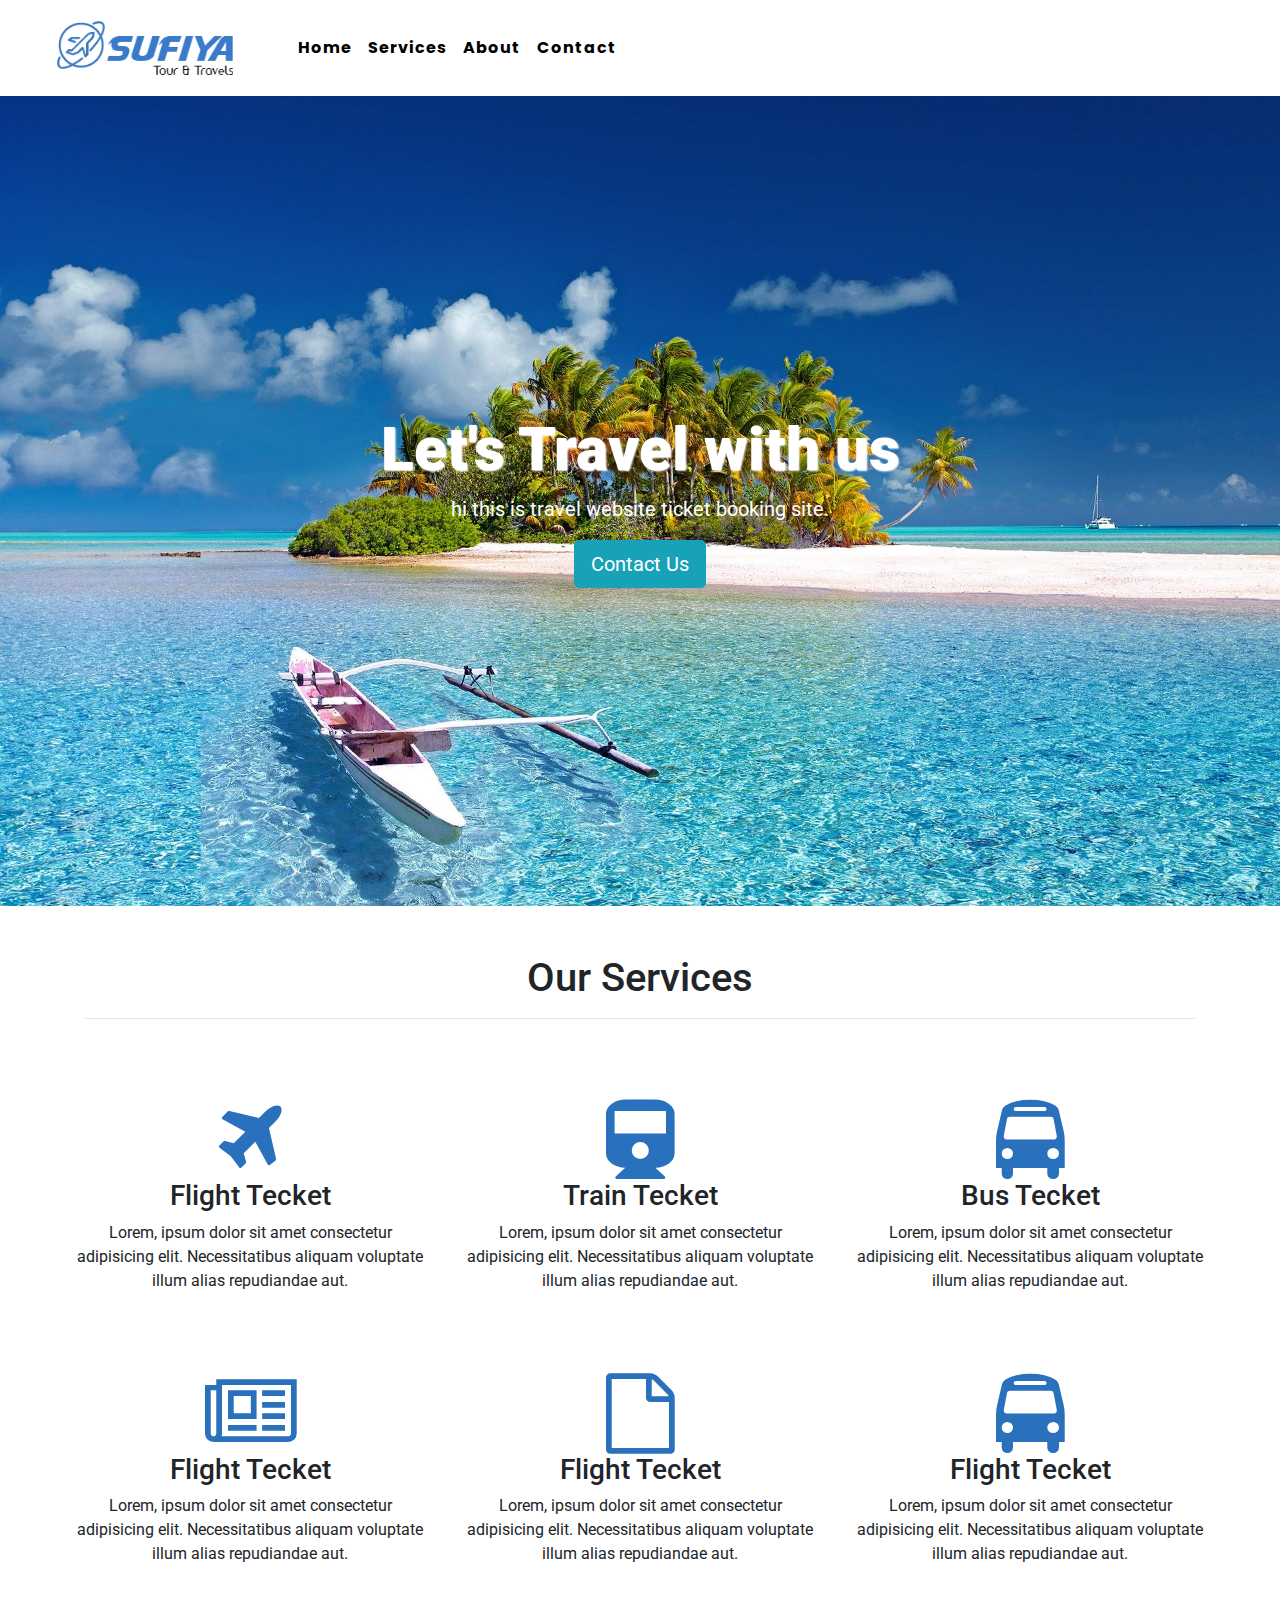
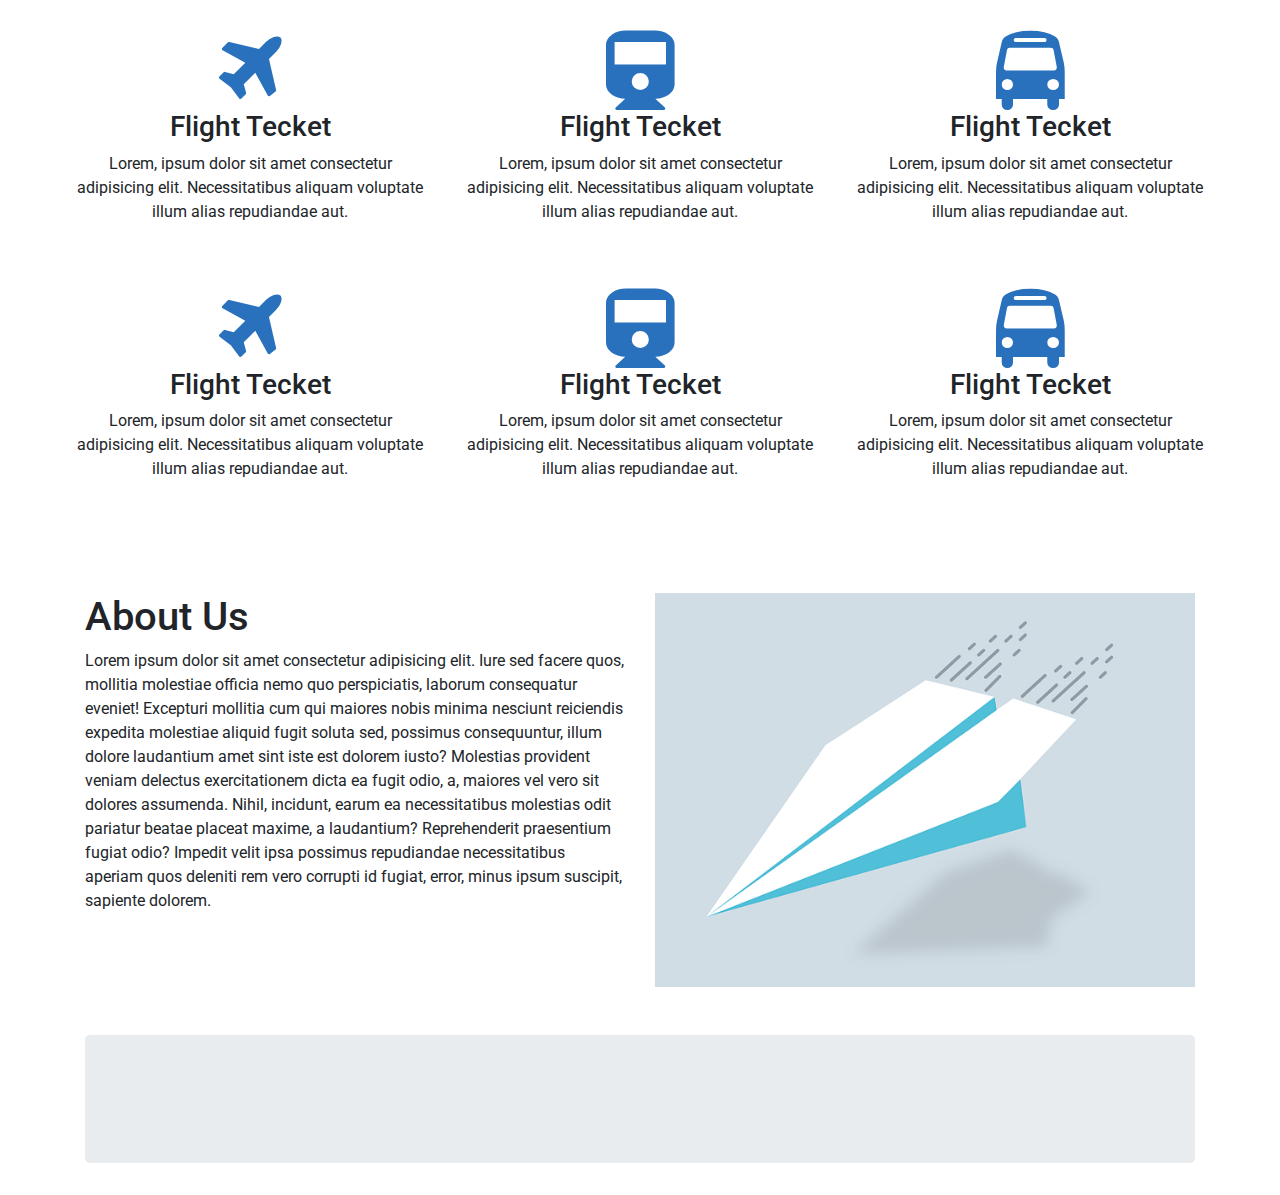
==== commit 90d3a8f2: "new site" ====
--- a/index.html
+++ b/index.html
@@ -1,543 +1,212 @@
-<!DOCTYPE html>
+<!doctype html>
 <html lang="en">
-<head>
-  <meta charset="UTF-8">
-  <meta name="viewport" content="width=device-width, initial-scale=1.0">
-  <meta http-equiv="X-UA-Compatible" content="ie=edge">
-  <title>Safario Travel - Home</title>
-	<link rel="icon" href="img/Fevicon.png" type="image/png">
-
-  <link rel="stylesheet" href="vendors/bootstrap/bootstrap.min.css">
-  <link rel="stylesheet" href="vendors/fontawesome/css/all.min.css">
-  <link rel="stylesheet" href="vendors/themify-icons/themify-icons.css">
-  <link rel="stylesheet" href="vendors/linericon/style.css">
-  <link rel="stylesheet" href="vendors/owl-carousel/owl.theme.default.min.css">
-  <link rel="stylesheet" href="vendors/owl-carousel/owl.carousel.min.css">
-  <link rel="stylesheet" href="vendors/flat-icon/font/flaticon.css">
-  <link rel="stylesheet" href="vendors/nice-select/nice-select.css">
-
-  <link rel="stylesheet" href="css/style.css">
-</head>
-<body class="bg-shape">
-
-  <!--================ Header Menu Area start =================-->
-  <header class="header_area">
-    <div class="main_menu">
-      <nav class="navbar navbar-expand-lg navbar-light">
-        <div class="container box_1620">
-          <a class="navbar-brand logo_h" href="index.html"><img src="img/logo.png" alt=""></a>
-          <button class="navbar-toggler" type="button" data-toggle="collapse" data-target="#navbarSupportedContent" aria-controls="navbarSupportedContent" aria-expanded="false" aria-label="Toggle navigation">
-            <span class="icon-bar"></span>
-            <span class="icon-bar"></span>
-            <span class="icon-bar"></span>
-          </button>
-
-          <div class="collapse navbar-collapse offset" id="navbarSupportedContent">
-            <ul class="nav navbar-nav menu_nav justify-content-end">
-              <li class="nav-item active"><a class="nav-link" href="index.html">Home</a></li> 
-              <li class="nav-item"><a class="nav-link" href="about.html">About</a></li> 
-              <li class="nav-item"><a class="nav-link" href="package.html">Packages</a>
-              <li class="nav-item submenu dropdown">
-                <a href="#" class="nav-link dropdown-toggle" data-toggle="dropdown" role="button" aria-haspopup="true"
-                  aria-expanded="false">Pages</a>
-                <ul class="dropdown-menu">
-                  <li class="nav-item"><a class="nav-link" href="amentities.html">Amentities</a>                 
-                </ul>
-							</li>
-
-              <li class="nav-item submenu dropdown">
-                <a href="#" class="nav-link dropdown-toggle" data-toggle="dropdown" role="button" aria-haspopup="true"
-                  aria-expanded="false">Blog</a>
-                <ul class="dropdown-menu">
-                  <li class="nav-item"><a class="nav-link" href="blog.html">Blog Single</a></li>
-                  <li class="nav-item"><a class="nav-link" href="blog-details.html">Blog Details</a></li>
-                </ul>
-							</li>
-              <li class="nav-item"><a class="nav-link" href="contact.html">Contact</a></li>
-            </ul>
-
-            <div class="nav-right text-center text-lg-right py-4 py-lg-0">
-              <a class="button" href="#">Get Started</a>
-            </div>
-          </div> 
-        </div>
-      </nav>
+  <head>
+    <!-- Required meta tags -->
+    <meta charset="utf-8">
+    <meta name="keywords" content="HTML, CSS, JavaScript">
+    <meta name="description" content="Free Web tutorials for HTML and CSS">
+    <meta name="viewport" content="width=device-width, initial-scale=1, shrink-to-fit=no">
+
+    <!-- Bootstrap CSS -->
+    <link rel="icon" href="asset/images/icon.jpg" type="image/gif" sizes="16x16">
+    <link rel="stylesheet" href="https://cdnjs.cloudflare.com/ajax/libs/font-awesome/4.7.0/css/font-awesome.min.css">
+    <link rel="stylesheet" href="https://stackpath.bootstrapcdn.com/bootstrap/4.5.2/css/bootstrap.min.css">
+    <link rel="stylesheet" href="asset/css/style.css">
+
+    <title>Sufiya tour & travels</title>
+  </head>
+  <body data-spy="scroll" data-target=".navbar">
+   <!-- navigation start -->
+   <nav class="navbar navbar-expand-lg main-menu shadow">
+    <a class="navbar-brand" href="#"><img src="asset/images/sufiyalogo.png" alt="logo"></a>
+    <button class="navbar-toggler" type="button" data-toggle="collapse" data-target="#navbarNav" aria-controls="navbarNav" aria-expanded="false" aria-label="Toggle navigation">
+      <i class="fa fa-bars"></i>
+    </button>
+    <div class="collapse navbar-collapse" id="navbarNav">
+      <ul class="navbar-nav">
+        <li class="nav-item ">
+          <a class="nav-link" href="#home">Home</a>
+        </li>
+        <li class="nav-item">
+          <a class="nav-link" href="#service">Services</a>
+        </li>
+        <li class="nav-item">
+          <a class="nav-link" href="#about">About</a>
+        </li>
+        <li class="nav-item">
+          <a class="nav-link" href="#contact">Contact</a>
+        </li>
+      </ul>
     </div>
-  </header>
-  <!--================Header Menu Area =================-->
-
-
-  <!--================Hero Banner Area Start =================-->
-  <section class="hero-banner magic-ball">
-    <div class="container">
-
-      <div class="row align-items-center text-center text-md-left">
-        <div class="col-md-6 col-lg-5 mb-5 mb-md-0">
-          <h1>Travel More To Discover Yourself</h1>
-          <p>Air seed winged lights saw kind whales in sixth dont seas dron image so fish all tree meat dont there is seed winged lights saw kind whales in sixth dont seas dron image so fish all tree meat dont there </p>
-          <a class="button button-hero mt-4" href="#">Get Started</a>
-        </div>
-        <div class="col-md-6 col-lg-7 col-xl-6 offset-xl-1">
-          <img class="img-fluid" src="img/home/hero-img.png" alt="">
-        </div>
+  </nav>
+   <!-- navgation end -->
+   
+   <!-- banner start -->
+   <div class="banner" id="home">
+     <div class="banner-content">
+       <h1 class="text-white">Let's Travel with us </h1>
+       <p class="text-white">hi this is travel website ticket booking site.</p>
+       <a href="#contact" class="btn btn-info center btn-lg">Contact Us</a>
+     </div>
+   </div>
+   <!-- banner end -->
+
+   <!-- our services start -->
+   <div class="container pt-5 pb-5 our-service" id="service"><!--container start-->
+     <div class="row">
+         <div class="col-12">
+          <h1 class="text-center">Our Services</h1>
+          <hr>
+         </div>
+         <div class="row pt-5 text-center"> <!--first row start-->
+         <div class="col-md-4 col-sm-12 p-3">
+             <i class="fa fa-plane fa-5x"></i>
+             <h3>Flight Tecket</h3>
+             <p>Lorem, ipsum dolor sit amet consectetur adipisicing elit. Necessitatibus aliquam voluptate illum alias repudiandae aut.</p>
+         </div>
+         <div class="col-md-4 col-sm-12 p-3">
+          <i class="fa fa-train fa-5x"></i>
+          <h3>Train Tecket</h3>
+          <p>Lorem, ipsum dolor sit amet consectetur adipisicing elit. Necessitatibus aliquam voluptate illum alias repudiandae aut.</p>
       </div>
-    </div>
-  </section>
-  <!--================Hero Banner Area End =================-->
-
-
-  <!--================Service Area Start =================-->
-  <section class="section-margin generic-margin">
-    <div class="container">
-      <div class="section-intro text-center pb-90px">
-        <img class="section-intro-img" src="img/home/section-icon.png" alt="">
-        <h2>Our Popular Services</h2>
-        <p>Fowl have fruit moveth male they are that place you will lesser</p>
+      <div class="col-md-4 col-sm-12 p-3">
+        <i class="fa fa-bus fa-5x"></i>
+        <h3>Bus Tecket</h3>
+        <p>Lorem, ipsum dolor sit amet consectetur adipisicing elit. Necessitatibus aliquam voluptate illum alias repudiandae aut.</p>
       </div>
-
-      <div class="row">
-        <div class="col-md-6 col-lg-4 mb-4 mb-lg-0">
-          <div class="service-card text-center">
-            <div class="service-card-img">
-              <img class="img-fluid" src="img/home/service1.png" alt="">
-            </div>
-            <div class="service-card-body">
-              <h3>Hotel Booking</h3>
-              <p>Great so dominion two seed give dry rule be fowl him female you will gathered creeping and created air</p>
-            </div>
+        </div> <!--first row end-->
+
+        <div class="row pt-5 text-center"> <!--second row start-->
+          <div class="col-md-4 col-sm-12">
+              <i class="fa fa-newspaper-o fa-5x"></i>
+              <h3>Flight Tecket</h3>
+              <p>Lorem, ipsum dolor sit amet consectetur adipisicing elit. Necessitatibus aliquam voluptate illum alias repudiandae aut.</p>
           </div>
-        </div>
-        <div class="col-md-6 col-lg-4 mb-4 mb-lg-0">
-          <div class="service-card text-center">
-            <div class="service-card-img">
-              <img class="img-fluid" src="img/home/service2.png" alt="">
-            </div>
-            <div class="service-card-body">
-              <h3>Flight Booking</h3>
-              <p>Great so dominion two seed give dry rule be fowl him female you will gathered creeping and created air</p>
-            </div>
+          <div class="col-md-4 col-sm-12">
+           <i class="fa fa-file-o fa-5x"></i>
+           <h3>Flight Tecket</h3>
+           <p>Lorem, ipsum dolor sit amet consectetur adipisicing elit. Necessitatibus aliquam voluptate illum alias repudiandae aut.</p>
+       </div>
+       <div class="col-md-4 col-sm-12">
+         <i class="fa fa-bus fa-5x"></i>
+         <h3>Flight Tecket</h3>
+         <p>Lorem, ipsum dolor sit amet consectetur adipisicing elit. Necessitatibus aliquam voluptate illum alias repudiandae aut.</p>
+     </div>
+         </div> <!--second row end-->
+         <div class="row pt-5 text-center"> <!--third row start-->
+          <div class="col-md-4 col-sm-12">
+              <i class="fa fa-plane fa-5x"></i>
+              <h3>Flight Tecket</h3>
+              <p>Lorem, ipsum dolor sit amet consectetur adipisicing elit. Necessitatibus aliquam voluptate illum alias repudiandae aut.</p>
           </div>
-        </div>
-        <div class="col-md-6 col-lg-4 mb-4 mb-lg-0">
-          <div class="service-card text-center">
-            <div class="service-card-img">
-              <img class="img-fluid" src="img/home/service3.png" alt="">
-            </div>
-            <div class="service-card-body">
-              <h3>Destination Booking</h3>
-              <p>Great so dominion two seed give dry rule be fowl him female you will gathered creeping and created air</p>
-            </div>
+          <div class="col-md-4 col-sm-12">
+           <i class="fa fa-train fa-5x"></i>
+           <h3>Flight Tecket</h3>
+           <p>Lorem, ipsum dolor sit amet consectetur adipisicing elit. Necessitatibus aliquam voluptate illum alias repudiandae aut.</p>
+       </div>
+       <div class="col-md-4 col-sm-12">
+         <i class="fa fa-bus fa-5x"></i>
+         <h3>Flight Tecket</h3>
+         <p>Lorem, ipsum dolor sit amet consectetur adipisicing elit. Necessitatibus aliquam voluptate illum alias repudiandae aut.</p>
+     </div>
+         </div> <!--third row end-->
+
+         <div class="row pt-5 text-center"> <!--third row start-->
+          <div class="col-md-4 col-sm-12">
+              <i class="fa fa-plane fa-5x"></i>
+              <h3>Flight Tecket</h3>
+              <p>Lorem, ipsum dolor sit amet consectetur adipisicing elit. Necessitatibus aliquam voluptate illum alias repudiandae aut.</p>
           </div>
-        </div>
+          <div class="col-md-4 col-sm-12">
+           <i class="fa fa-train fa-5x"></i>
+           <h3>Flight Tecket</h3>
+           <p>Lorem, ipsum dolor sit amet consectetur adipisicing elit. Necessitatibus aliquam voluptate illum alias repudiandae aut.</p>
+       </div>
+       <div class="col-md-4 col-sm-12">
+         <i class="fa fa-bus fa-5x"></i>
+         <h3>Flight Tecket</h3>
+         <p>Lorem, ipsum dolor sit amet consectetur adipisicing elit. Necessitatibus aliquam voluptate illum alias repudiandae aut.</p>
+     </div>
+         </div> <!--third row end-->
+     </div>
+   </div><!--container end-->
+   <!-- our services end -->
+
+   <!-- about start -->
+   <div class="container pt-5">
+     <div class="row">
+       <div class="col-md-6 col-sm-12">
+         <h1>About Us</h1>
+         <p>Lorem ipsum dolor sit amet consectetur adipisicing elit. Iure sed facere quos, mollitia molestiae officia nemo quo perspiciatis, 
+           laborum consequatur eveniet! Excepturi mollitia cum qui maiores nobis minima nesciunt reiciendis expedita molestiae aliquid fugit soluta sed, possimus consequuntur, 
+           illum dolore laudantium amet sint iste est dolorem iusto? Molestias provident veniam delectus exercitationem dicta ea fugit odio, a, maiores vel vero sit dolores assumenda. 
+           Nihil, incidunt, earum ea necessitatibus molestias odit pariatur beatae placeat maxime, a laudantium? Reprehenderit 
+           praesentium fugiat odio? Impedit velit ipsa possimus repudiandae necessitatibus aperiam quos deleniti rem vero corrupti id fugiat, error, minus ipsum suscipit, sapiente dolorem.</p>
+       </div>
+       <div class="col-md-6 col-sm-12">
+        <img src="asset/images/about.png" alt="" class="img-fluid">
       </div>
-    </div>
-  </section>
-  <!--================Service Area End =================-->
-
-
-  <!--================About Area Start =================-->
-  <section class="bg-gray section-padding magic-ball magic-ball-about">
-    <div class="container">
-      <div class="row">
-        <div class="col-lg-7 col-md-6 mb-4 mb-md-0">
-          <div class="about-img">
-            <img class="img-fluid" src="img/home/about-img.png" alt="">
-          </div>
-        </div>
-        <div class="col-lg-5 col-md-6 align-self-center about-content">
-          <h2>Exploration is <br class="d-none d-xl-block"> really the essence <br class="d-none d-xl-block"> of the human spirit</h2>
-          <p>Make she'd moved divided air. Whose tree that replenish tone hath own upon them it multiply was blessed is lights make gathering so day dominion so creeping air was made.</p>
-          <a class="button" href="#">Learn More</a>
-        </div>
-      </div>
-    </div>
-  </section>
-  <!--================About Area End =================-->
-
-  <!--================Tour section Start =================-->
-  <section class="section-margin pb-xl-5">
-    <div class="container">
-      <div class="row">
-        <div class="col-md-6">
-          <div class="tour-card">
-            <img class="card-img rounded-0" src="img/home/tour1.png" alt="">
-            <div class="tour-card-overlay">
-              <div class="media">
-                <div class="media-body">
-                  <h4>Paris tour offer</h4>
-                  <small>5 days offer</small>
-                  <p>We proper guided our tourist</p>
-                </div>
-                <div class="media-price">
-                  <h4 class="text-primary">$65/day</h4>
-                </div>
-              </div>
-            </div>
-          </div>
-        </div>
-
-        <div class="col-md-6">
-          <div class="row">
-            <div class="col-lg-10 offset-lg-1">
-              <div class="tour-content">
-                <h2>We offer worldwise tour plan recently</h2>
-                <p>Make she'd moved divided air. Whose tree that hath own upon them it multiply was blessed </p>
-              </div>
-            </div>
-          </div>
-
-          <div class="tour-card">
-            <img class="card-img rounded-0" src="img/home/tour2.png" alt="">
-            <div class="tour-card-overlay">
-              <div class="media">
-                <div class="media-body">
-                  <h4>Paris tour offer</h4>
-                  <small>5 days offer</small>
-                  <p>We proper guided our tourist</p>
-                </div>
-                <div class="media-price">
-                  <h4 class="text-primary">$65/day</h4>
-                </div>
-              </div>
-            </div>
-          </div>
-        </div>
-      </div>
-
-      <div class="row">
-        <div class="col-md-6 col-lg-7">
-          <div class="tour-card">
-            <img class="card-img rounded-0" src="img/home/tour3.png" alt="">
-            <div class="tour-card-overlay">
-              <div class="media">
-                <div class="media-body">
-                  <h4>Paris tour offer</h4>
-                  <small>5 days offer</small>
-                  <p>We proper guided our tourist</p>
-                </div>
-                <div class="media-price">
-                  <h4 class="text-primary">$65/day</h4>
-                </div>
-              </div>
-            </div>
-          </div>
-        </div>
-        <div class="col-md-6 col-lg-5">
-          <div class="tour-card">
-            <img class="card-img rounded-0" src="img/home/tour4.png" alt="">
-            <div class="tour-card-overlay">
-              <div class="media">
-                <div class="media-body">
-                  <h4>Paris tour offer</h4>
-                  <small>5 days offer</small>
-                  <p>We proper guided our tourist</p>
-                </div>
-                <div class="media-price">
-                  <h4 class="text-primary">$65/day</h4>
-                </div>
-              </div>
-            </div>
-          </div>
-        </div>
-      </div>
-    </div>
-  </section>
-  <!--================Tour section End =================-->
-
-
-  <!--================Testimonial section Start =================-->
-  <section class="bg-gray section-padding magic-ball magic-ball-testimonial pb-xl-5">
-    <div class="container">
-      <div class="section-intro text-center pb-90px">
-        <img class="section-intro-img" src="img/home/section-icon.png" alt="">
-        <h2>Our client says</h2>
-        <p>Fowl have fruit moveth male they are that place you will lesser</p>
-      </div>
-
-
-      <div class="owl-carousel owl-theme testimonial pb-xl-5">
-        <div class="testimonial__item">
-          <div class="row">
-            <div class="col-md-3 col-lg-2 align-self-center">
-              <div class="testimonial__img">
-                <img class="card-img rounded-0" src="img/testimonial/t-slider1.png" alt="">
-              </div>
-            </div>
-            <div class="col-md-9 col-lg-10">
-              <div class="testimonial__content mt-3 mt-sm-0">
-                <h3>Daniel heart</h3>
-                <p>Project manager, Nestle</p>
-                <p class="testimonial__i">Also made from. Give may saying meat there from heaven it lights face had is gathered god earth light for life may itself shall whales made they're blessed whales also made from give may saying meat. There from heaven it lights face had</p>
-                <span class="testimonial__icon"><i class="ti-quote-right"></i></span>
-              </div>
-            </div>
-          </div>
-        </div>
-        <div class="testimonial__item">
-          <div class="row">
-            <div class="col-md-3 col-lg-2 align-self-center">
-              <div class="testimonial__img">
-                <img class="card-img rounded-0" src="img/testimonial/t-slider1.png" alt="">
-              </div>
-            </div>
-            <div class="col-md-9 col-lg-10">
-              <div class="testimonial__content mt-3 mt-sm-0">
-                <h3>Daniel heart</h3>
-                <p>Project manager, Nestle</p>
-                <p class="testimonial__i">Also made from. Give may saying meat there from heaven it lights face had is gathered god earth light for life may itself shall whales made they're blessed whales also made from give may saying meat. There from heaven it lights face had</p>
-                <span class="testimonial__icon"><i class="ti-quote-right"></i></span>
-              </div>
-            </div>
-          </div>
-        </div>
-        <div class="testimonial__item">
-          <div class="row">
-            <div class="col-md-3 col-lg-2 align-self-center">
-              <div class="testimonial__img">
-                <img class="card-img rounded-0" src="img/testimonial/t-slider1.png" alt="">
-              </div>
-            </div>
-            <div class="col-md-9 col-lg-10">
-              <div class="testimonial__content mt-3 mt-sm-0">
-                <h3>Daniel heart</h3>
-                <p>Project manager, Nestle</p>
-                <p class="testimonial__i">Also made from. Give may saying meat there from heaven it lights face had is gathered god earth light for life may itself shall whales made they're blessed whales also made from give may saying meat. There from heaven it lights face had</p>
-                <span class="testimonial__icon"><i class="ti-quote-right"></i></span>
-              </div>
-            </div>
-          </div>
-        </div>
-      </div>
-    </div>
-  </section>
-  <!--================Testimonial section End =================-->
-
-
-  <!--================Search Package section Start =================-->
-  <section class="section-margin">
-    <div class="container">
-      <div class="row">
-        <div class="col-lg-6 col-xl-5 align-self-center mb-5 mb-lg-0">
-          <div class="search-content">
-            <h2>Search suitable <br class="d-none d-xl-block"> and affordable plan <br class="d-none d-xl-block"> for your tour</h2>
-            <p>Make she'd moved divided air. Whose tree that replenish tone hath own upon them it multiply was blessed is lights make gathering so day dominion so creeping</p>
-            <a class="button" href="#">Learn More</a>
-          </div>
-        </div>
-        <div class="col-lg-6 col-xl-6 offset-xl-1">
-          <div class="search-wrapper">
-            <h3>Search Package</h3>
-
-            <form class="search-form" action="#">
-              <div class="form-group">
-                <div class="input-group">
-                  <input type="text" class="form-control" placeholder="Recipient's username">
-                  <div class="input-group-append">
-                    <span class="input-group-text"><i class="ti-search"></i></span>
-                  </div>
-                </div>
-              </div>
-              <div class="form-group">
-                <select name="category" id="category">
-                  <option value="disabled" disabled selected>Category</option>
-                  <option value="8 AM">8 AM</option>
-                  <option value="12 PM">12 PM</option>
-                </select>
-              </div>
-              <div class="form-group">
-                <select name="tourDucation" id="tourDuration">
-                  <option value="disabled" disabled selected>Tour duration</option>
-                  <option value="8 AM">8 AM</option>
-                  <option value="12 PM">12 PM</option>
-                </select>
-              </div>
-              <div class="form-group">
-                <div class="input-group">
-                  <input type="date" class="form-control">
-                  <div class="input-group-append">
-                    <span class="input-group-text"><i class="ti-notepad"></i></span>
-                  </div>
-                </div>
-              </div>
-              <div class="form-group">
-                <select name="priceRange" id="priceRange">
-                  <option value="disabled" disabled selected>Price range</option>
-                  <option value="8 AM">8 AM</option>
-                  <option value="12 PM">12 PM</option>
-                </select>
-              </div>
-              <div class="form-group">
-                <button class="button border-0 mt-3" type="submit">Search Package</button>
-              </div>
-            </form>
-          </div>
-
-        </div>
-      </div>
-    </div>
-  </section>
-  <!--================Search Package section End =================-->
-
-
-  <!--================Blog section Start =================-->
-  <section class="section-padding bg-gray">
-    <div class="container">
-      <div class="section-intro text-center pb-90px">
-        <img class="section-intro-img" src="img/home/section-icon.png" alt="">
-        <h2>From our Blog</h2>
-        <p>Fowl have fruit moveth male they are that place you will lesser</p>
-      </div>
-
-      <div class="row">
-        <div class="col-md-6 col-lg-4 mb-4 mb-lg-0">
-          <div class="card-blog">
-            <img class="card-img rounded-0" src="img/blog/blog-1.png" alt="">
-            <div class="card-blog-body">
-              <a href="#">
-                <h4>Forest responds to consultation smoking in al fresco.</h4>
-              </a>
-              <ul class="card-blog-info">
-                <li><a href="#"><span class="align-middle"><i class="ti-notepad"></i></span>Jan 03, 2018</a></li>
-                <li><a href="#"><span class="align-middle"><i class="ti-comments-smiley"></i></span>03 Comments</a></li>
-              </ul>
-              <p>Varius metus morbi ferme libero vehic on porta malesuada ut interdu estmales torquent vehicula parturient </p>
-            </div>
-          </div>
-        </div>
-
-        <div class="col-md-6 col-lg-4 mb-4 mb-lg-0">
-          <div class="card-blog">
-            <img class="card-img rounded-0" src="img/blog/blog-2.png" alt="">
-            <div class="card-blog-body">
-              <a href="#">
-                <h4>Forest responds to consultation smoking in al fresco.</h4>
-              </a>
-              <ul class="card-blog-info">
-                <li><a href="#"><span class="align-middle"><i class="ti-notepad"></i></span>Jan 03, 2018</a></li>
-                <li><a href="#"><span class="align-middle"><i class="ti-comments-smiley"></i></span>03 Comments</a></li>
-              </ul>
-              <p>Varius metus morbi ferme libero vehic on porta malesuada ut interdu estmales torquent vehicula parturient </p>
-            </div>
-          </div>
-        </div>
-
-        <div class="col-md-6 col-lg-4 mb-4 mb-lg-0">
-          <div class="card-blog">
-            <img class="card-img rounded-0" src="img/blog/blog-3.png" alt="">
-            <div class="card-blog-body">
-              <a href="#">
-                <h4>Forest responds to consultation smoking in al fresco.</h4>
-              </a>
-              <ul class="card-blog-info">
-                <li><a href="#"><span class="align-middle"><i class="ti-notepad"></i></span>Jan 03, 2018</a></li>
-                <li><a href="#"><span class="align-middle"><i class="ti-comments-smiley"></i></span>03 Comments</a></li>
-              </ul>
-              <p>Varius metus morbi ferme libero vehic on porta malesuada ut interdu estmales torquent vehicula parturient </p>
-            </div>
-          </div>
-        </div>
-      </div>
-    </div>
-  </section>
-  <!--================Blog section End =================-->
-
-
-  <!-- ================ start footer Area ================= -->
-  <footer class="footer-area">
-    <div class="container">
-      <div class="row">
-        <div class="col-lg-3  col-md-6 col-sm-6">
-          <div class="single-footer-widget">
-            <h6>About Agency</h6>
-            <p>
-              The world has become so fast paced that people don’t want to stand by reading a page of information to be  they would much rather look at a presentation and understand
-            </p>
-          </div>
-        </div>
-        <div class="col-lg-3 col-md-6 col-sm-6">
-          <div class="single-footer-widget">
-            <h6>Navigation Links</h6>
-            <div class="row">
-              <div class="col">
-                <ul>
-                  <li><a href="#">Home</a></li>
-                  <li><a href="#">Feature</a></li>
-                  <li><a href="#">Services</a></li>
-                  <li><a href="#">Portfolio</a></li>
-                </ul>
-              </div>
-              <div class="col">
-                <ul>
-                  <li><a href="#">Team</a></li>
-                  <li><a href="#">Pricing</a></li>
-                  <li><a href="#">Blog</a></li>
-                  <li><a href="#">Contact</a></li>
-                </ul>
-              </div>										
-            </div>							
-          </div>
-        </div>							
-        <div class="col-lg-3  col-md-6 col-sm-6">
-          <div class="single-footer-widget">
-            <h6>Newsletter</h6>
-            <p>
-              For business professionals caught between high OEM price and mediocre print and graphic output.									
-            </p>								
-            <div id="mc_embed_signup">
-              <form target="_blank" action="https://spondonit.us12.list-manage.com/subscribe/post?u=1462626880ade1ac87bd9c93a&amp;id=92a4423d01" method="get" class="subscription relative">
-                <div class="input-group d-flex flex-row">
-                  <input name="EMAIL" placeholder="Email Address" onfocus="this.placeholder = ''" onblur="this.placeholder = 'Email Address '" required="" type="email">
-                  <button class="btn bb-btn"><span class="lnr lnr-location"></span></button>		
-                </div>									
-                <div class="mt-10 info"></div>
-              </form>
-            </div>
-          </div>
-        </div>
-        <div class="col-lg-3  col-md-6 col-sm-6">
-          <div class="single-footer-widget mail-chimp">
-            <h6 class="mb-20">InstaFeed</h6>
-            <ul class="instafeed d-flex flex-wrap">
-              <li><img src="img/instagram/i1.jpg" alt=""></li>
-              <li><img src="img/instagram/i2.jpg" alt=""></li>
-              <li><img src="img/instagram/i3.jpg" alt=""></li>
-              <li><img src="img/instagram/i4.jpg" alt=""></li>
-              <li><img src="img/instagram/i5.jpg" alt=""></li>
-              <li><img src="img/instagram/i6.jpg" alt=""></li>
-              <li><img src="img/instagram/i7.jpg" alt=""></li>
-              <li><img src="img/instagram/i8.jpg" alt=""></li>
-            </ul>
-          </div>
-        </div>						
-      </div>
-
-      <div class="footer-bottom">
-        <div class="row align-items-center">
-          <p class="col-lg-8 col-sm-12 footer-text m-0 text-center text-lg-left"><!-- Link back to Colorlib can't be removed. Template is licensed under CC BY 3.0. -->
-Copyright &copy;
-<!-- Link back to Colorlib can't be removed. Template is licensed under CC BY 3.0. --></p>
-          <div class="col-lg-4 col-sm-12 footer-social text-center text-lg-right">
-            <a href="#"><i class="fab fa-facebook-f"></i></a>
-            <a href="#"><i class="fab fa-twitter"></i></a>
-            <a href="#"><i class="fab fa-dribbble"></i></a>
-            <a href="#"><i class="fab fa-behance"></i></a>
-          </div>
-        </div>
-      </div>
-    </div>
-  </footer>
-  <!-- ================ End footer Area ================= -->
-
-
-
-
-  <script src="vendors/jquery/jquery-3.2.1.min.js"></script>
-  <script src="vendors/bootstrap/bootstrap.bundle.min.js"></script>
-  <script src="vendors/owl-carousel/owl.carousel.min.js"></script>
-  <script src="vendors/nice-select/jquery.nice-select.min.js"></script>
-  <script src="js/jquery.ajaxchimp.min.js"></script>
-  <script src="js/mail-script.js"></script>
-  <script src="js/skrollr.min.js"></script>
-  <script src="js/main.js"></script>
-</body>
+     </div>
+   </div>
+   <!-- about end -->
+
+   <!-- contact start -->
+   <div class="container pt-5">
+     <div class="jumbotron">
+
+     </div>
+   </div>
+   <!-- contact end -->
+
+   <!-- footer start -->
+   <!-- footer end -->
+
+
+
+
+
+
+
+
+
+
+
+
+
+
+
+
+
+
+
+
+
+
+
+
+
+
+
+
+
+
+
+
+
+
+
+
+
+
+
+
+
+   
+
+    <!-- Optional JavaScript -->
+    <!-- jQuery first, then Popper.js, then Bootstrap JS -->
+    <script src="https://code.jquery.com/jquery-3.5.1.slim.min.js"></script>
+    <script src="https://cdn.jsdelivr.net/npm/popper.js@1.16.1/dist/umd/popper.min.js"></script>
+    <script src="https://stackpath.bootstrapcdn.com/bootstrap/4.5.2/js/bootstrap.min.js"></script>
+  </body>
 </html>--- a/asset/css/style.css
+++ b/asset/css/style.css
@@ -0,0 +1,98 @@
+@import url('https://fonts.googleapis.com/css2?family=Poppins:wght@200;500&family=Roboto:wght@900&display=swap');
+body{
+    
+}
+/* =============================menu   start  ===================================== */
+.navbar{
+    background-color: #fff !important;
+}
+.nav-link{
+    font-family: 'poppins', sans-serif;
+    font-weight: bold;
+    letter-spacing: 1px;
+    color:black;
+    transition: all 0.9s ease;
+}
+.nav-link:hover{
+    color:#2a71bd;
+}
+.navbar-brand img{
+  height: 70px;
+}
+/* =============================   menu end    ===================================== */
+
+/* =============================  banner start   ===================================== */
+.banner{
+    position: relative;
+    background-image: url('../images/banner1.jpg');
+    width: 100%;
+    height: 90vh;
+    background-size: cover;
+    background-position: center;
+    display: flex;
+    justify-content: center;
+    align-items: center;
+}
+.banner-content{
+    justify-content: center;
+    display: flex;
+    flex-direction: column;
+    align-items: center;
+}
+.banner-content h1{
+    font-size: 90px;
+    font-family: 'roboto', sans-serif;
+    font-weight: 900;
+    text-shadow: 1px 1px 2px #fff;
+}
+.banner-content p{
+    font-size:30px;
+}
+/* =============================  banner start   ===================================== */
+
+/* =============================  our services start   ===================================== */
+.fa-5x{
+    color:#2a71bd;
+}
+
+
+
+
+/* =============================  our services end  ===================================== */
+
+
+/* =============================  about start  ===================================== */
+/* =============================  about end  ===================================== */
+
+/* =============================  contact start  ===================================== */
+/* =============================  contact end  ===================================== */
+
+/* =============================  footer start  ===================================== */
+/* =============================  footer end  ===================================== */
+
+
+
+
+
+
+
+
+/*================================== media query max-width 768 start ======================== */
+.banner-content h1{
+    font-size: 60px;
+    font-family: 'roboto', sans-serif;
+    font-weight: 900;
+    text-shadow: 1px 1px 2px #fff;
+}
+.banner-content p{
+    font-size:20px;
+}
+
+
+/*================================== media query max-width 768 end ======================== */
+
+
+
+
+/*================================== media query max-width 576 start ======================== */
+/*================================== media query max-width 576 end ======================== */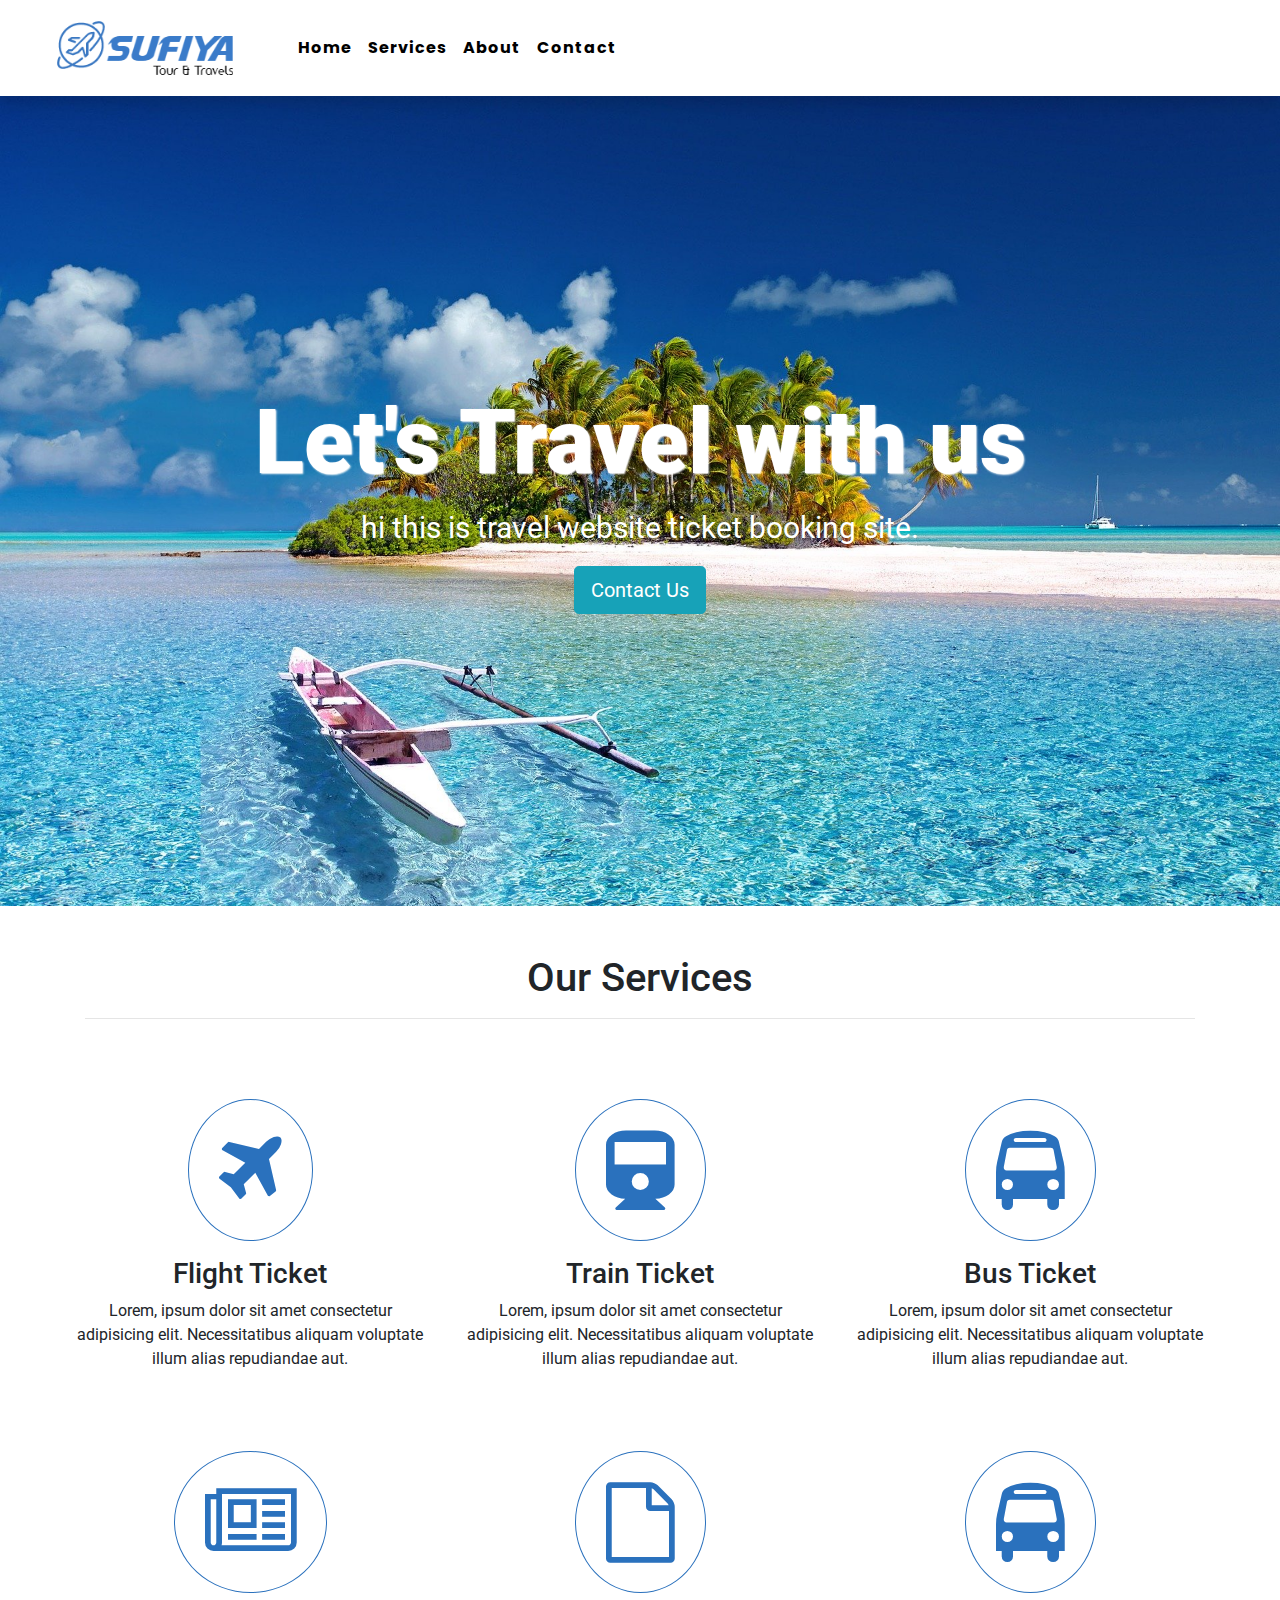
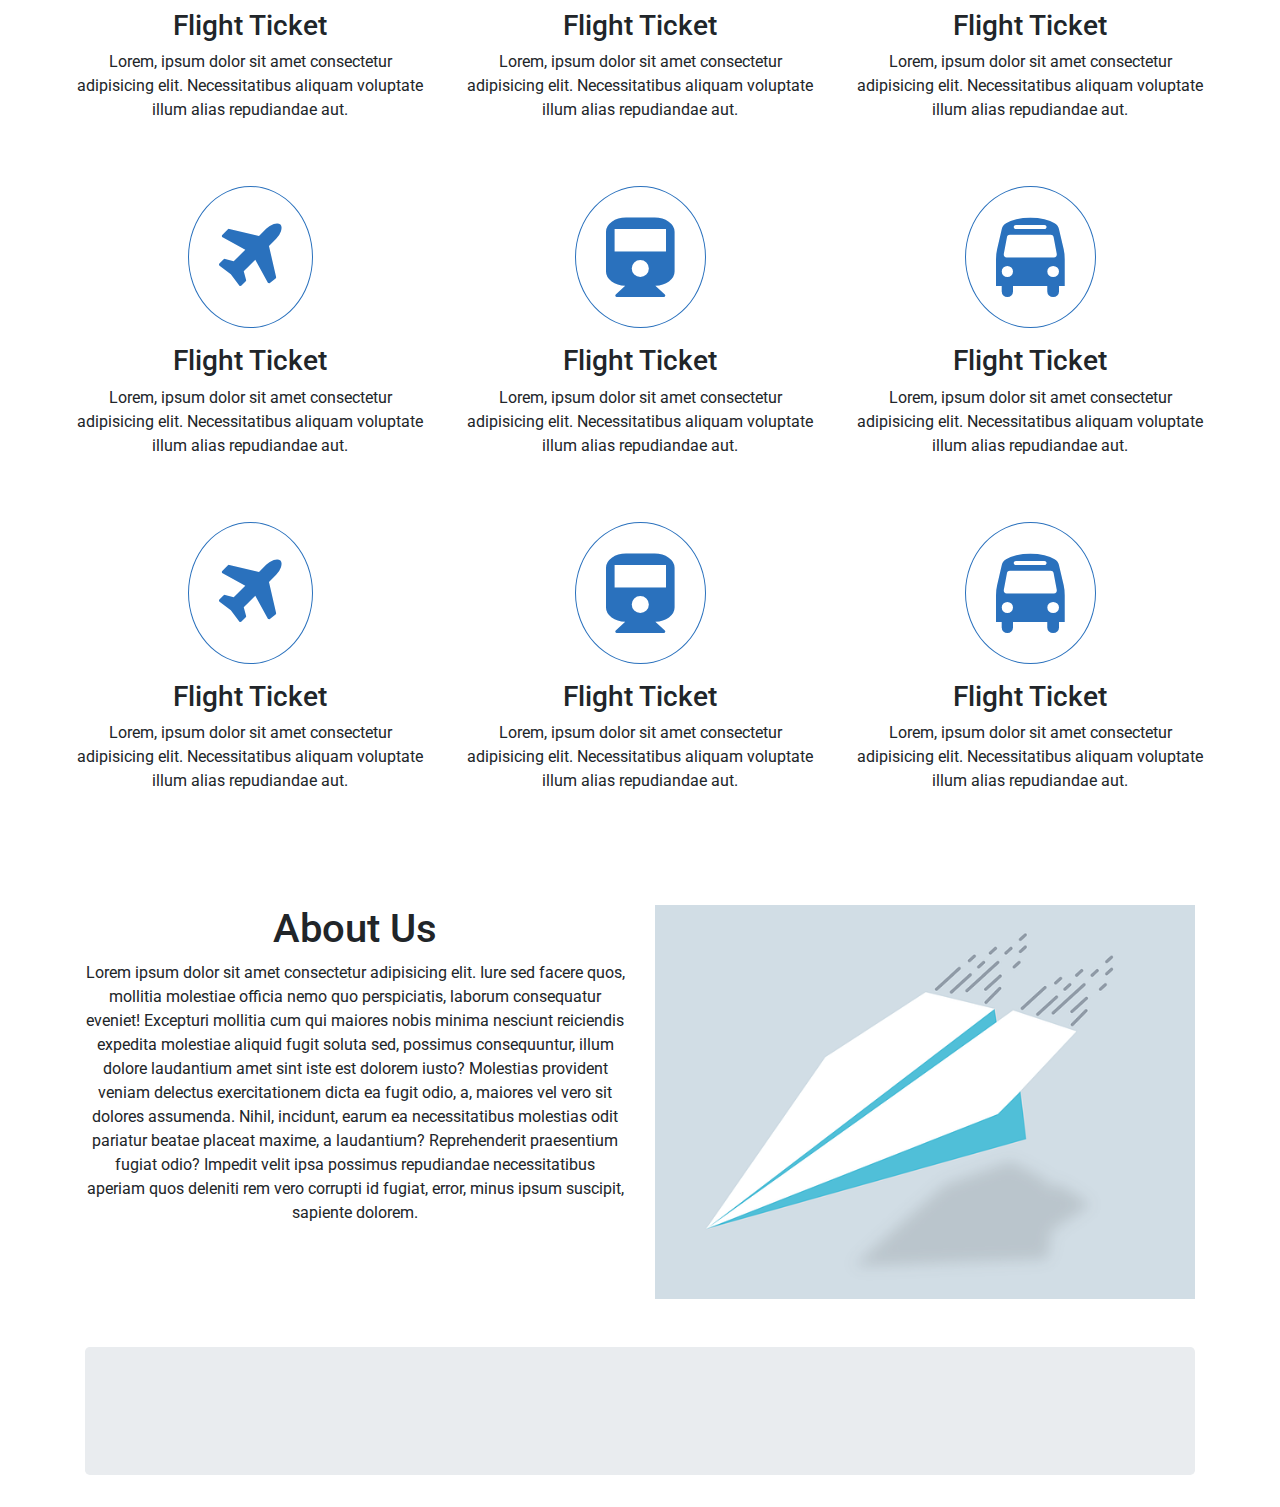
==== commit a8dc9f0c: "section changes" ====
--- a/index.html
+++ b/index.html
@@ -16,6 +16,7 @@
     <title>Sufiya tour & travels</title>
   </head>
   <body data-spy="scroll" data-target=".navbar">
+
    <!-- navigation start -->
    <nav class="navbar navbar-expand-lg main-menu shadow">
     <a class="navbar-brand" href="#"><img src="asset/images/sufiyalogo.png" alt="logo"></a>
@@ -52,79 +53,79 @@
    <!-- banner end -->
 
    <!-- our services start -->
-   <div class="container pt-5 pb-5 our-service" id="service"><!--container start-->
-     <div class="row">
+   <div class="container pt-5 pb-5 " id="service"><!--container start-->
+     <div class="row our-service">
          <div class="col-12">
           <h1 class="text-center">Our Services</h1>
           <hr>
          </div>
          <div class="row pt-5 text-center"> <!--first row start-->
-         <div class="col-md-4 col-sm-12 p-3">
+         <div class="col-md-4 col-sm-12 p-3 box">
              <i class="fa fa-plane fa-5x"></i>
-             <h3>Flight Tecket</h3>
+             <h3 class="mt-3">Flight Ticket</h3>
              <p>Lorem, ipsum dolor sit amet consectetur adipisicing elit. Necessitatibus aliquam voluptate illum alias repudiandae aut.</p>
          </div>
-         <div class="col-md-4 col-sm-12 p-3">
+         <div class="col-md-4 col-sm-12 p-3 box">
           <i class="fa fa-train fa-5x"></i>
-          <h3>Train Tecket</h3>
+          <h3 class="mt-3">Train Ticket</h3>
           <p>Lorem, ipsum dolor sit amet consectetur adipisicing elit. Necessitatibus aliquam voluptate illum alias repudiandae aut.</p>
       </div>
-      <div class="col-md-4 col-sm-12 p-3">
+      <div class="col-md-4 col-sm-12 p-3 box">
         <i class="fa fa-bus fa-5x"></i>
-        <h3>Bus Tecket</h3>
+        <h3 class="mt-3">Bus Ticket</h3>
         <p>Lorem, ipsum dolor sit amet consectetur adipisicing elit. Necessitatibus aliquam voluptate illum alias repudiandae aut.</p>
       </div>
         </div> <!--first row end-->
 
         <div class="row pt-5 text-center"> <!--second row start-->
-          <div class="col-md-4 col-sm-12">
+          <div class="col-md-4 col-sm-12 box">
               <i class="fa fa-newspaper-o fa-5x"></i>
-              <h3>Flight Tecket</h3>
+              <h3 class="mt-3">Flight Ticket</h3>
               <p>Lorem, ipsum dolor sit amet consectetur adipisicing elit. Necessitatibus aliquam voluptate illum alias repudiandae aut.</p>
           </div>
-          <div class="col-md-4 col-sm-12">
+          <div class="col-md-4 col-sm-12  box">
            <i class="fa fa-file-o fa-5x"></i>
-           <h3>Flight Tecket</h3>
+           <h3 class="mt-3">Flight Ticket</h3>
            <p>Lorem, ipsum dolor sit amet consectetur adipisicing elit. Necessitatibus aliquam voluptate illum alias repudiandae aut.</p>
        </div>
-       <div class="col-md-4 col-sm-12">
+       <div class="col-md-4 col-sm-12  box">
          <i class="fa fa-bus fa-5x"></i>
-         <h3>Flight Tecket</h3>
+         <h3 class="mt-3">Flight Ticket</h3>
          <p>Lorem, ipsum dolor sit amet consectetur adipisicing elit. Necessitatibus aliquam voluptate illum alias repudiandae aut.</p>
      </div>
          </div> <!--second row end-->
          <div class="row pt-5 text-center"> <!--third row start-->
-          <div class="col-md-4 col-sm-12">
+          <div class="col-md-4 col-sm-12 box">
               <i class="fa fa-plane fa-5x"></i>
-              <h3>Flight Tecket</h3>
+              <h3 class="mt-3">Flight Ticket</h3>
               <p>Lorem, ipsum dolor sit amet consectetur adipisicing elit. Necessitatibus aliquam voluptate illum alias repudiandae aut.</p>
           </div>
-          <div class="col-md-4 col-sm-12">
+          <div class="col-md-4 col-sm-12  box">
            <i class="fa fa-train fa-5x"></i>
-           <h3>Flight Tecket</h3>
+           <h3 class="mt-3">Flight Ticket</h3>
            <p>Lorem, ipsum dolor sit amet consectetur adipisicing elit. Necessitatibus aliquam voluptate illum alias repudiandae aut.</p>
        </div>
-       <div class="col-md-4 col-sm-12">
+       <div class="col-md-4 col-sm-12  box">
          <i class="fa fa-bus fa-5x"></i>
-         <h3>Flight Tecket</h3>
+         <h3 class="mt-3">Flight Ticket</h3>
          <p>Lorem, ipsum dolor sit amet consectetur adipisicing elit. Necessitatibus aliquam voluptate illum alias repudiandae aut.</p>
      </div>
          </div> <!--third row end-->
 
          <div class="row pt-5 text-center"> <!--third row start-->
-          <div class="col-md-4 col-sm-12">
+          <div class="col-md-4 col-sm-12  box">
               <i class="fa fa-plane fa-5x"></i>
-              <h3>Flight Tecket</h3>
+              <h3 class="mt-3">Flight Ticket</h3>
               <p>Lorem, ipsum dolor sit amet consectetur adipisicing elit. Necessitatibus aliquam voluptate illum alias repudiandae aut.</p>
           </div>
-          <div class="col-md-4 col-sm-12">
+          <div class="col-md-4 col-sm-12  box">
            <i class="fa fa-train fa-5x"></i>
-           <h3>Flight Tecket</h3>
+           <h3 class="mt-3">Flight Ticket</h3>
            <p>Lorem, ipsum dolor sit amet consectetur adipisicing elit. Necessitatibus aliquam voluptate illum alias repudiandae aut.</p>
        </div>
-       <div class="col-md-4 col-sm-12">
+       <div class="col-md-4 col-sm-12  box">
          <i class="fa fa-bus fa-5x"></i>
-         <h3>Flight Tecket</h3>
+         <h3 class="mt-3">Flight Ticket</h3>
          <p>Lorem, ipsum dolor sit amet consectetur adipisicing elit. Necessitatibus aliquam voluptate illum alias repudiandae aut.</p>
      </div>
          </div> <!--third row end-->
@@ -136,8 +137,8 @@
    <div class="container pt-5">
      <div class="row">
        <div class="col-md-6 col-sm-12">
-         <h1>About Us</h1>
-         <p>Lorem ipsum dolor sit amet consectetur adipisicing elit. Iure sed facere quos, mollitia molestiae officia nemo quo perspiciatis, 
+         <h1 class="text-center">About Us</h1>
+         <p class="text-center">Lorem ipsum dolor sit amet consectetur adipisicing elit. Iure sed facere quos, mollitia molestiae officia nemo quo perspiciatis, 
            laborum consequatur eveniet! Excepturi mollitia cum qui maiores nobis minima nesciunt reiciendis expedita molestiae aliquid fugit soluta sed, possimus consequuntur, 
            illum dolore laudantium amet sint iste est dolorem iusto? Molestias provident veniam delectus exercitationem dicta ea fugit odio, a, maiores vel vero sit dolores assumenda. 
            Nihil, incidunt, earum ea necessitatibus molestias odit pariatur beatae placeat maxime, a laudantium? Reprehenderit 
--- a/asset/css/style.css
+++ b/asset/css/style.css
@@ -23,7 +23,6 @@
 
 /* =============================  banner start   ===================================== */
 .banner{
-    position: relative;
     background-image: url('../images/banner1.jpg');
     width: 100%;
     height: 90vh;
@@ -54,6 +53,14 @@
 .fa-5x{
     color:#2a71bd;
 }
+.fa-5x{
+    border:1px solid #2a71bd;
+    padding:30px;
+    border-radius:50%;
+    background-color:
+}
+
+
 
 
 
@@ -78,16 +85,18 @@
 
 
 /*================================== media query max-width 768 start ======================== */
-.banner-content h1{
-    font-size: 60px;
-    font-family: 'roboto', sans-serif;
-    font-weight: 900;
-    text-shadow: 1px 1px 2px #fff;
+@media screen and (max-width:768px){
+    .banner-content h1{
+        font-size: 50px;
+        font-family: 'roboto', sans-serif;
+        font-weight: 900;
+        text-shadow: 1px 1px 2px #fff;
+    }
+    .banner-content p{
+        font-size:20px;
+    }
+    
 }
-.banner-content p{
-    font-size:20px;
-}
-
 
 /*================================== media query max-width 768 end ======================== */
 
@@ -95,4 +104,33 @@
 
 
 /*================================== media query max-width 576 start ======================== */
+@media screen and (max-width:576px){
+    .banner{
+        width:100%;
+        background-image: url('../images/banner1.jpg');
+        width: 100%;
+        height: 90vh;
+        background-size: cover;
+        background-position: center;
+        display: flex;
+        justify-content: center;
+        align-items: center;
+    }
+    .banner-content h1{
+        font-size: 30px;
+        font-family: 'roboto', sans-serif;
+        font-weight: 900;
+        text-shadow: 1px 1px 2px #fff;
+    }
+    .banner-content p{
+        font-size:20px;
+    }
+    .our-service{
+        padding:40px;
+    }
+    .box{
+        margin-top:20px
+    }
+
+}
 /*================================== media query max-width 576 end ======================== */